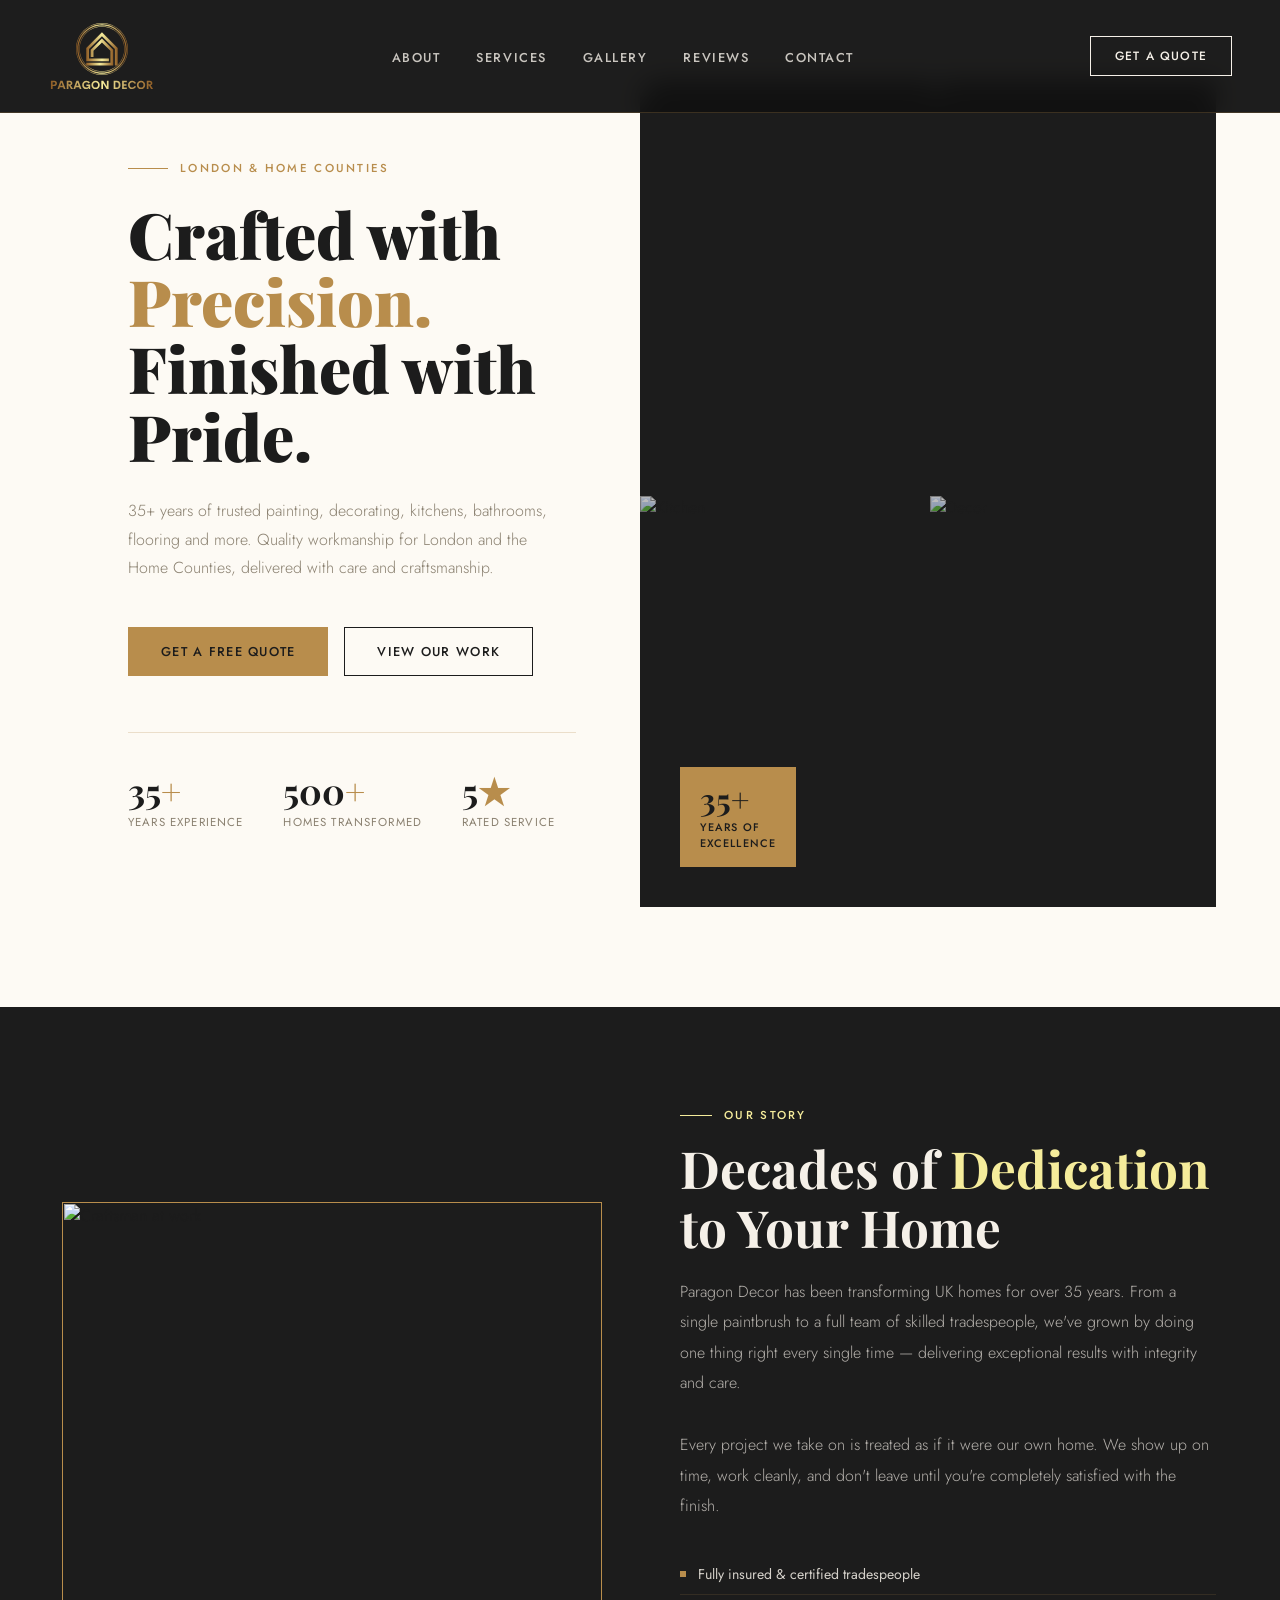
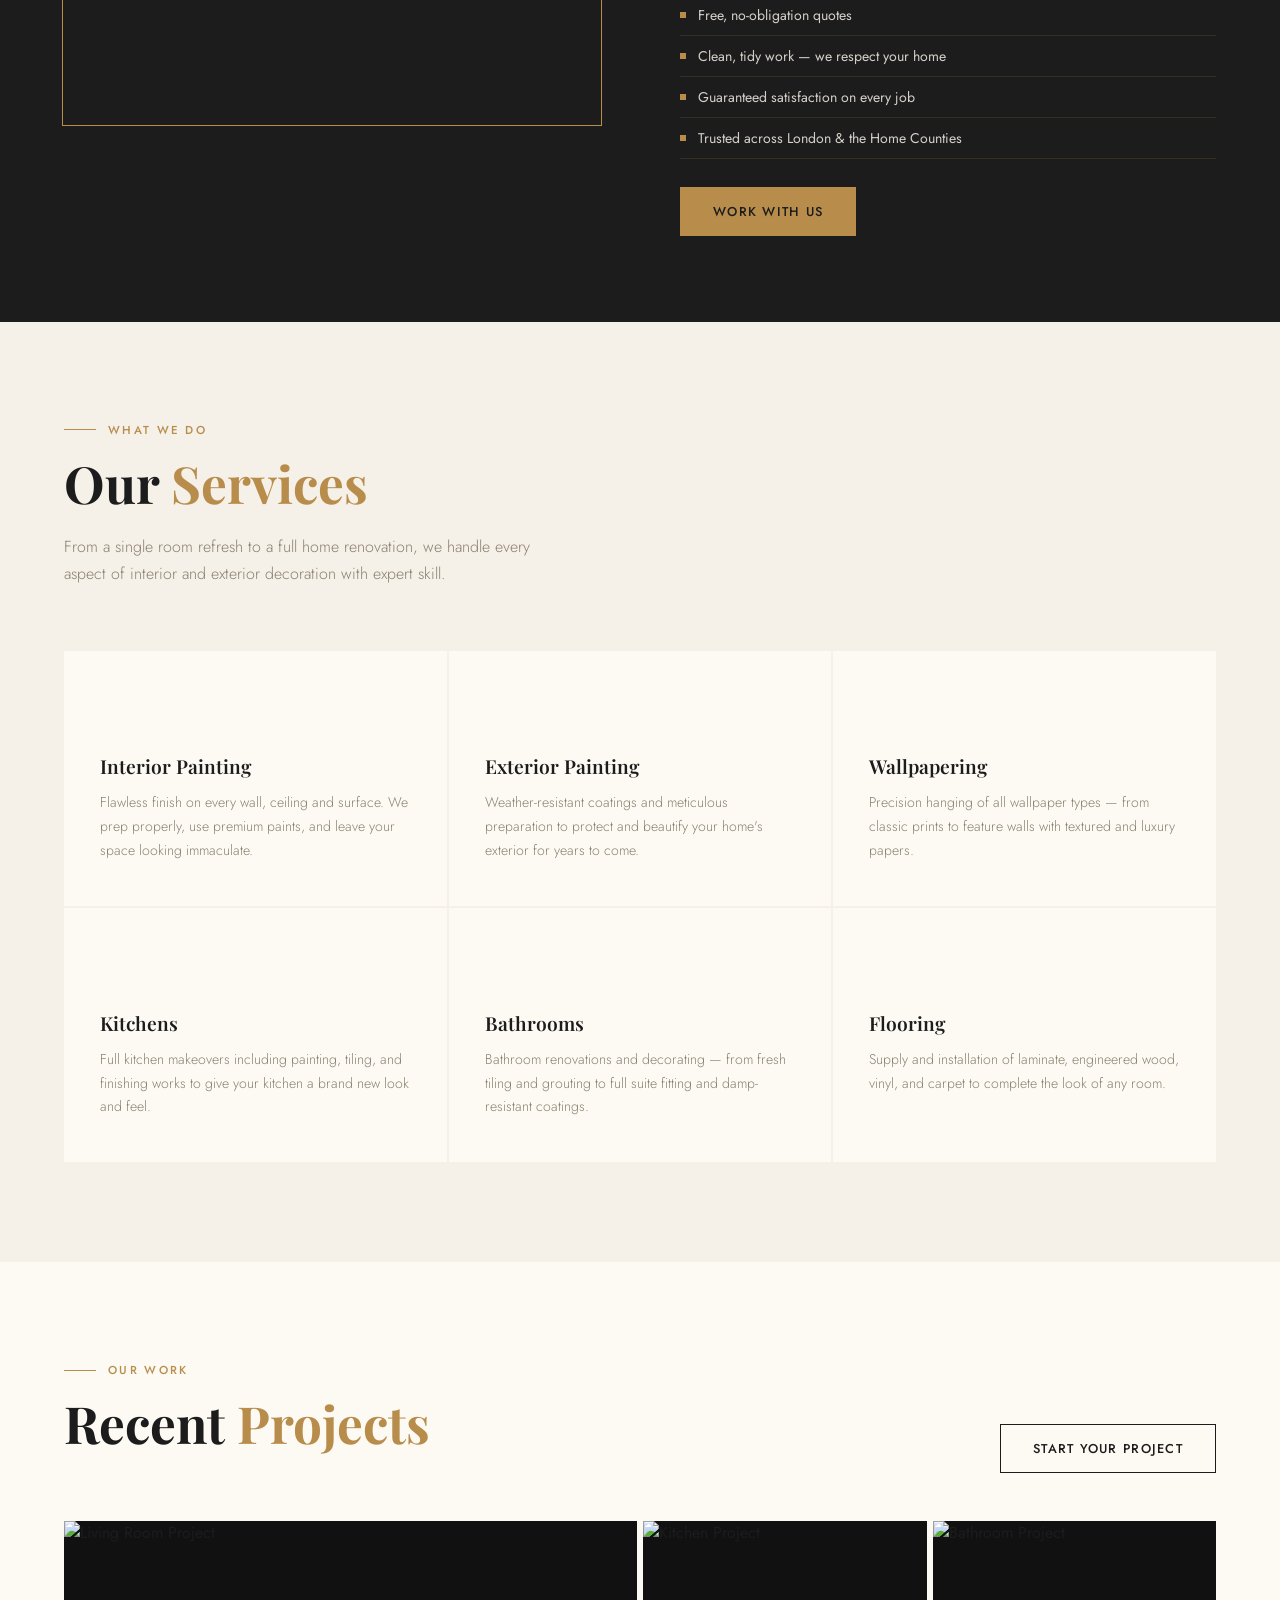
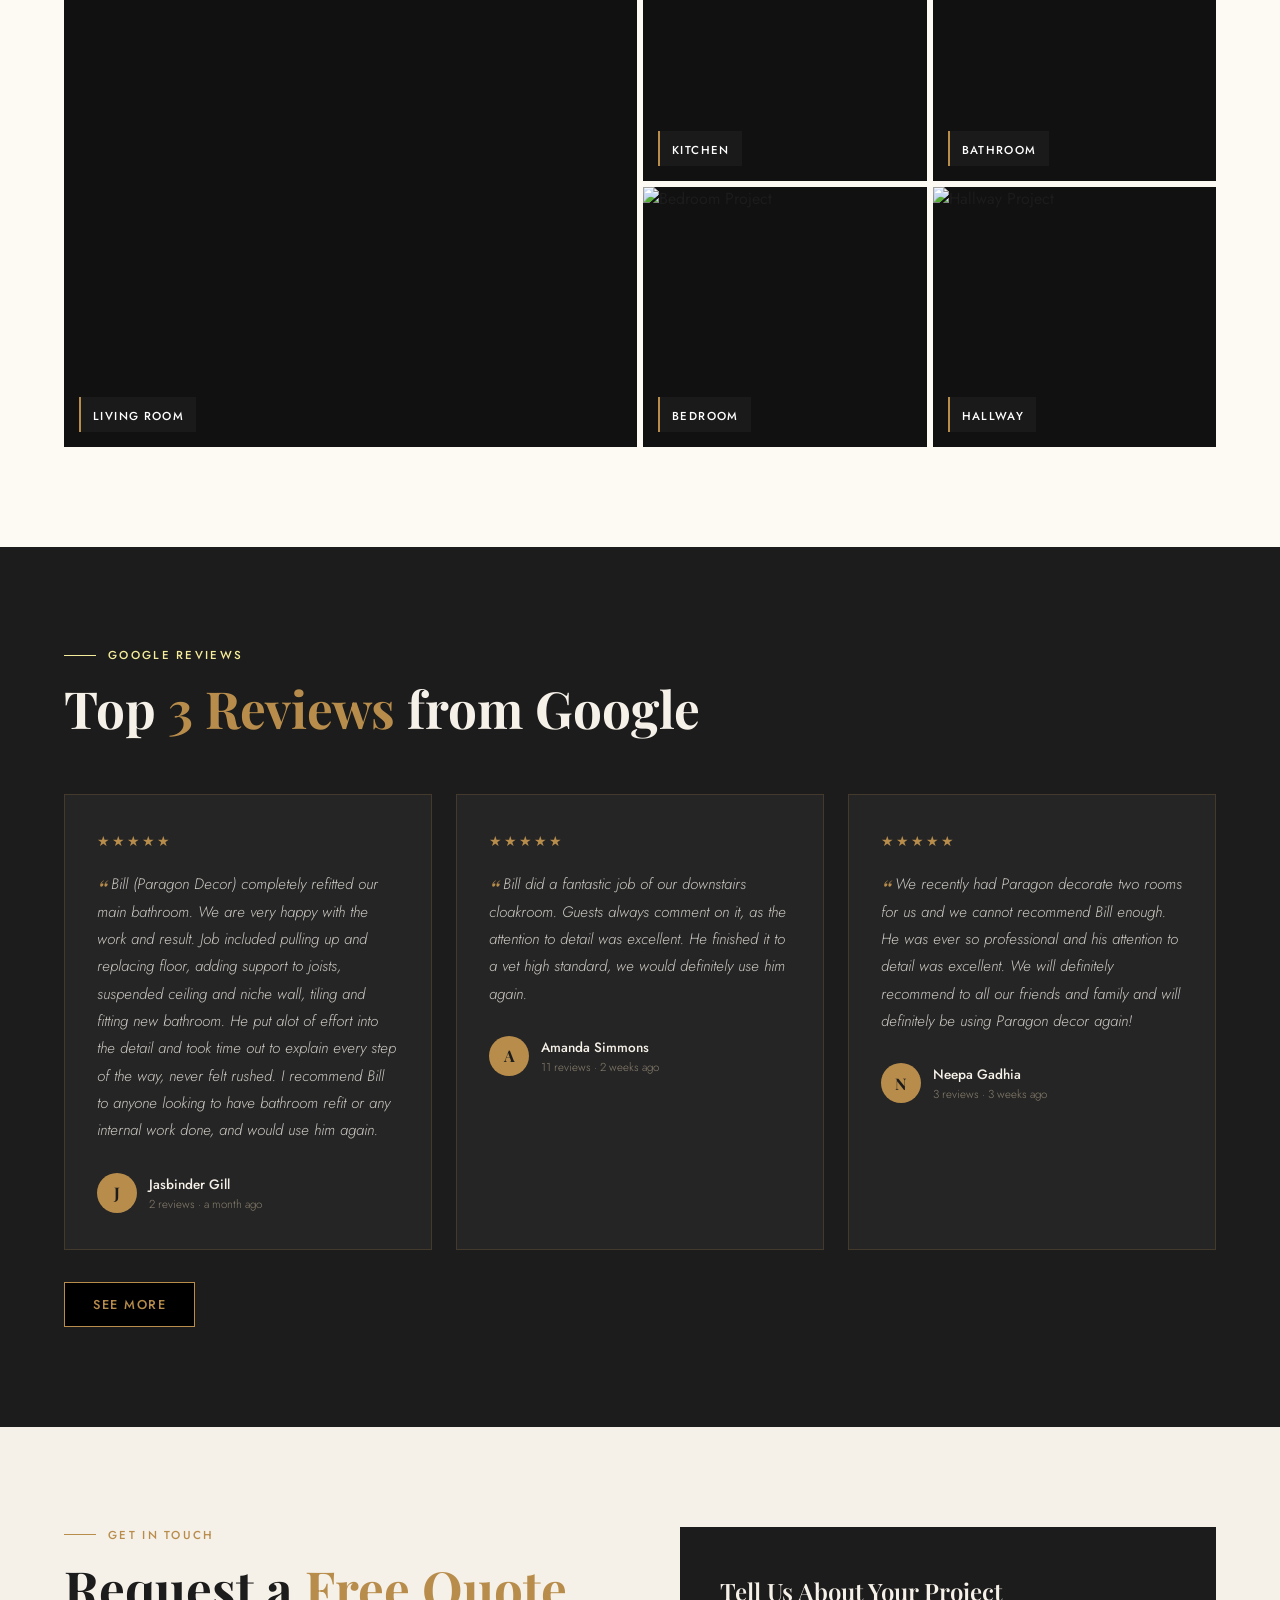
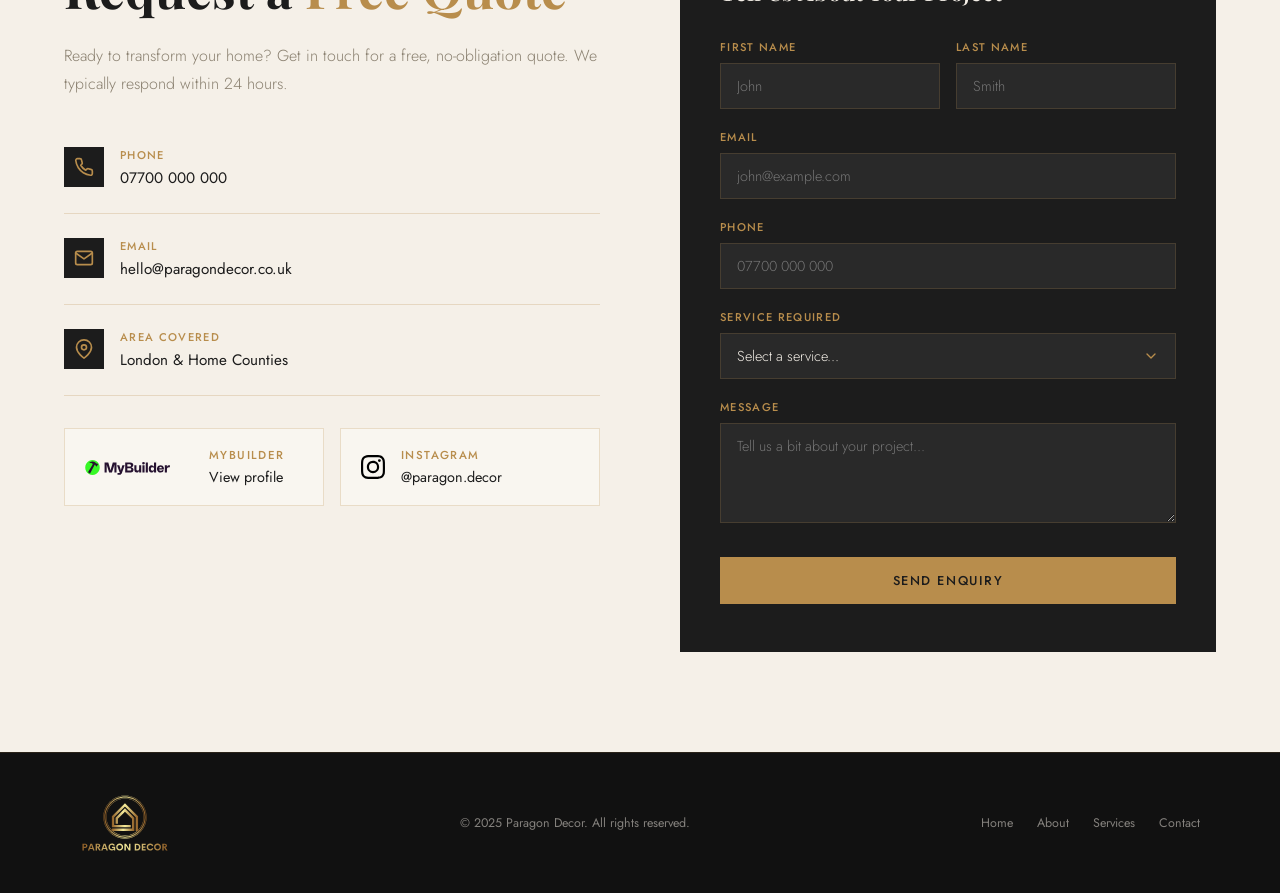
==== paragon-decor.html @ 38f2e036 "image gallery" ====
<!DOCTYPE html>
<html lang="en">

<head>
  <meta charset="UTF-8">
  <meta name="viewport" content="width=device-width, initial-scale=1.0">
  <title>Paragon Decor</title>
  <link
    href="https://fonts.googleapis.com/css2?family=Playfair+Display:wght@400;600;700;900&family=Jost:wght@300;400;500&display=swap"
    rel="stylesheet">
  <link rel="stylesheet" href="styles.css">
  <script src="https://unpkg.com/lucide@latest"></script>
</head>

<body>

  <!-- NAV -->
  <nav>
    <a href="#hero" class="nav-logo">
      <img src="noBgColor.svg" alt="Paragon Decor Logo">
    </a>
    <ul class="nav-links">
      <li><a href="#about">About</a></li>
      <li><a href="#services">Services</a></li>
      <li><a href="#gallery">Gallery</a></li>
      <li><a href="#testimonials">Reviews</a></li>
      <li><a href="#contact">Contact</a></li>
    </ul>
    <a href="#contact" class="nav-cta">Get a Quote</a>
  </nav>

  <!-- HERO -->
  <section id="hero">
    <div class="hero-left">
      <div class="hero-eyebrow fade-up">London & Home Counties</div>
      <h1 class="fade-up delay-1">
        Crafted with<br><em>Precision.</em><br>Finished with<br>Pride.
      </h1>
      <p class="hero-desc fade-up delay-2">
        35+ years of trusted painting, decorating, kitchens, bathrooms, flooring and more. Quality workmanship for
        London and the Home Counties, delivered with care and craftsmanship.
      </p>
      <div class="hero-btns fade-up delay-3">
        <a href="#contact" class="btn-primary">Get a Free Quote</a>
        <a href="#gallery" class="btn-secondary">View Our Work</a>
      </div>
      <div class="hero-stats fade-up delay-4">
        <div>
          <div class="stat-num">35<span>+</span></div>
          <div class="stat-label">Years Experience</div>
        </div>
        <div>
          <div class="stat-num">500<span>+</span></div>
          <div class="stat-label">Homes Transformed</div>
        </div>
        <div>
          <div class="stat-num">5<span>★</span></div>
          <div class="stat-label">Rated Service</div>
        </div>
      </div>
    </div>
    <div class="hero-right">
      <div class="hero-img-grid">
        <div class="hero-img-cell">
          <img src="https://images.unsplash.com/photo-1562259949-e8e7689d7828?w=600&q=80" alt="Painting">
          <div class="hero-overlay"></div>
        </div>
        <div class="hero-img-cell">
          <img src="https://images.unsplash.com/photo-1586023492125-27b2c045efd7?w=600&q=80" alt="Interior">
          <div class="hero-overlay"></div>
        </div>
        <div class="hero-img-cell">
          <img src="https://images.unsplash.com/photo-1616486338812-3dadae4b4ace?w=600&q=80" alt="Kitchen">
          <div class="hero-overlay"></div>
        </div>
        <div class="hero-img-cell">
          <img src="https://images.unsplash.com/photo-1600585154340-be6161a56a0c?w=600&q=80" alt="Decor">
          <div class="hero-overlay"></div>
        </div>
      </div>
      <div class="hero-badge">
        <div class="hero-badge-num">35+</div>
        <div class="hero-badge-text">Years of<br>Excellence</div>
      </div>
    </div>
  </section>

  <!-- ABOUT -->
  <section id="about">
    <div class="about-img-wrap">
      <img src="https://images.unsplash.com/photo-1581578731548-c64695cc6952?w=800&q=80" alt="Craftsman at work">
      <div class="about-img-accent"></div>
    </div>
    <div class="about-content">
      <div class="section-eyebrow">Our Story</div>
      <h2>Decades of <em>Dedication</em> to Your Home</h2>
      <p class="about-text">
        Paragon Decor has been transforming UK homes for over 35 years. From a single paintbrush to a full team of
        skilled tradespeople, we've grown by doing one thing right every single time — delivering exceptional results
        with integrity and care.
      </p>
      <p class="about-text">
        Every project we take on is treated as if it were our own home. We show up on time, work cleanly, and don't
        leave until you're completely satisfied with the finish.
      </p>
      <ul class="about-list">
        <li>Fully insured & certified tradespeople</li>
        <li>Free, no-obligation quotes</li>
        <li>Clean, tidy work — we respect your home</li>
        <li>Guaranteed satisfaction on every job</li>
        <li>Trusted across London & the Home Counties</li>
      </ul>
      <a href="#contact" class="btn-primary">Work With Us</a>
    </div>
  </section>

  <!-- SERVICES -->
  <section id="services">
    <div class="services-header">
      <div class="section-eyebrow">What We Do</div>
      <h2>Our <em>Services</em></h2>
      <p style="color:var(--muted);font-weight:300;line-height:1.7;max-width:480px;">From a single room refresh to a
        full home renovation, we handle every aspect of interior and exterior decoration with expert skill.</p>
    </div>
    <div class="services-grid">
      <div class="service-card">
        <div class="service-icon"><i data-lucide="paintbrush"></i></div>
        <h3>Interior Painting</h3>
        <p>Flawless finish on every wall, ceiling and surface. We prep properly, use premium paints, and leave your
          space looking immaculate.</p>
      </div>
      <div class="service-card">
        <div class="service-icon"><i data-lucide="house"></i></div>
        <h3>Exterior Painting</h3>
        <p>Weather-resistant coatings and meticulous preparation to protect and beautify your home's exterior for years
          to come.</p>
      </div>
      <div class="service-card">
        <div class="service-icon"><i data-lucide="paint-roller"></i></div>
        <h3>Wallpapering</h3>
        <p>Precision hanging of all wallpaper types — from classic prints to feature walls with textured and luxury
          papers.</p>
      </div>
      <div class="service-card">
        <div class="service-icon"><i data-lucide="cooking-pot"></i></div>
        <h3>Kitchens</h3>
        <p>Full kitchen makeovers including painting, tiling, and finishing works to give your kitchen a brand new look
          and feel.</p>
      </div>
      <div class="service-card">
        <div class="service-icon"><i data-lucide="bath"></i></div>
        <h3>Bathrooms</h3>
        <p>Bathroom renovations and decorating — from fresh tiling and grouting to full suite fitting and damp-resistant
          coatings.</p>
      </div>
      <div class="service-card">
        <div class="service-icon"><i data-lucide="layers"></i></div>
        <h3>Flooring</h3>
        <p>Supply and installation of laminate, engineered wood, vinyl, and carpet to complete the look of any room.</p>
      </div>
    </div>
  </section>

  <!-- GALLERY -->
  <section id="gallery">
    <div class="gallery-header">
      <div>
        <div class="section-eyebrow">Our Work</div>
        <h2>Recent <em>Projects</em></h2>
      </div>
      <a href="#contact" class="btn-secondary">Start Your Project</a>
    </div>
    <div class="gallery-grid">
      <div class="gallery-item project-card" data-project="living-room">
        <img class="gallery-cover" src="https://images.unsplash.com/photo-1618221195710-dd6b41faaea6?w=900&q=80" alt="Living Room Project">
        <div class="gallery-item-overlay">
          <span class="gallery-label">Living Room</span>
        </div>
      </div>

      <div class="gallery-item project-card" data-project="kitchen">
        <img class="gallery-cover" src="https://images.unsplash.com/photo-1556909114-f6e7ad7d3136?w=900&q=80" alt="Kitchen Project">
        <div class="gallery-item-overlay">
          <span class="gallery-label">Kitchen</span>
        </div>
      </div>

      <div class="gallery-item project-card" data-project="bathroom">
        <img class="gallery-cover" src="https://images.unsplash.com/photo-1552321554-5fefe8c9ef14?w=900&q=80" alt="Bathroom Project">
        <div class="gallery-item-overlay">
          <span class="gallery-label">Bathroom</span>
        </div>
      </div>

      <div class="gallery-item project-card" data-project="bedroom">
        <img class="gallery-cover" src="https://images.unsplash.com/photo-1595526114035-0d45ed16cfbf?w=900&q=80" alt="Bedroom Project">
        <div class="gallery-item-overlay">
          <span class="gallery-label">Bedroom</span>
        </div>
      </div>

      <div class="gallery-item project-card" data-project="hallway">
        <img class="gallery-cover" src="https://images.unsplash.com/photo-1600607687939-ce8a6c25118c?w=900&q=80" alt="Hallway Project">
        <div class="gallery-item-overlay">
          <span class="gallery-label">Hallway</span>
        </div>
      </div>
    </div>
  </section>

  <!-- TESTIMONIALS -->
  <section id="testimonials">
    <div class="section-eyebrow">Google Reviews</div>
    <h2>Top <em>3 Reviews</em> from Google</h2>
    <div class="testimonials-grid">
      <div class="testimonial-card">
        <div class="testimonial-stars">★★★★★</div>
        <p class="testimonial-text">Bill (Paragon Decor) completely refitted our main bathroom. We are very happy with the work and result. Job included pulling up and replacing floor, adding support to joists, suspended ceiling and niche wall, tiling and fitting new bathroom. He put alot of effort into the detail and took time out to explain every step of the way, never felt rushed. I recommend Bill to anyone looking to have bathroom refit or any internal work done, and would use him again.</p>
        <div class="testimonial-author">
          <div class="author-avatar">J</div>
          <div>
            <div class="author-name">Jasbinder Gill</div>
            <div class="author-location">2 reviews · a month ago</div>
          </div>
        </div>
      </div>
      <div class="testimonial-card">
        <div class="testimonial-stars">★★★★★</div>
        <p class="testimonial-text">Bill did a fantastic job of our downstairs cloakroom. Guests always comment on it, as the attention to detail was excellent. He finished it to a vet high standard, we would definitely use him again.</p>
        <div class="testimonial-author">
          <div class="author-avatar">A</div>
          <div>
            <div class="author-name">Amanda Simmons</div>
            <div class="author-location">11 reviews · 2 weeks ago</div>
          </div>
        </div>
      </div>
      <div class="testimonial-card">
        <div class="testimonial-stars">★★★★★</div>
        <p class="testimonial-text">We recently had Paragon decorate two rooms for us and we cannot recommend Bill enough. He was ever so professional and his attention to detail was excellent. We will definitely recommend to all our friends and family and will definitely be using Paragon decor again!</p>
        <div class="testimonial-author">
          <div class="author-avatar">N</div>
          <div>
            <div class="author-name">Neepa Gadhia</div>
            <div class="author-location">3 reviews · 3 weeks ago</div>
          </div>
        </div>
      </div>
    </div>
    <a href="https://share.google/3IFYHVE02vtBpTu1t" class="google-reviews-link" target="_blank" rel="noopener noreferrer">
      See More
    </a>
  </section>

  <!-- CONTACT -->
  <section id="contact">
    <div class="contact-info">
      <div class="section-eyebrow">Get In Touch</div>
      <h2>Request a <em>Free Quote</em></h2>
      <p class="contact-desc">Ready to transform your home? Get in touch for a free, no-obligation quote. We typically
        respond within 24 hours.</p>
      <div class="contact-details">
        <a href="tel:07700000000" class="contact-item">
          <div class="contact-item-icon">
            <svg class="icon-svg" xmlns="http://www.w3.org/2000/svg" viewBox="0 0 24 24" fill="none" stroke="currentColor" stroke-width="2" stroke-linecap="round" stroke-linejoin="round">
              <path d="M22 16.92v3a2 2 0 0 1-2.18 2 19.79 19.79 0 0 1-8.63-3.07 19.5 19.5 0 0 1-6-6 19.79 19.79 0 0 1-3.07-8.67A2 2 0 0 1 4.11 2h3a2 2 0 0 1 2 1.72 12.84 12.84 0 0 0 .7 2.81 2 2 0 0 1-.45 2.11L8.09 9.91a16 16 0 0 0 6 6l1.27-1.27a2 2 0 0 1 2.11-.45 12.84 12.84 0 0 0 2.81.7A2 2 0 0 1 22 16.92z" />
            </svg>
          </div>
          <div>
            <div class="contact-item-label">Phone</div>
            <div class="contact-item-value">07700 000 000</div>
          </div>
        </a>
        <a href="mailto:hello@paragondecor.co.uk?subject=Website%20Enquiry" class="contact-item">
          <div class="contact-item-icon">
            <svg class="icon-svg" xmlns="http://www.w3.org/2000/svg" viewBox="0 0 24 24" fill="none" stroke="currentColor" stroke-width="2" stroke-linecap="round" stroke-linejoin="round">
              <path d="M4 4h16c1.1 0 2 .9 2 2v12c0 1.1-.9 2-2 2H4c-1.1 0-2-.9-2-2V6c0-1.1.9-2 2-2z" />
              <polyline points="22,6 12,13 2,6" />
            </svg>
          </div>
          <div>
            <div class="contact-item-label">Email</div>
            <div class="contact-item-value">hello@paragondecor.co.uk</div>
          </div>
        </a>
        <div class="contact-item">
          <div class="contact-item-icon">
            <svg class="icon-svg" xmlns="http://www.w3.org/2000/svg" viewBox="0 0 24 24" fill="none" stroke="currentColor" stroke-width="2" stroke-linecap="round" stroke-linejoin="round">
              <path d="M21 10c0 7-9 13-9 13s-9-6-9-13a9 9 0 0 1 18 0z" />
              <circle cx="12" cy="10" r="3" />
            </svg>
          </div>
          <div>
            <div class="contact-item-label">Area Covered</div>
            <div class="contact-item-value">London & Home Counties</div>
          </div>
        </div>
      </div>
      <div class="contact-social-links">
        <a href="https://www.mybuilder.com/profile/paragon-decor" class="social-link" target="_blank" rel="noopener noreferrer">
          <img src="assets/social/mybuilder.svg" alt="MyBuilder logo" class="social-link-logo social-link-logo-mybuilder">
          <div class="social-link-copy">
            <div class="social-link-label">MyBuilder</div>
            <div class="social-link-value">View profile</div>
          </div>
        </a>
        <a href="https://www.instagram.com/paragon.decor?igsh=MjJnbmU3eXNxdzlu" class="social-link" target="_blank" rel="noopener noreferrer">
          <img src="assets/social/instagram.svg" alt="Instagram logo" class="social-link-logo social-link-logo-instagram">
          <div class="social-link-copy">
            <div class="social-link-label">Instagram</div>
            <div class="social-link-value">@paragon.decor</div>
          </div>
        </a>
      </div>
    </div>
    <form id="contactForm" class="contact-form">
      <!-- Web3Forms Access Key and Config -->
      <input type="hidden" name="access_key" value="f72dacf3-c5b8-46cc-9391-cefcc0b60312">
      <input type="hidden" name="subject" value="New Project Inquiry from Paragon Decor">
      <input type="hidden" name="from_name" value="Paragon Decor Website">
      
      <h3>Tell Us About Your Project</h3>
      <div class="form-row">
        <div class="form-group">
          <label>First Name</label>
          <input type="text" name="first_name" placeholder="John" required>
        </div>
        <div class="form-group">
          <label>Last Name</label>
          <input type="text" name="last_name" placeholder="Smith" required>
        </div>
      </div>
      <div class="form-group">
        <label>Email</label>
        <input type="email" name="email" placeholder="john@example.com" required>
      </div>
      <div class="form-group">
        <label>Phone</label>
        <input type="tel" name="phone" placeholder="07700 000 000">
      </div>
      <div class="form-group">
        <label>Service Required</label>
        <select name="service" required>
          <option value="">Select a service...</option>
          <option>Interior Painting</option>
          <option>Exterior Painting</option>
          <option>Wallpapering</option>
          <option>Kitchen</option>
          <option>Bathroom</option>
          <option>Flooring</option>
          <option>Multiple / Full Home</option>
        </select>
      </div>
      <div class="form-group">
        <label>Message</label>
        <textarea name="message" placeholder="Tell us a bit about your project..." required></textarea>
      </div>
      <button type="submit" class="submit-btn">Send Enquiry</button>
      <div id="form-result" style="margin-top: 15px; font-size: 0.9rem; text-align: center; display: none; font-weight: 500;"></div>
    </form>
  </section>

  <!-- FOOTER -->
  <footer>
    <a href="#hero" class="footer-logo">
      <img src="noBgColor.svg" alt="Paragon Decor Logo">
    </a>
    <div class="footer-copy">© 2025 Paragon Decor. All rights reserved.</div>
    <div class="footer-links">
      <a href="#hero">Home</a>
      <a href="#about">About</a>
      <a href="#services">Services</a>
      <a href="#contact">Contact</a>
    </div>
  </footer>

  <!-- GALLERY LIGHTBOX MODAL -->
  <div id="galleryModal" class="gallery-modal">
    <button class="modal-close" aria-label="Close Gallery">&times;</button>
    <div class="modal-content">
      <div class="project-gallery-shell">
        <div class="project-gallery-header">
          <div>
            <div class="project-gallery-eyebrow">Project Gallery</div>
            <h3 id="modalProjectLabel">Project Title</h3>
          </div>
          <div class="project-gallery-count" id="modalProjectCount">1 / 1</div>
        </div>
        <div class="project-gallery-stage">
          <button class="project-gallery-nav prev" id="galleryPrevBtn" aria-label="Previous image">&#8249;</button>
          <img id="modalGalleryImg" src="" alt="Project gallery image">
          <button class="project-gallery-nav next" id="galleryNextBtn" aria-label="Next image">&#8250;</button>
        </div>
        <div class="project-gallery-thumbs" id="modalThumbStrip"></div>
      </div>
    </div>
  </div>

  <script>
    lucide.createIcons();

    const projectGalleryData = {
      'living-room': {
        title: 'Living Room',
        images: [
          'https://images.unsplash.com/photo-1618221195710-dd6b41faaea6?w=1600&q=80',
          'https://images.unsplash.com/photo-1513694203232-719a280e022f?w=1600&q=80',
          'https://images.unsplash.com/photo-1505693416388-ac5ce068fe85?w=1600&q=80',
          'https://images.unsplash.com/photo-1524758631624-e2822e304c36?w=1600&q=80'
        ]
      },
      kitchen: {
        title: 'Kitchen',
        images: [
          'https://images.unsplash.com/photo-1556909114-f6e7ad7d3136?w=1600&q=80',
          'https://images.unsplash.com/photo-1505797149-43b0069ec26b?w=1600&q=80',
          'https://images.unsplash.com/photo-1556911220-bff31c812dba?w=1600&q=80',
          'https://images.unsplash.com/photo-1484154218962-a197022b5858?w=1600&q=80'
        ]
      },
      bathroom: {
        title: 'Bathroom',
        images: [
          'https://images.unsplash.com/photo-1552321554-5fefe8c9ef14?w=1600&q=80',
          'https://images.unsplash.com/photo-1584622781564-1d987f7333c1?w=1600&q=80',
          'https://images.unsplash.com/photo-1505693416388-ac5ce068fe85?w=1600&q=80',
          'https://images.unsplash.com/photo-1524758631624-e2822e304c36?w=1600&q=80'
        ]
      },
      bedroom: {
        title: 'Bedroom',
        images: [
          'https://images.unsplash.com/photo-1595526114035-0d45ed16cfbf?w=1600&q=80',
          'https://images.unsplash.com/photo-1560185007-c5ca9d2c014d?w=1600&q=80',
          'https://images.unsplash.com/photo-1505693416388-ac5ce068fe85?w=1600&q=80',
          'https://images.unsplash.com/photo-1513694203232-719a280e022f?w=1600&q=80'
        ]
      },
      hallway: {
        title: 'Hallway',
        images: [
          'https://images.unsplash.com/photo-1600607687939-ce8a6c25118c?w=1600&q=80',
          'https://images.unsplash.com/photo-1583847268964-b28dc8f51f92?w=1600&q=80',
          'https://images.unsplash.com/photo-1600585154340-be6161a56a0c?w=1600&q=80',
          'https://images.unsplash.com/photo-1513694203232-719a280e022f?w=1600&q=80'
        ]
      }
    };

    const modal = document.getElementById('galleryModal');
    const modalClose = modal.querySelector('.modal-close');
    const modalProjectLabel = document.getElementById('modalProjectLabel');
    const modalProjectCount = document.getElementById('modalProjectCount');
    const modalGalleryImg = document.getElementById('modalGalleryImg');
    const modalThumbStrip = document.getElementById('modalThumbStrip');
    const galleryPrevBtn = document.getElementById('galleryPrevBtn');
    const galleryNextBtn = document.getElementById('galleryNextBtn');
    let activeProjectKey = null;
    let activeProjectIndex = 0;
    let touchStartX = 0;
    let touchEndX = 0;

    const renderProjectImage = () => {
      const project = projectGalleryData[activeProjectKey];
      if (!project) return;

      const imageUrl = project.images[activeProjectIndex];
      modalGalleryImg.src = imageUrl;
      modalGalleryImg.alt = `${project.title} image ${activeProjectIndex + 1}`;
      modalProjectLabel.textContent = project.title;
      modalProjectCount.textContent = `${activeProjectIndex + 1} / ${project.images.length}`;

      modalThumbStrip.querySelectorAll('button').forEach((button, index) => {
        button.classList.toggle('active', index === activeProjectIndex);
      });
    };

    const buildThumbnails = () => {
      const project = projectGalleryData[activeProjectKey];
      modalThumbStrip.innerHTML = '';
      if (!project) return;

      project.images.forEach((imageUrl, index) => {
        const button = document.createElement('button');
        button.type = 'button';
        button.className = 'project-thumb';
        button.innerHTML = `<img src="${imageUrl}" alt="${project.title} thumbnail ${index + 1}">`;
        button.addEventListener('click', () => {
          activeProjectIndex = index;
          renderProjectImage();
        });
        modalThumbStrip.appendChild(button);
      });
    };

    const openLightbox = (projectKey) => {
      if (!projectGalleryData[projectKey]) return;
      activeProjectKey = projectKey;
      activeProjectIndex = 0;
      buildThumbnails();
      renderProjectImage();
      modal.classList.add('active');
      document.body.style.overflow = 'hidden';
    };

    const closeLightbox = () => {
      modal.classList.remove('active');
      document.body.style.overflow = '';
      activeProjectKey = null;
      activeProjectIndex = 0;
    };

    const moveImage = (direction) => {
      const project = projectGalleryData[activeProjectKey];
      if (!project) return;
      activeProjectIndex = (activeProjectIndex + direction + project.images.length) % project.images.length;
      renderProjectImage();
    };

    document.querySelectorAll('.gallery-grid .gallery-item[data-project]').forEach((item) => {
      item.addEventListener('click', () => openLightbox(item.dataset.project));
    });

    galleryPrevBtn.addEventListener('click', (e) => {
      e.stopPropagation();
      moveImage(-1);
    });

    galleryNextBtn.addEventListener('click', (e) => {
      e.stopPropagation();
      moveImage(1);
    });

    modalClose.addEventListener('click', closeLightbox);
    modal.addEventListener('click', (e) => {
      if (e.target === modal) closeLightbox();
    });

    modalGalleryImg.addEventListener('touchstart', (e) => {
      touchStartX = e.touches[0].clientX;
    }, { passive: true });

    modalGalleryImg.addEventListener('touchend', (e) => {
      touchEndX = e.changedTouches[0].clientX;
      const delta = touchEndX - touchStartX;
      if (Math.abs(delta) > 40) {
        moveImage(delta < 0 ? 1 : -1);
      }
    });

    window.addEventListener('keydown', (e) => {
      if (!modal.classList.contains('active')) return;
      if (e.key === 'Escape') closeLightbox();
      if (e.key === 'ArrowLeft') moveImage(-1);
      if (e.key === 'ArrowRight') moveImage(1);
    });

    // Form Submission Logic using Web3Forms AJAX
    const contactForm = document.getElementById('contactForm');
    const formResult = document.getElementById('form-result');

    contactForm.addEventListener('submit', function(e) {
      e.preventDefault();
      
      const formData = new FormData(contactForm);
      const object = Object.fromEntries(formData);
      const json = JSON.stringify(object);

      formResult.style.display = "block";
      formResult.style.color = "var(--gold)";
      formResult.textContent = "Sending your message...";

      const submitBtn = contactForm.querySelector('.submit-btn');
      submitBtn.disabled = true;

      fetch('https://api.web3forms.com/submit', {
        method: 'POST',
        headers: {
          'Content-Type': 'application/json',
          'Accept': 'application/json'
        },
        body: json
      })
      .then(async (response) => {
        let resJson = await response.json();
        if (response.status === 200) {
          formResult.style.color = "var(--gold-light)";
          formResult.textContent = "Thank you! Your message has been sent successfully.";
          contactForm.reset();
          setTimeout(() => {
            formResult.style.display = "none";
          }, 6000);
        } else {
          formResult.style.color = "#ff6b6b";
          formResult.textContent = resJson.message || "Something went wrong. Please try again.";
        }
      })
      .catch(error => {
        console.error(error);
        formResult.style.color = "#ff6b6b";
        formResult.textContent = "Something went wrong. Please try again.";
      })
      .then(() => {
        submitBtn.disabled = false;
      });
    });

  </script>
</body>

</html>
---- styles.css ----
*,
  *::before,
  *::after {
    box-sizing: border-box;
    margin: 0;
    padding: 0;
  }

  :root {
    --cream: #F5F0E8;
    --warm-white: #FDFAF4;
    --charcoal: #1C1C1C;
    --deep: #111111;
    --gold: #b88d4c;
    --gold-light: #f5ec9b;
    --sage: #7A8C6E;
    --muted: #8A8070;
    --border: rgba(184, 141, 76, 0.25);
  }

  html {
    scroll-behavior: smooth;
  }

  body {
    font-family: 'Jost', sans-serif;
    background: var(--warm-white);
    color: var(--charcoal);
    overflow-x: hidden;
  }

  /* NAV */
  nav {
    position: fixed;
    top: 0;
    left: 0;
    right: 0;
    z-index: 100;
    display: flex;
    align-items: center;
    justify-content: space-between;
    padding: clamp(14px, 2vw, 20px) clamp(20px, 4vw, 48px);
    background: rgba(17, 17, 17, 0.95);
    backdrop-filter: blur(12px);
    border-bottom: 1px solid var(--border);
  }

  .nav-logo {
    display: inline-flex;
    align-items: center;
    text-decoration: none;
  }

  .nav-logo img {
    height: 72px;
    width: auto;
    display: block;
  }

  .nav-links {
    display: flex;
    gap: 36px;
    list-style: none;
  }

  .nav-links a {
    font-size: 0.8rem;
    font-weight: 500;
    letter-spacing: 0.12em;
    text-transform: uppercase;
    text-decoration: none;
    color: rgba(245, 240, 232, 0.8);
    transition: color 0.3s;
  }

  .nav-links a:hover {
    color: var(--gold);
  }

  .nav-cta {
    background: transparent;
    color: var(--cream);
    padding: 10px 24px;
    font-size: 0.75rem;
    font-weight: 500;
    letter-spacing: 0.1em;
    text-transform: uppercase;
    text-decoration: none;
    transition: background 0.3s, color 0.3s, border-color 0.3s;
    border: 1px solid var(--cream);
  }

  .nav-cta:hover {
    background: var(--gold);
    border-color: var(--gold);
    color: var(--charcoal);
  }

  /* HERO */
  #hero {
    min-height: 100vh;
    display: grid;
    grid-template-columns: 1fr 1fr;
    padding-top: 80px;
    overflow: hidden;
  }

  .hero-left {
    display: flex;
    flex-direction: column;
    justify-content: center;
    padding: clamp(56px, 7vw, 80px) clamp(24px, 5vw, 64px) clamp(48px, 6vw, 80px);
    position: relative;
  }

  .hero-eyebrow {
    font-size: 0.72rem;
    font-weight: 500;
    letter-spacing: 0.2em;
    text-transform: uppercase;
    color: var(--gold);
    margin-bottom: 24px;
    display: flex;
    align-items: center;
    gap: 12px;
  }

  .hero-eyebrow::before {
    content: '';
    width: 40px;
    height: 1px;
    background: var(--gold);
  }

  h1 {
    font-family: 'Playfair Display', serif;
    font-size: clamp(3rem, 5vw, 5.2rem);
    font-weight: 900;
    line-height: 1.05;
    color: var(--charcoal);
    margin-bottom: 28px;
  }

  h1 em {
    color: var(--gold);
    font-style: normal;
  }

  .hero-desc {
    font-size: 1rem;
    font-weight: 300;
    line-height: 1.8;
    color: var(--muted);
    max-width: 420px;
    margin-bottom: 44px;
  }

  .hero-btns {
    display: flex;
    gap: 16px;
    flex-wrap: wrap;
  }

  .btn-primary {
    background: var(--gold);
    color: var(--charcoal);
    padding: 14px 32px;
    font-size: 0.8rem;
    font-weight: 500;
    letter-spacing: 0.1em;
    text-transform: uppercase;
    text-decoration: none;
    transition: all 0.3s;
    border: 1px solid var(--gold);
  }

  .btn-primary:hover {
    background: var(--charcoal);
    color: var(--gold);
    border-color: var(--charcoal);
  }

  .btn-secondary {
    background: transparent;
    color: var(--charcoal);
    padding: 14px 32px;
    font-size: 0.8rem;
    font-weight: 500;
    letter-spacing: 0.1em;
    text-transform: uppercase;
    text-decoration: none;
    border: 1px solid var(--charcoal);
    transition: all 0.3s;
  }

  .btn-secondary:hover {
    background: var(--charcoal);
    color: var(--cream);
  }

  .hero-stats {
    display: flex;
    gap: 40px;
    margin-top: 56px;
    padding-top: 40px;
    border-top: 1px solid var(--border);
  }

  .stat-num {
    font-family: 'Playfair Display', serif;
    font-size: 2.2rem;
    font-weight: 700;
    color: var(--charcoal);
    line-height: 1;
  }

  .stat-num span {
    color: var(--gold);
  }

  .stat-label {
    font-size: 0.72rem;
    font-weight: 400;
    letter-spacing: 0.1em;
    text-transform: uppercase;
    color: var(--muted);
    margin-top: 6px;
  }

  .hero-right {
    position: relative;
    overflow: hidden;
    background: var(--charcoal);
  }

  .hero-img-grid {
    position: absolute;
    inset: 0;
    display: grid;
    grid-template-columns: 1fr 1fr;
    grid-template-rows: 1fr 1fr;
    gap: 4px;
  }

  .hero-img-cell {
    overflow: hidden;
    position: relative;
  }

  .hero-img-cell img {
    width: 100%;
    height: 100%;
    object-fit: cover;
    transition: transform 6s ease;
  }

  .hero-img-cell:hover img {
    transform: scale(1.05);
  }

  .hero-overlay {
    position: absolute;
    inset: 0;
    background: linear-gradient(135deg, rgba(28, 28, 28, 0.3) 0%, transparent 60%);
    pointer-events: none;
  }

  .hero-badge {
    position: absolute;
    bottom: 40px;
    left: 40px;
    background: var(--gold);
    color: var(--charcoal);
    padding: 16px 20px;
    z-index: 2;
  }

  .hero-badge-num {
    font-family: 'Playfair Display', serif;
    font-size: 2rem;
    font-weight: 700;
    line-height: 1;
  }

  .hero-badge-text {
    font-size: 0.68rem;
    font-weight: 500;
    letter-spacing: 0.1em;
    text-transform: uppercase;
    margin-top: 4px;
  }

  /* SECTION SHARED */
  section {
    padding: clamp(64px, 8vw, 100px) clamp(24px, 5vw, 80px);
  }

  .section-eyebrow {
    font-size: 0.72rem;
    font-weight: 500;
    letter-spacing: 0.2em;
    text-transform: uppercase;
    color: var(--gold);
    margin-bottom: 16px;
    display: flex;
    align-items: center;
    gap: 12px;
  }

  .section-eyebrow::before {
    content: '';
    width: 32px;
    height: 1px;
    background: var(--gold);
  }

  h2 {
    font-family: 'Playfair Display', serif;
    font-size: clamp(2rem, 4vw, 3.4rem);
    font-weight: 700;
    line-height: 1.15;
    color: var(--charcoal);
    margin-bottom: 20px;
  }

  h2 em {
    color: var(--gold);
    font-style: normal;
  }

  /* ABOUT */
  #about {
    background: var(--charcoal);
    display: grid;
    grid-template-columns: 1fr 1fr;
    gap: 80px;
    align-items: center;
  }

  .about-img-wrap {
    position: relative;
  }

  .about-img-wrap img {
    width: 100%;
    height: 520px;
    object-fit: cover;
    display: block;
    position: relative;
    z-index: 2;
  }

  .about-img-accent {
    position: absolute;
    top: -2px;
    left: -2px;
    right: -2px;
    bottom: -2px;
    border: 1px solid var(--gold);
    pointer-events: none;
    z-index: 1;
  }

  .about-content .section-eyebrow {
    color: var(--gold-light);
  }

  .about-content .section-eyebrow::before {
    background: var(--gold-light);
  }

  .about-content h2 {
    color: var(--cream);
  }

  .about-content h2 em {
    color: var(--gold-light);
  }

  .about-text {
    font-size: 1rem;
    font-weight: 300;
    line-height: 1.9;
    color: rgba(245, 240, 232, 0.7);
    margin-bottom: 32px;
  }

  .about-list {
    list-style: none;
    margin-bottom: 40px;
  }

  .about-list li {
    font-size: 0.88rem;
    font-weight: 400;
    color: rgba(245, 240, 232, 0.85);
    padding: 10px 0;
    border-bottom: 1px solid rgba(184, 141, 76, 0.15);
    display: flex;
    align-items: center;
    gap: 12px;
  }

  .about-list li::before {
    content: '';
    width: 6px;
    height: 6px;
    background: var(--gold);
    flex-shrink: 0;
  }

  /* SERVICES */
  #services {
    background: var(--cream);
  }

  .services-header {
    max-width: 600px;
    margin-bottom: 64px;
  }

  .services-grid {
    display: grid;
    grid-template-columns: repeat(3, 1fr);
    gap: 2px;
  }

  .service-card {
    background: var(--warm-white);
    padding: 40px 36px;
    border-bottom: 3px solid transparent;
    transition: all 0.3s;
    cursor: default;
  }

  .service-card:hover {
    border-bottom-color: var(--gold);
    transform: translateY(-4px);
    box-shadow: 0 20px 40px rgba(0, 0, 0, 0.08);
  }

  .service-icon {
    width: 42px;
    height: 42px;
    margin-bottom: 20px;
    color: var(--gold);
    display: flex;
    align-items: center;
    justify-content: center;
  }

  .service-icon svg {
    width: 100%;
    height: 100%;
    display: block;
    transition: color 0.3s ease, transform 0.3s ease;
  }

  .service-card:hover .service-icon svg {
    color: #000000;
    transform: translateY(-2px) scale(1.05);
  }

  .service-card h3 {
    font-family: 'Playfair Display', serif;
    font-size: 1.2rem;
    font-weight: 600;
    color: var(--charcoal);
    margin-bottom: 12px;
  }

  .service-card p {
    font-size: 0.88rem;
    font-weight: 300;
    line-height: 1.7;
    color: var(--muted);
  }

  /* GALLERY */
  #gallery {
    background: var(--warm-white);
  }

  .gallery-header {
    display: flex;
    justify-content: space-between;
    align-items: flex-end;
    margin-bottom: 48px;
  }

  .gallery-grid {
    display: grid;
    grid-template-columns: repeat(4, 1fr);
    grid-template-rows: 260px 260px;
    gap: 6px;
  }

  .gallery-item {
    overflow: hidden;
    position: relative;
    cursor: pointer;
    --position: 50%;
  }

  .gallery-item:first-child {
    grid-column: span 2;
    grid-row: span 2;
  }

  .gallery-item {
    overflow: hidden;
    position: relative;
    cursor: pointer;
    --position: 50%;
    background: #111;
  }

  .gallery-item.project-card {
    isolation: isolate;
  }

  .gallery-cover {
    width: 100%;
    height: 100%;
    object-fit: cover;
    display: block;
    transition: transform 0.5s ease;
  }

  .gallery-item:hover .gallery-cover {
    transform: scale(1.04);
  }

  .gallery-item-overlay {
    position: absolute;
    bottom: 15px;
    left: 15px;
    background: rgba(28, 28, 28, 0.85);
    padding: 6px 12px;
    border-left: 2px solid var(--gold);
    z-index: 2;
    pointer-events: none;
    transition: opacity 0.3s ease;
  }

  .gallery-label {
    font-size: 0.72rem;
    font-weight: 500;
    letter-spacing: 0.12em;
    text-transform: uppercase;
    color: white;
  }

  .gallery-modal {
    position: fixed;
    inset: 0;
    z-index: 1000;
    background: rgba(8, 8, 8, 0.96);
    backdrop-filter: blur(14px);
    display: none;
    align-items: center;
    justify-content: center;
    padding: clamp(16px, 3vw, 40px);
    opacity: 0;
    transition: opacity 0.25s ease;
  }

  .gallery-modal.active {
    display: flex;
    opacity: 1;
  }

  .modal-close {
    position: absolute;
    top: 18px;
    right: 22px;
    background: transparent;
    border: none;
    color: var(--cream);
    font-size: 2.5rem;
    cursor: pointer;
    z-index: 1010;
    transition: color 0.3s, transform 0.3s;
    line-height: 1;
  }

  .modal-close:hover {
    color: var(--gold);
    transform: scale(1.08);
  }

  .modal-content {
    width: min(1200px, 100%);
    height: 100%;
    max-height: calc(100vh - 32px);
    display: flex;
    align-items: center;
    justify-content: center;
  }

  .project-gallery-shell {
    width: 100%;
    height: 100%;
    display: grid;
    grid-template-rows: auto minmax(0, 1fr) auto;
    gap: 18px;
  }

  .project-gallery-header {
    display: flex;
    align-items: end;
    justify-content: space-between;
    gap: 16px;
    color: var(--cream);
  }

  .project-gallery-eyebrow {
    font-size: 0.72rem;
    font-weight: 500;
    letter-spacing: 0.2em;
    text-transform: uppercase;
    color: var(--gold-light);
    margin-bottom: 8px;
  }

  .project-gallery-header h3 {
    font-family: 'Playfair Display', serif;
    font-size: clamp(1.6rem, 3vw, 2.6rem);
    font-weight: 700;
    margin: 0;
    color: var(--cream);
  }

  .project-gallery-count {
    font-size: 0.8rem;
    letter-spacing: 0.14em;
    text-transform: uppercase;
    color: rgba(245, 240, 232, 0.7);
    white-space: nowrap;
  }

  .project-gallery-stage {
    position: relative;
    min-height: 0;
    width: 100%;
    display: flex;
    align-items: center;
    justify-content: center;
    overflow: hidden;
    border: 1px solid var(--border);
    background: rgba(255, 255, 255, 0.02);
    box-shadow: 0 25px 50px rgba(0, 0, 0, 0.45);
  }

  .project-gallery-stage img {
    width: 100%;
    height: 100%;
    max-height: calc(100vh - 220px);
    object-fit: contain;
    display: block;
    background: rgba(0, 0, 0, 0.35);
  }

  .project-gallery-nav {
    position: absolute;
    top: 50%;
    transform: translateY(-50%);
    width: 48px;
    height: 48px;
    border-radius: 50%;
    border: 1px solid rgba(255, 255, 255, 0.18);
    background: rgba(0, 0, 0, 0.5);
    color: var(--cream);
    font-size: 2rem;
    line-height: 1;
    cursor: pointer;
    z-index: 2;
  }

  .project-gallery-nav:hover {
    background: rgba(184, 141, 76, 0.9);
    color: #000;
  }

  .project-gallery-nav.prev {
    left: 16px;
  }

  .project-gallery-nav.next {
    right: 16px;
  }

  .project-gallery-thumbs {
    display: grid;
    grid-template-columns: repeat(4, minmax(0, 1fr));
    gap: 10px;
  }

  .project-thumb {
    padding: 0;
    border: 1px solid rgba(255, 255, 255, 0.1);
    background: transparent;
    cursor: pointer;
    overflow: hidden;
    height: 78px;
  }

  .project-thumb img {
    width: 100%;
    height: 100%;
    object-fit: cover;
    display: block;
    opacity: 0.72;
    transition: opacity 0.25s ease, transform 0.25s ease, border-color 0.25s ease;
  }

  .project-thumb:hover img,
  .project-thumb.active img {
    opacity: 1;
    transform: scale(1.04);
  }

  .project-thumb.active {
    border-color: var(--gold);
  }

  /* TESTIMONIALS */
  #testimonials {
    background: var(--charcoal);
  }

  #testimonials .section-eyebrow {
    color: var(--gold-light);
  }

  #testimonials .section-eyebrow::before {
    background: var(--gold-light);
  }

  #testimonials h2 {
    color: var(--cream);
  }

  .testimonials-grid {
    display: grid;
    grid-template-columns: repeat(3, 1fr);
    gap: 24px;
    margin-top: 56px;
  }

  .testimonial-card {
    background: rgba(255, 255, 255, 0.04);
    border: 1px solid rgba(184, 141, 76, 0.2);
    padding: 36px 32px;
    transition: border-color 0.3s;
  }

  .testimonial-card:hover {
    border-color: var(--gold);
  }

  .testimonial-stars {
    color: var(--gold);
    font-size: 0.9rem;
    letter-spacing: 2px;
    margin-bottom: 20px;
  }

  .testimonial-text {
    font-size: 0.95rem;
    font-weight: 300;
    line-height: 1.8;
    color: rgba(245, 240, 232, 0.8);
    margin-bottom: 28px;
    font-style: italic;
  }

  .testimonial-text::before {
    content: '\201C';
    color: var(--gold);
    font-size: 1.6rem;
    font-family: 'Playfair Display', serif;
    line-height: 0;
    vertical-align: -0.4em;
    margin-right: 4px;
  }

  .testimonial-author {
    display: flex;
    align-items: center;
    gap: 12px;
  }

  .author-avatar {
    width: 40px;
    height: 40px;
    border-radius: 50%;
    background: var(--gold);
    display: flex;
    align-items: center;
    justify-content: center;
    font-family: 'Playfair Display', serif;
    font-size: 1rem;
    font-weight: 700;
    color: var(--charcoal);
    flex-shrink: 0;
  }

  .author-name {
    font-size: 0.85rem;
    font-weight: 500;
    color: var(--cream);
  }

  .author-location {
    font-size: 0.72rem;
    font-weight: 300;
    color: var(--muted);
    margin-top: 2px;
  }

  .google-reviews-link {
    display: inline-flex;
    align-items: center;
    justify-content: center;
    margin-top: 32px;
    padding: 12px 28px;
    border: 1px solid var(--gold);
    background: #000;
    color: var(--gold);
    text-decoration: none;
    font-size: 0.8rem;
    font-weight: 500;
    letter-spacing: 0.12em;
    text-transform: uppercase;
    transition: background 0.3s, color 0.3s, border-color 0.3s;
  }

  .google-reviews-link:hover {
    background: var(--gold);
    color: #000;
    border-color: var(--gold);
  }

  /* CONTACT */
  #contact {
    background: var(--cream);
    display: grid;
    grid-template-columns: 1fr 1fr;
    gap: 80px;
    align-items: start;
  }

  .contact-info .section-eyebrow {
    margin-bottom: 16px;
  }

  .contact-info h2 {
    margin-bottom: 24px;
  }

  .contact-desc {
    font-size: 1rem;
    font-weight: 300;
    line-height: 1.8;
    color: var(--muted);
    margin-bottom: 48px;
  }

  .contact-details {
    display: flex;
    flex-direction: column;
    gap: 24px;
  }

  .contact-social-links {
    display: grid;
    grid-template-columns: repeat(2, minmax(0, 1fr));
    gap: 16px;
    margin-top: 32px;
  }

  .social-link {
    display: flex;
    align-items: center;
    gap: 16px;
    padding: 18px 20px;
    border: 1px solid var(--border);
    background: rgba(255, 255, 255, 0.35);
    text-decoration: none;
    color: inherit;
    transition: transform 0.3s ease, border-color 0.3s ease, background 0.3s ease;
  }

  .social-link:hover {
    transform: translateY(-2px);
    border-color: var(--gold);
    background: var(--warm-white);
  }

  .social-link-logo {
    display: block;
    flex-shrink: 0;
    object-fit: contain;
  }

  .social-link-logo-mybuilder {
    width: 108px;
    height: auto;
  }

  .social-link-logo-instagram {
    width: 24px;
    height: 24px;
  }

  .social-link-copy {
    display: flex;
    flex-direction: column;
    gap: 4px;
    min-width: 0;
  }

  .social-link-label {
    font-size: 0.72rem;
    font-weight: 500;
    letter-spacing: 0.12em;
    text-transform: uppercase;
    color: var(--gold);
  }

  .social-link-value {
    font-size: 0.9rem;
    font-weight: 400;
    color: var(--charcoal);
  }

  .contact-item {
    display: flex;
    align-items: flex-start;
    gap: 16px;
    padding-bottom: 24px;
    border-bottom: 1px solid var(--border);
    cursor: pointer;
    text-decoration: none;
    color: inherit;
  }

  .contact-item-icon {
    width: 40px;
    height: 40px;
    background: var(--charcoal);
    color: var(--gold);
    display: flex;
    align-items: center;
    justify-content: center;
    flex-shrink: 0;
    transition: background 0.3s ease, color 0.3s ease;
  }

  .contact-item-icon svg {
    width: 20px;
    height: 20px;
    display: block;
    transition: transform 0.3s ease;
  }

  .contact-item:hover .contact-item-icon {
    background: var(--gold);
    color: #000000;
  }

  .contact-item:hover .contact-item-icon svg {
    transform: scale(1.1);
  }

  .contact-item-label {
    font-size: 0.7rem;
    font-weight: 500;
    letter-spacing: 0.12em;
    text-transform: uppercase;
    color: var(--gold);
    margin-bottom: 4px;
  }

  .contact-item-value {
    font-size: 0.95rem;
    font-weight: 400;
    color: var(--charcoal);
  }

  .contact-form {
    background: var(--charcoal);
    padding: 48px 40px;
  }

  .contact-form h3 {
    font-family: 'Playfair Display', serif;
    font-size: 1.5rem;
    font-weight: 600;
    color: var(--cream);
    margin-bottom: 32px;
  }

  .form-group {
    margin-bottom: 20px;
  }

  .form-group label {
    display: block;
    font-size: 0.7rem;
    font-weight: 500;
    letter-spacing: 0.12em;
    text-transform: uppercase;
    color: var(--gold);
    margin-bottom: 8px;
  }

  .form-group input,
  .form-group select,
  .form-group textarea {
    width: 100%;
    padding: 12px 16px;
    background: rgba(255, 255, 255, 0.06);
    border: 1px solid rgba(184, 141, 76, 0.2);
    color: var(--cream);
    font-family: 'Jost', sans-serif;
    font-size: 0.9rem;
    font-weight: 300;
    outline: none;
    transition: border-color 0.3s;
    appearance: none;
    -webkit-appearance: none;
  }

  .form-group select {
    background-image: url("data:image/svg+xml;charset=UTF-8,%3csvg xmlns='http://www.w3.org/2000/svg' viewBox='0 0 24 24' fill='none' stroke='%23b88d4c' stroke-width='2' stroke-linecap='round' stroke-linejoin='round'%3e%3cpolyline points='6 9 12 15 18 9'%3e%3c/polyline%3e%3c/svg%3e");
    background-repeat: no-repeat;
    background-position: right 16px center;
    background-size: 16px;
    padding-right: 40px;
  }

  .form-group input:focus,
  .form-group select:focus,
  .form-group textarea:focus {
    border-color: var(--gold);
  }

  .form-group textarea {
    height: 100px;
    resize: vertical;
  }

  .form-group select option {
    background: var(--charcoal);
  }

  .form-row {
    display: grid;
    grid-template-columns: 1fr 1fr;
    gap: 16px;
  }

  .submit-btn {
    width: 100%;
    background: var(--gold);
    color: var(--charcoal);
    padding: 14px;
    font-family: 'Jost', sans-serif;
    font-size: 0.8rem;
    font-weight: 500;
    letter-spacing: 0.12em;
    text-transform: uppercase;
    border: none;
    cursor: pointer;
    transition: background 0.3s;
    margin-top: 8px;
  }

  .submit-btn:hover {
    background: var(--gold-light);
  }

  /* FOOTER */
  footer {
    background: var(--deep);
    color: rgba(245, 240, 232, 0.5);
    padding: 40px 80px;
    display: flex;
    align-items: center;
    justify-content: space-between;
    border-top: 1px solid rgba(184, 141, 76, 0.15);
  }

  .footer-logo {
    display: inline-flex;
    align-items: center;
    text-decoration: none;
  }

  .footer-logo img {
    height: 60px;
    width: auto;
    display: block;
  }

  .footer-copy {
    font-size: 0.78rem;
  }

  .footer-links {
    display: flex;
    gap: 24px;
  }

  .footer-links a {
    font-size: 0.78rem;
    color: rgba(245, 240, 232, 0.5);
    text-decoration: none;
    transition: color 0.3s;
  }

  .footer-links a:hover {
    color: var(--gold);
  }

  /* ANIMATIONS */
  @keyframes fadeUp {
    from {
      opacity: 0;
      transform: translateY(30px);
    }

    to {
      opacity: 1;
      transform: translateY(0);
    }
  }

  .fade-up {
    animation: fadeUp 0.8s ease forwards;
  }

  .delay-1 {
    animation-delay: 0.1s;
    opacity: 0;
  }

  .delay-2 {
    animation-delay: 0.25s;
    opacity: 0;
  }

  .delay-3 {
    animation-delay: 0.4s;
    opacity: 0;
  }

  .delay-4 {
    animation-delay: 0.55s;
    opacity: 0;
  }

  /* RESPONSIVE */
  @media (max-width: 1200px) {
    #hero {
      grid-template-columns: 1fr;
      min-height: auto;
    }

    .hero-left {
      padding: clamp(72px, 10vw, 96px) clamp(24px, 5vw, 48px) 48px;
    }

    .hero-right {
      min-height: 420px;
    }

    #about {
      grid-template-columns: 1fr;
      gap: 48px;
    }

    .about-img-wrap img {
      height: 420px;
    }

    .services-grid {
      grid-template-columns: repeat(2, minmax(0, 1fr));
    }

    .gallery-grid {
      grid-template-columns: 1fr;
      grid-template-rows: auto;
    }

    .gallery-item:first-child {
      grid-column: span 1;
      grid-row: span 1;
      height: 280px;
    }

    .gallery-item {
      height: 280px;
    }

    #contact {
      gap: 48px;
    }
  }

  @media (max-width: 900px) {
    nav {
      padding: 16px 24px;
    }

    .nav-links {
      display: none;
    }

    #hero {
      padding-top: 72px;
    }

    .hero-right {
      height: 360px;
      min-height: 360px;
    }

    #services {
      padding: 60px 24px;
    }

    #gallery {
      padding: 60px 24px;
    }

    .gallery-grid {
      grid-template-columns: 1fr;
      grid-template-rows: auto;
    }

    .gallery-item:first-child {
      grid-column: span 1;
      grid-row: span 1;
      height: 280px;
    }

    #testimonials {
      padding: 60px 24px;
    }

    .testimonials-grid {
      grid-template-columns: 1fr;
    }

    #contact {
      grid-template-columns: 1fr;
      padding: 60px 24px;
    }

    .contact-social-links {
      grid-template-columns: 1fr;
    }

    footer {
      flex-direction: column;
      gap: 16px;
      padding: 32px 24px;
      text-align: center;
    }

    .gallery-header {
      flex-direction: column;
      align-items: flex-start;
      gap: 16px;
    }
  }

  @media (max-width: 640px) {
    .services-grid,
    .gallery-grid,
    .testimonials-grid {
      grid-template-columns: 1fr;
    }

    .gallery-item:first-child {
      grid-column: span 1;
      grid-row: span 1;
      height: 240px;
    }

    .gallery-item {
      height: 240px;
    }

    .testimonial-card {
      padding: 28px 22px;
    }

    .project-gallery-shell {
      gap: 14px;
    }

    .project-gallery-header {
      flex-direction: column;
      align-items: flex-start;
    }

    .project-gallery-stage img {
      max-height: calc(100vh - 190px);
    }

    .project-gallery-nav {
      width: 40px;
      height: 40px;
      font-size: 1.6rem;
    }

    .project-gallery-thumbs {
      grid-template-columns: repeat(2, minmax(0, 1fr));
    }

    .project-thumb {
      height: 66px;
    }
  }

  @media (max-width: 480px) {
    nav {
      padding: 12px 16px;
    }

    .nav-logo img {
      height: 54px;
    }

    #hero {
      grid-template-columns: 1fr;
      padding-top: 64px;
    }

    .hero-left {
      padding: 72px 16px 28px;
    }

    .hero-eyebrow {
      margin-bottom: 18px;
      font-size: 0.66rem;
      letter-spacing: 0.16em;
    }

    .hero-eyebrow::before {
      width: 28px;
    }

    h1 {
      font-size: clamp(2.4rem, 12vw, 3.4rem);
      margin-bottom: 20px;
    }

    .hero-desc {
      max-width: 100%;
      font-size: 0.94rem;
      line-height: 1.65;
      margin-bottom: 28px;
    }

    .hero-btns {
      flex-direction: column;
      gap: 12px;
    }

    .hero-btns .btn-primary,
    .hero-btns .btn-secondary {
      width: 100%;
      text-align: center;
      padding: 13px 18px;
    }

    .hero-stats {
      gap: 18px;
      margin-top: 28px;
      padding-top: 24px;
      flex-wrap: wrap;
    }

    .hero-stats > div {
      min-width: calc(50% - 10px);
      flex: 1 1 calc(50% - 10px);
    }

    .hero-right {
      height: 300px;
    }

    .hero-img-grid {
      grid-template-columns: 1fr 1fr;
      grid-template-rows: 1fr 1fr;
      gap: 3px;
    }

    .hero-img-cell img {
      object-position: center;
    }

    .hero-badge {
      bottom: 16px;
      left: 16px;
      padding: 12px 14px;
    }

    .hero-badge-num {
      font-size: 1.6rem;
    }

    .hero-badge-text {
      font-size: 0.6rem;
    }

    section {
      padding: 64px 16px;
    }

    h2 {
      font-size: clamp(1.8rem, 8vw, 2.4rem);
    }

    .services-grid,
    .gallery-grid,
    .testimonials-grid {
      grid-template-columns: 1fr;
    }

    .service-card {
      padding: 28px 22px;
    }

    .gallery-grid {
      grid-template-rows: auto;
    }

    .gallery-item:first-child {
      grid-column: span 1;
      grid-row: span 1;
      height: 230px;
    }

    .gallery-item {
      height: 230px;
    }

    .gallery-header {
      margin-bottom: 32px;
    }

    .gallery-header .btn-secondary {
      width: 100%;
      text-align: center;
    }

    .testimonials-grid {
      margin-top: 32px;
    }

    .testimonial-card {
      padding: 28px 22px;
    }

    .google-reviews-link {
      width: 100%;
    }

    #contact {
      gap: 40px;
      padding: 64px 16px;
    }

    .contact-desc {
      margin-bottom: 32px;
    }

    .contact-social-links {
      grid-template-columns: 1fr;
      margin-top: 24px;
    }

    .social-link {
      padding: 16px;
    }

    .social-link-logo-mybuilder {
      width: 92px;
    }

    .social-link-logo-instagram {
      width: 22px;
      height: 22px;
    }

    .contact-form {
      padding: 28px 20px;
    }

    .form-row {
      grid-template-columns: 1fr;
    }

    footer {
      padding: 28px 16px;
    }

    .project-gallery-stage img {
      max-height: calc(100vh - 170px);
    }

    .project-gallery-thumbs {
      grid-template-columns: repeat(2, minmax(0, 1fr));
      gap: 8px;
    }

    .project-thumb {
      height: 58px;
    }

    .project-gallery-nav.prev {
      left: 10px;
    }

    .project-gallery-nav.next {
      right: 10px;
    }
  }
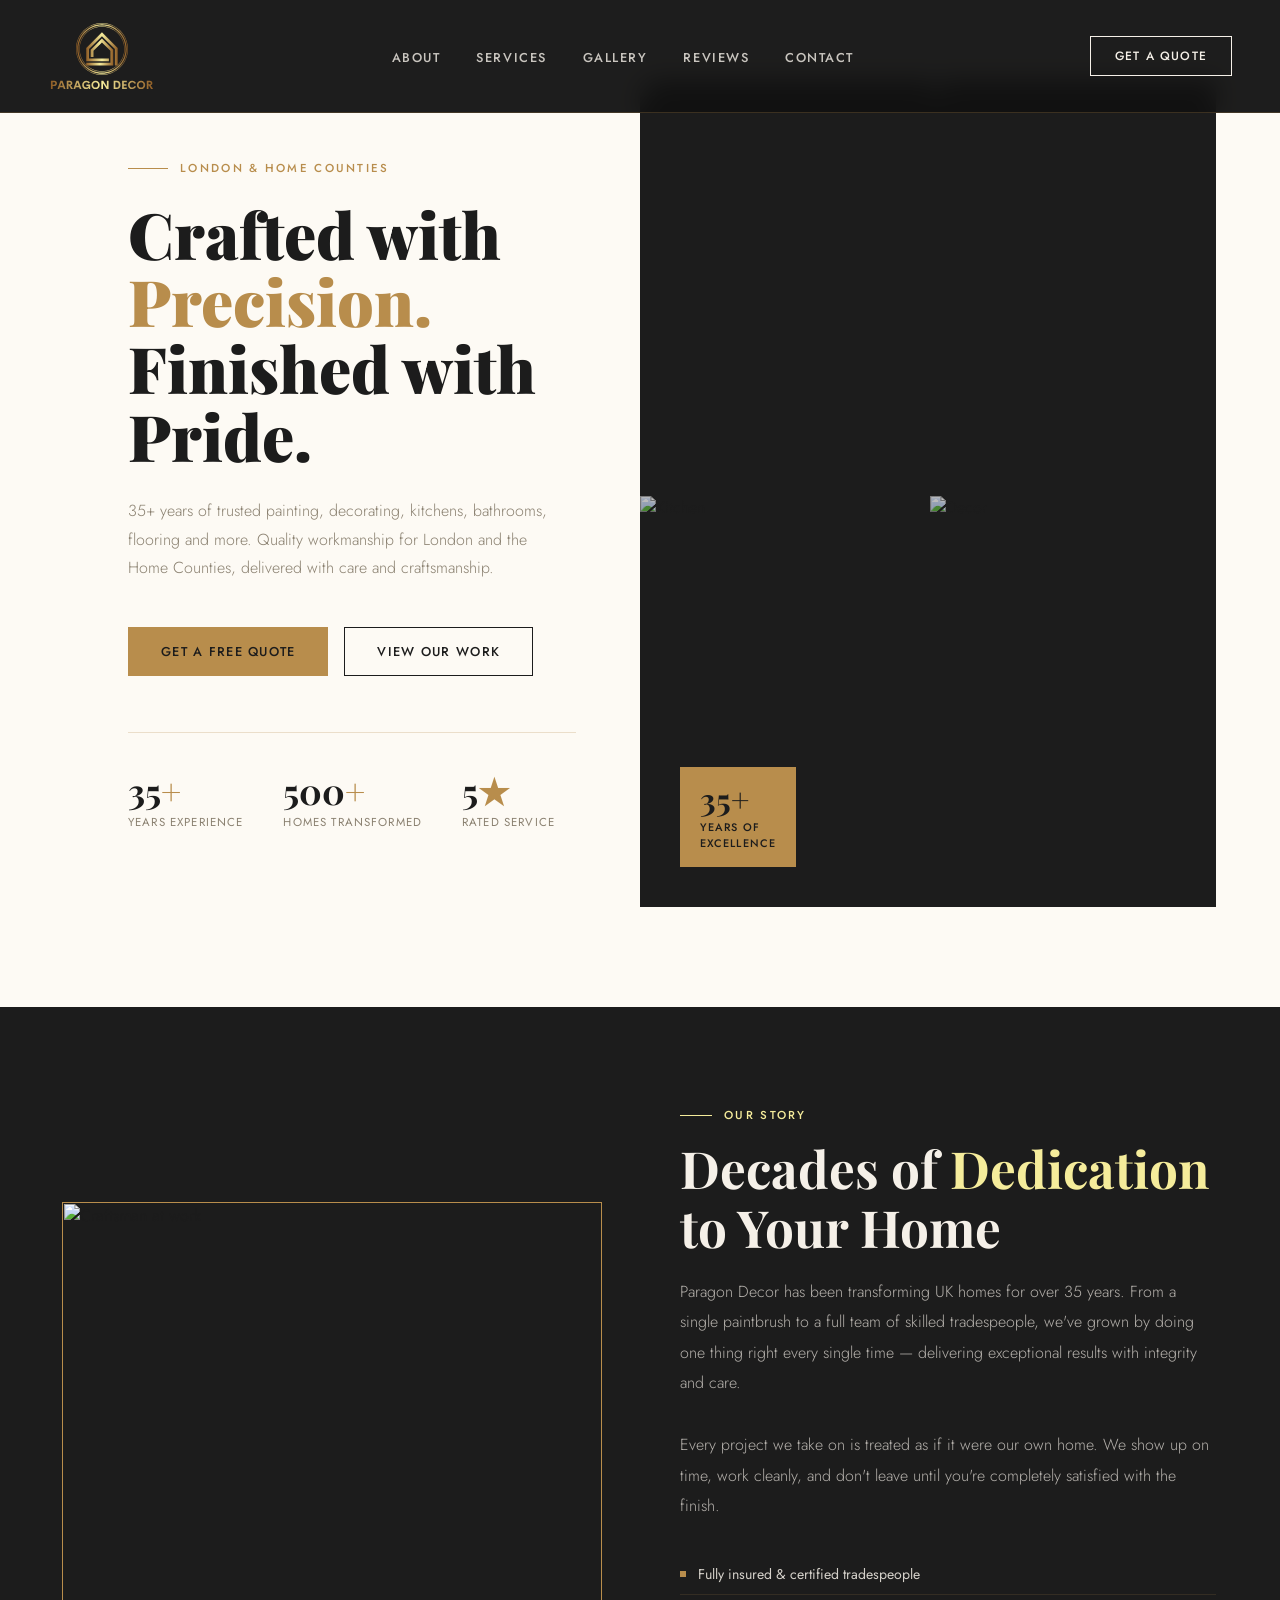
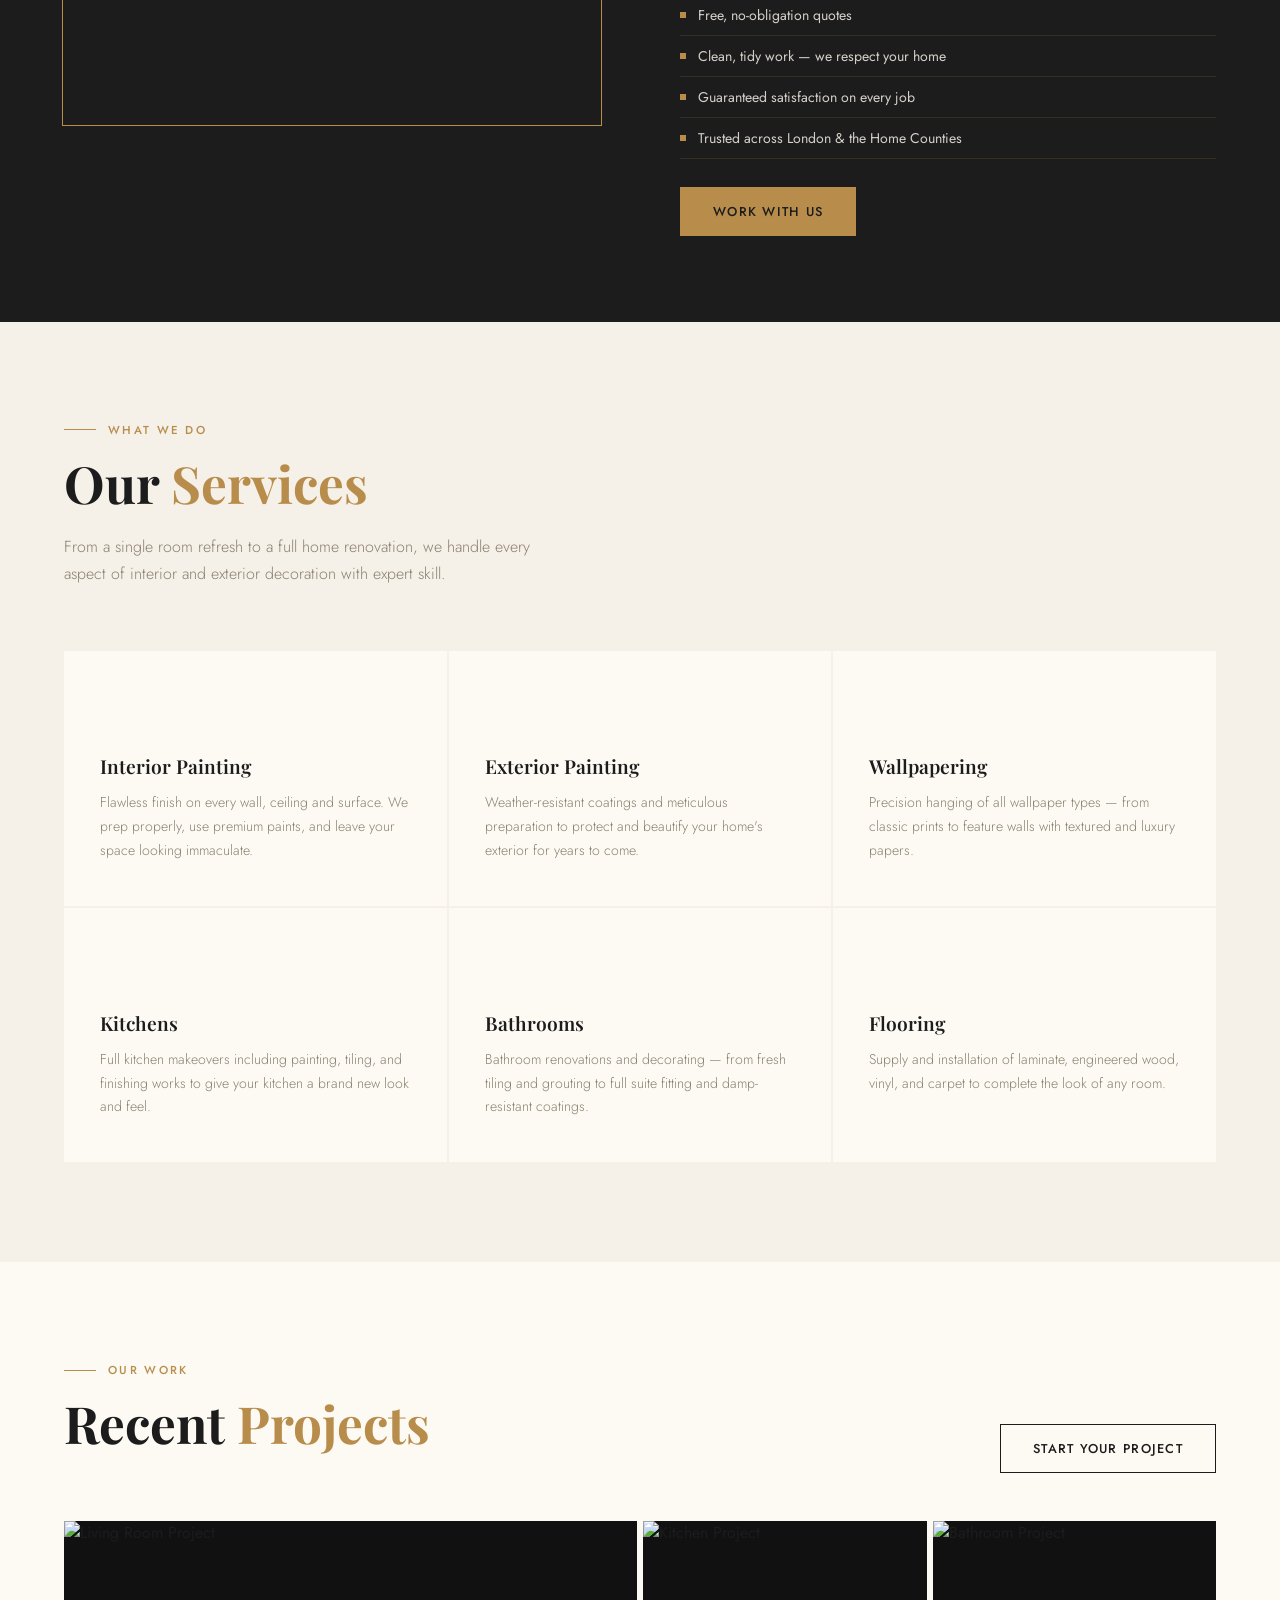
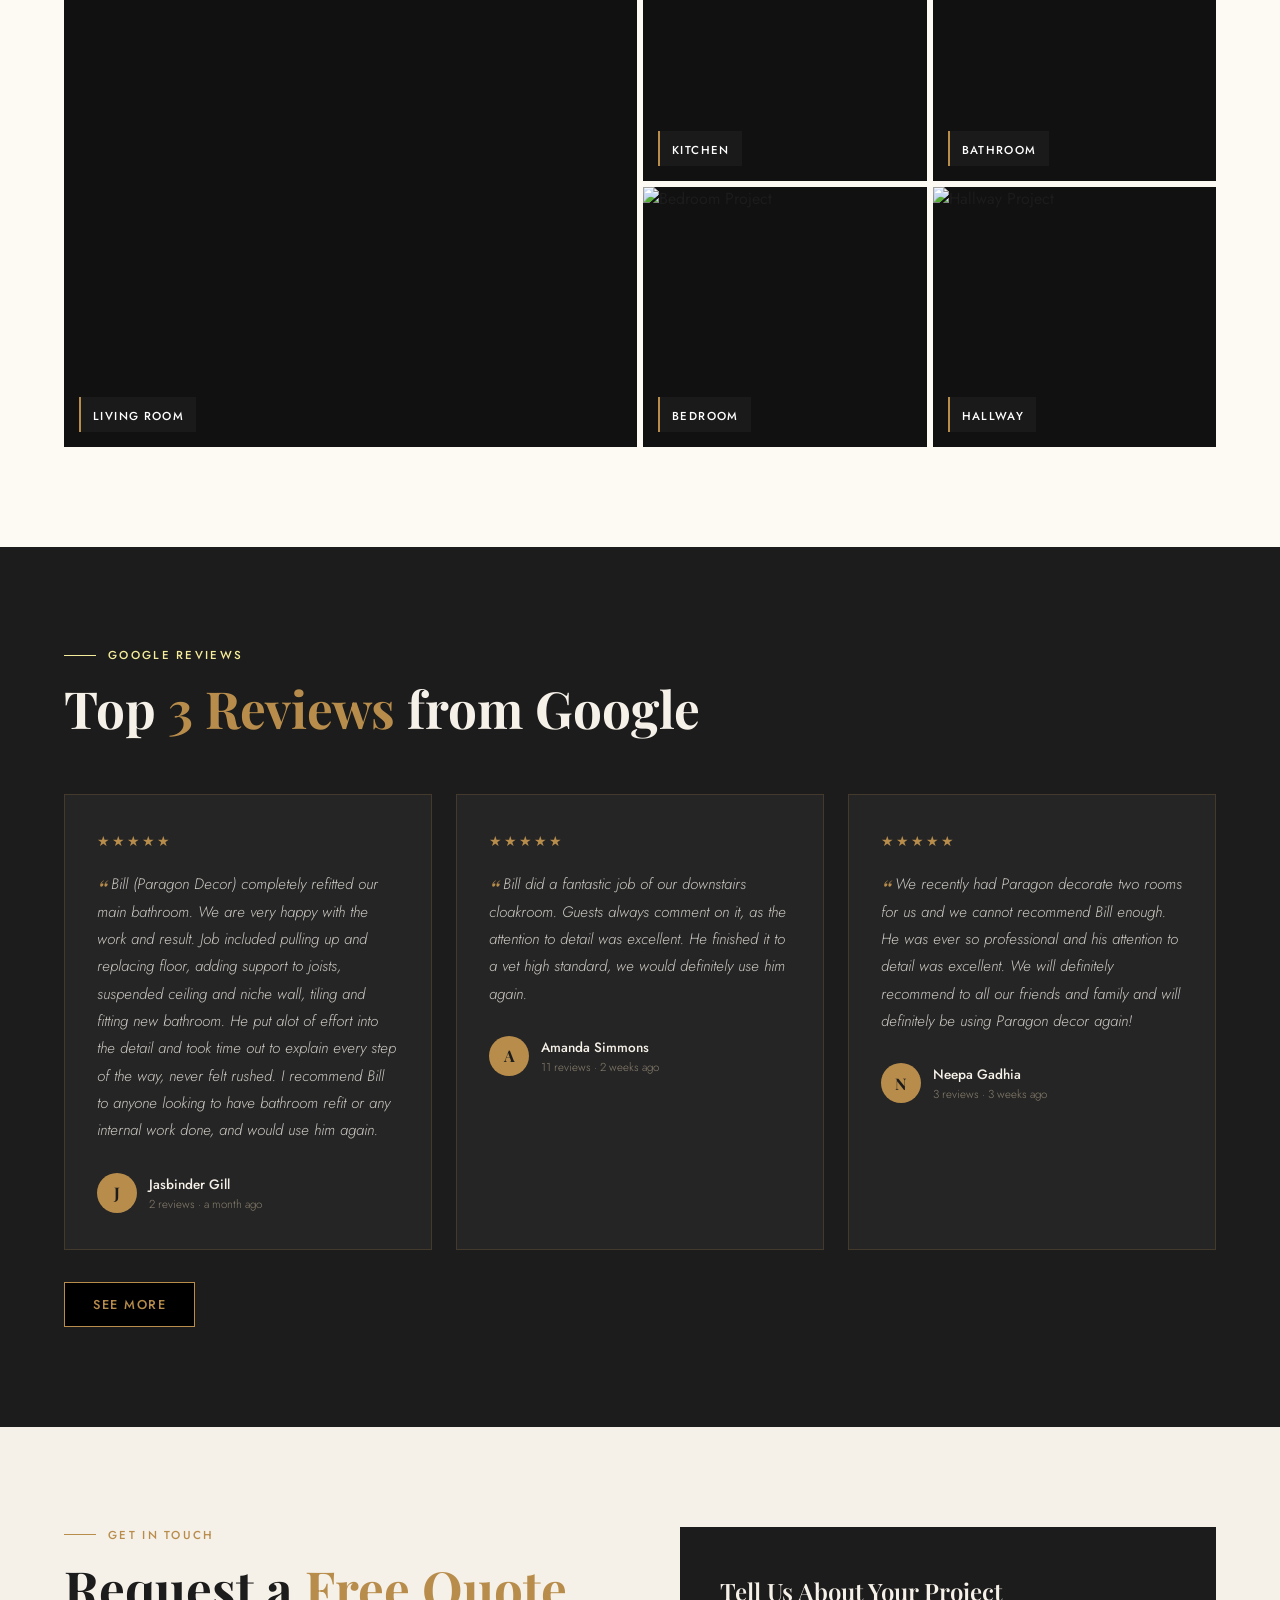
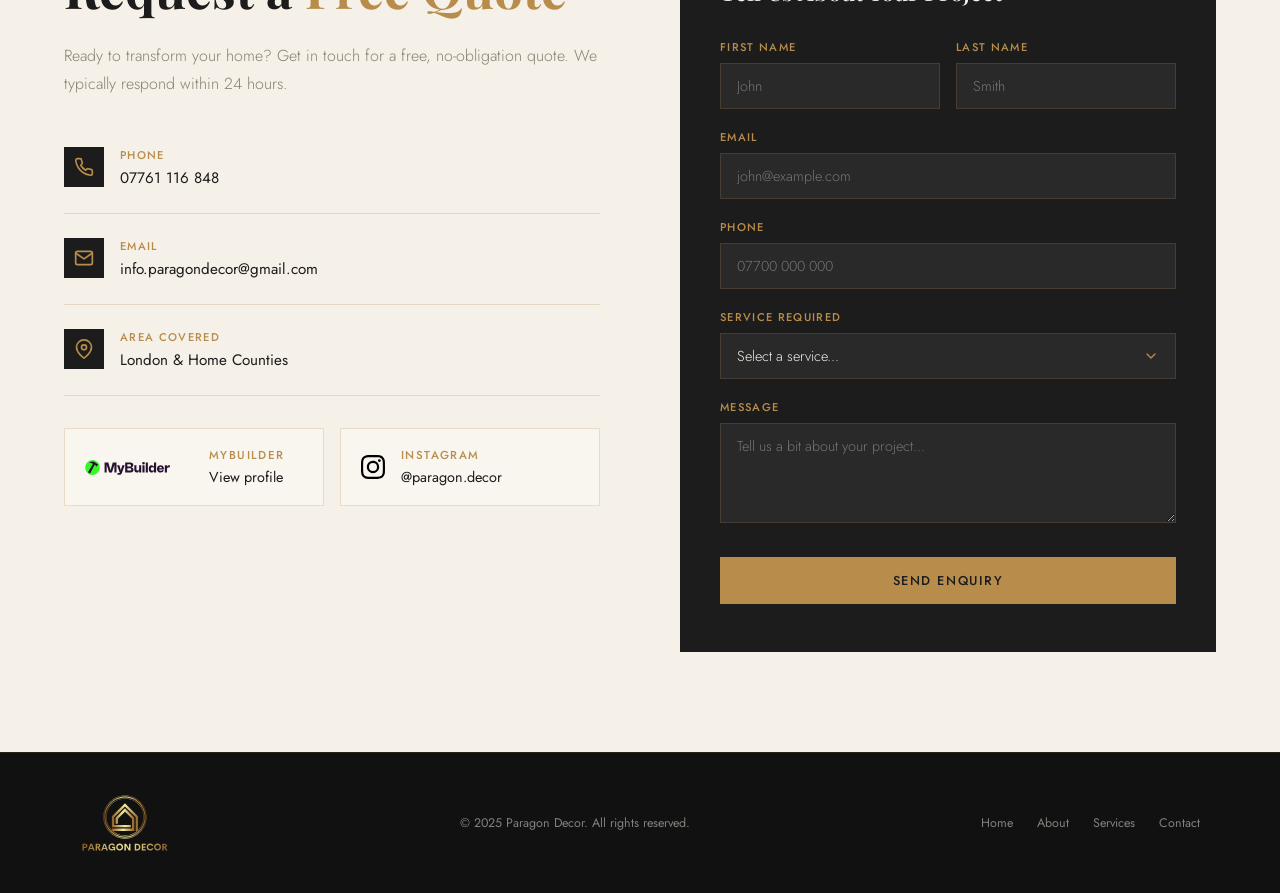
==== commit 5799d0e8: "update phone email" ====
--- a/paragon-decor.html
+++ b/paragon-decor.html
@@ -268,10 +268,10 @@
           </div>
           <div>
             <div class="contact-item-label">Phone</div>
-            <div class="contact-item-value">07700 000 000</div>
+            <div class="contact-item-value">07761 116 848</div>
           </div>
         </a>
-        <a href="mailto:hello@paragondecor.co.uk?subject=Website%20Enquiry" class="contact-item">
+        <a href="mailto:info.paragondecor@gmail.com?subject=Website%20Enquiry" class="contact-item">
           <div class="contact-item-icon">
             <svg class="icon-svg" xmlns="http://www.w3.org/2000/svg" viewBox="0 0 24 24" fill="none" stroke="currentColor" stroke-width="2" stroke-linecap="round" stroke-linejoin="round">
               <path d="M4 4h16c1.1 0 2 .9 2 2v12c0 1.1-.9 2-2 2H4c-1.1 0-2-.9-2-2V6c0-1.1.9-2 2-2z" />
@@ -280,7 +280,7 @@
           </div>
           <div>
             <div class="contact-item-label">Email</div>
-            <div class="contact-item-value">hello@paragondecor.co.uk</div>
+            <div class="contact-item-value">info.paragondecor@gmail.com</div>
           </div>
         </a>
         <div class="contact-item">
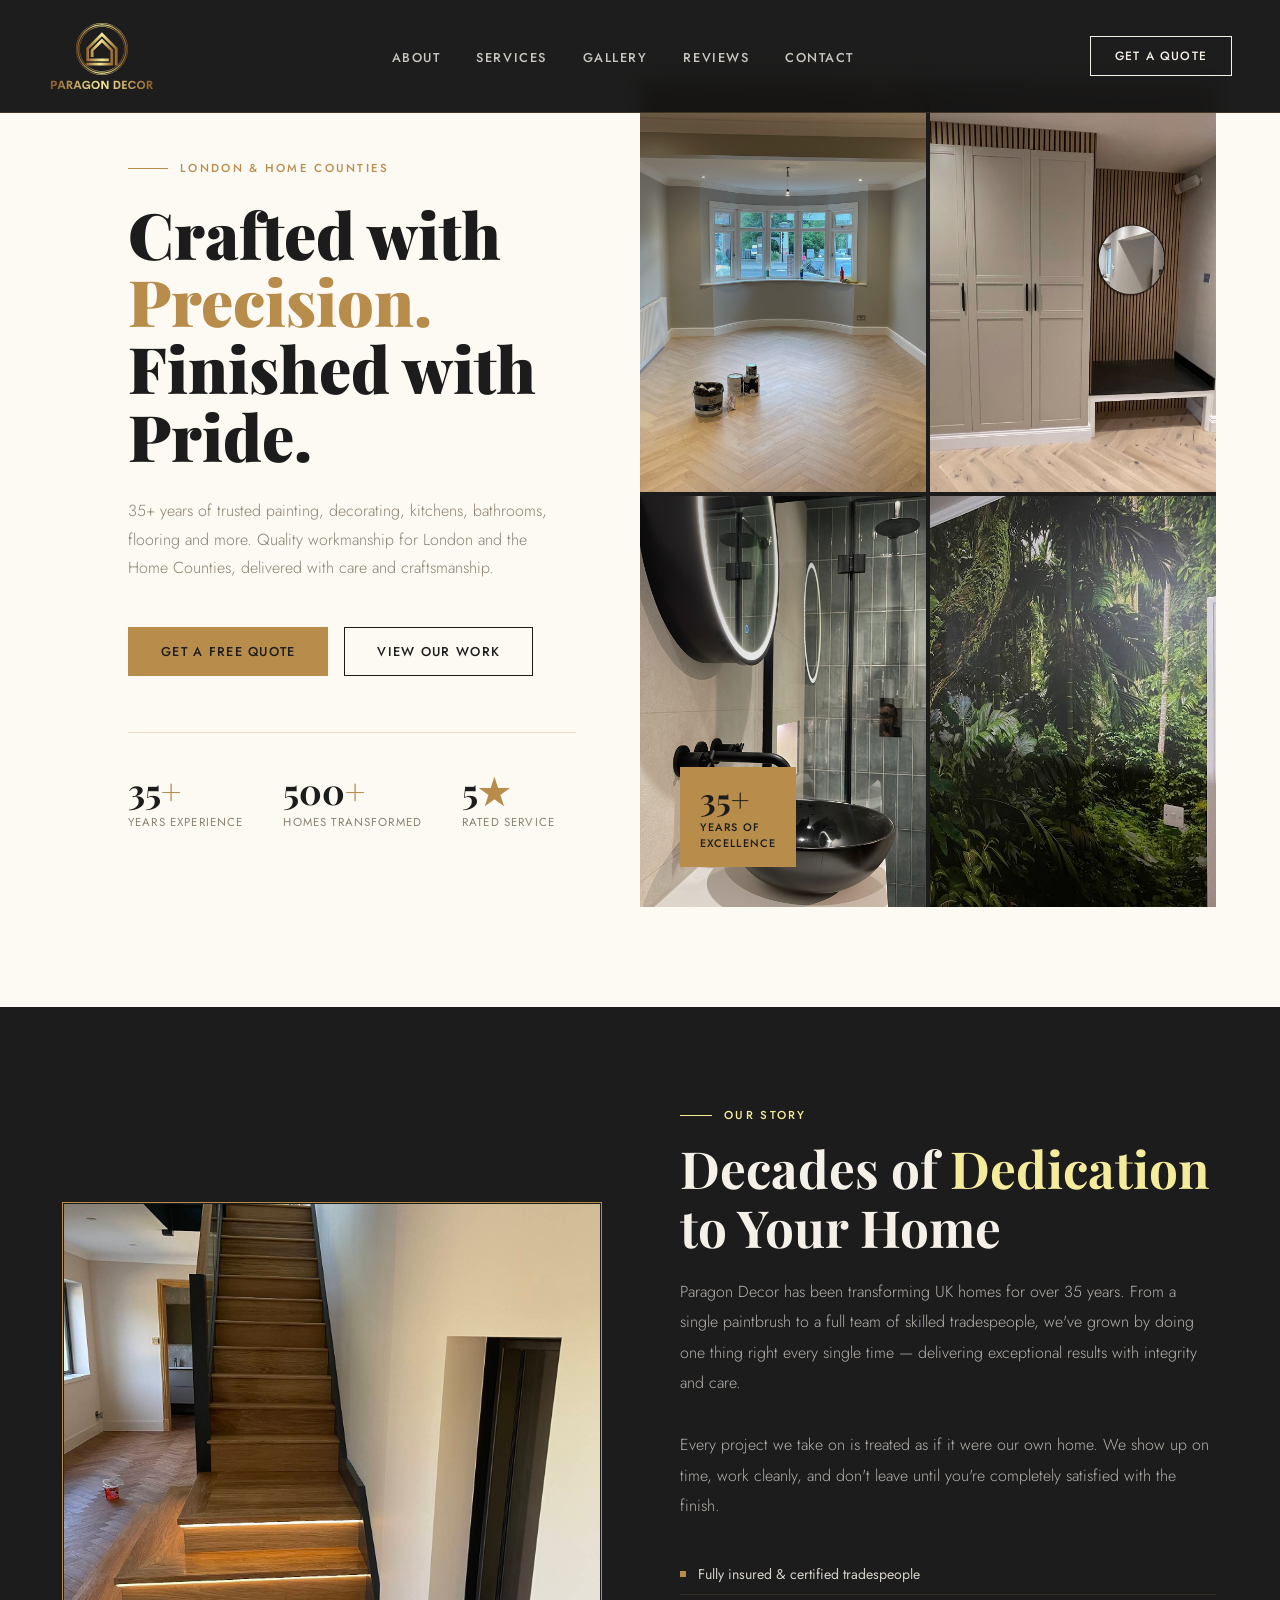
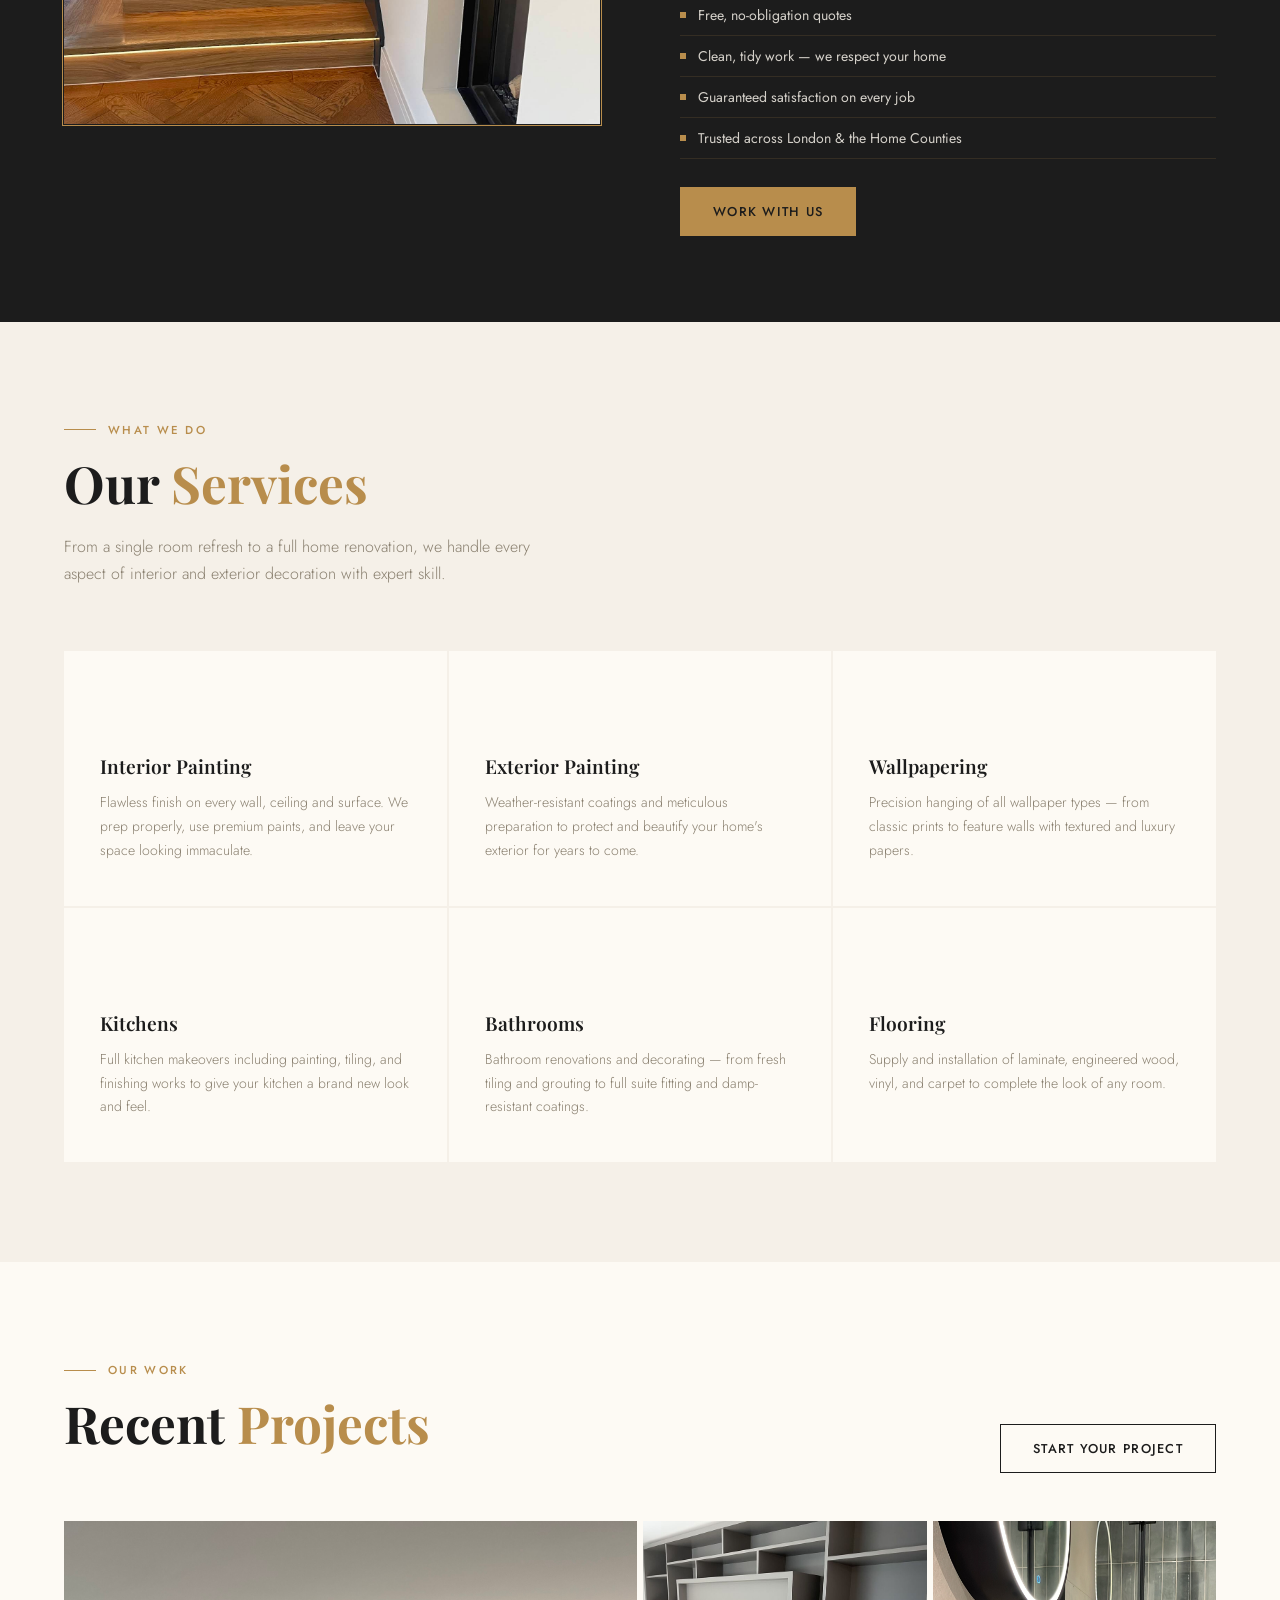
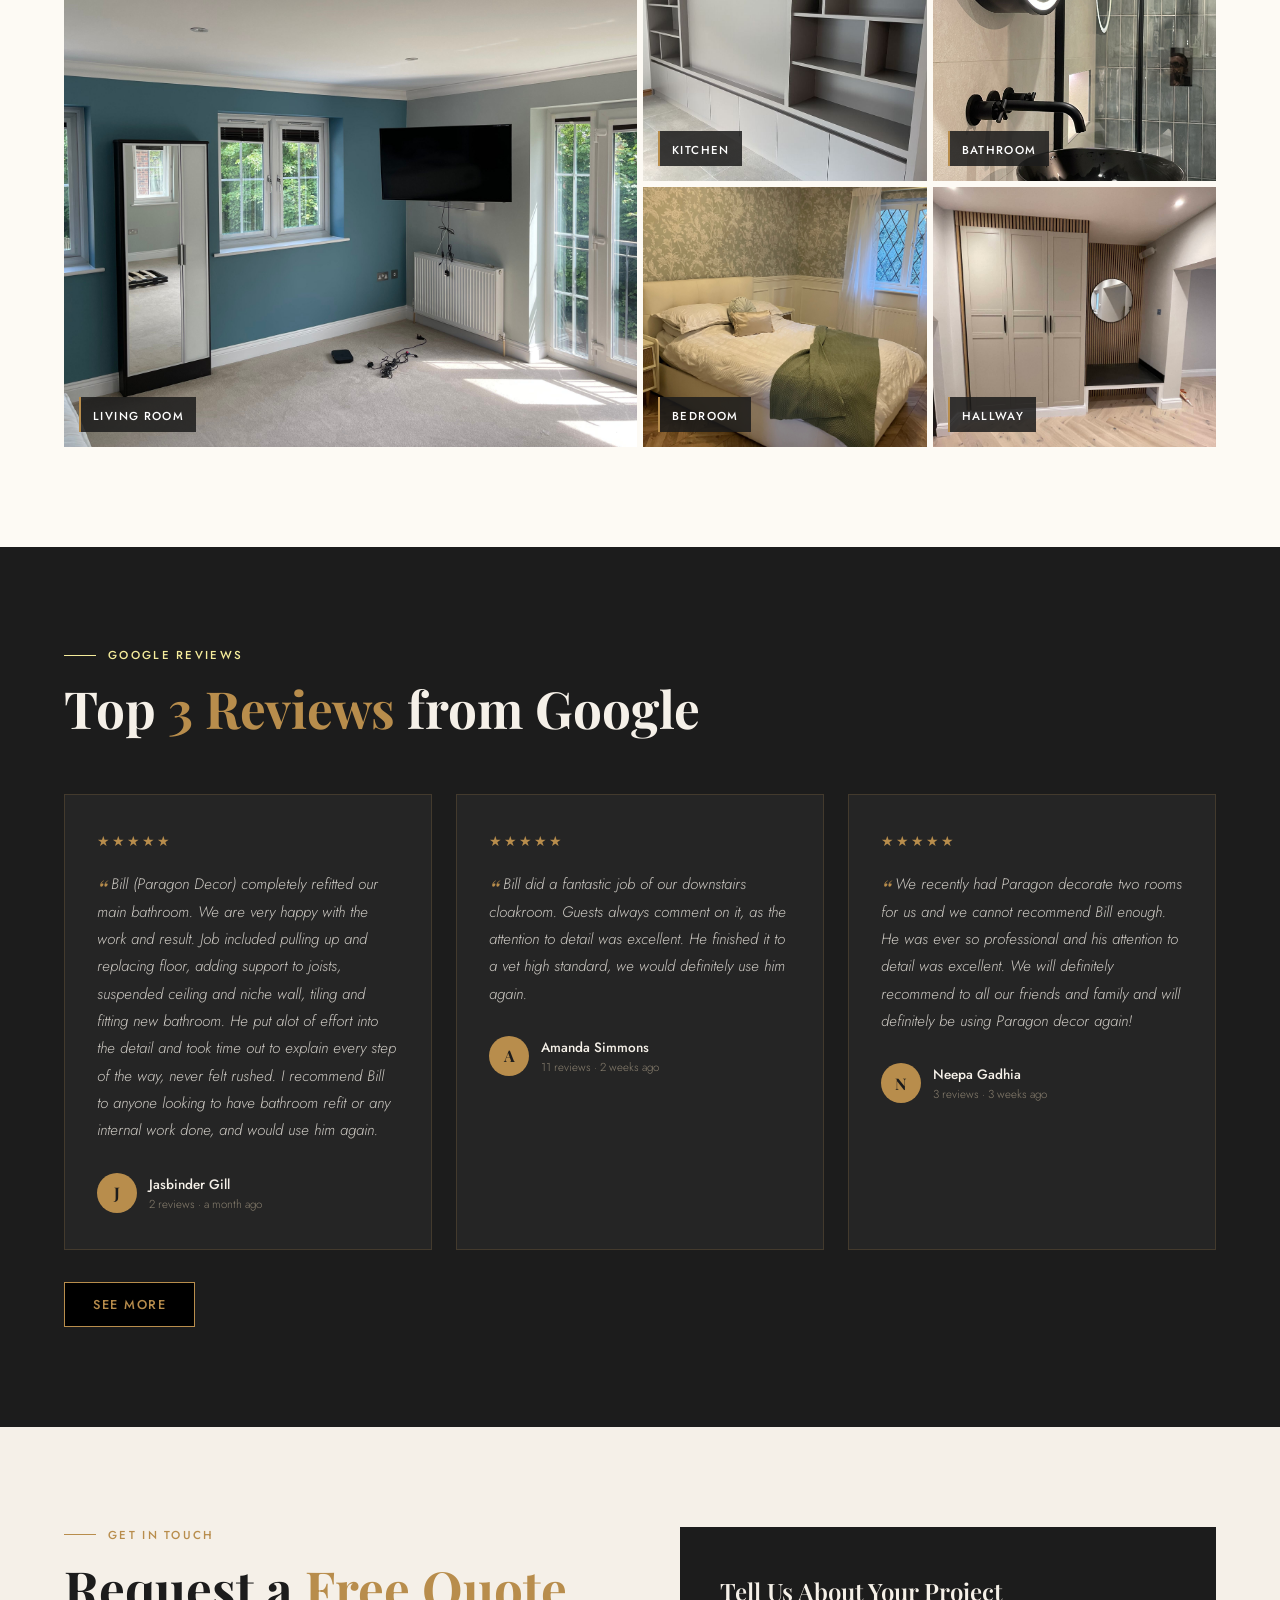
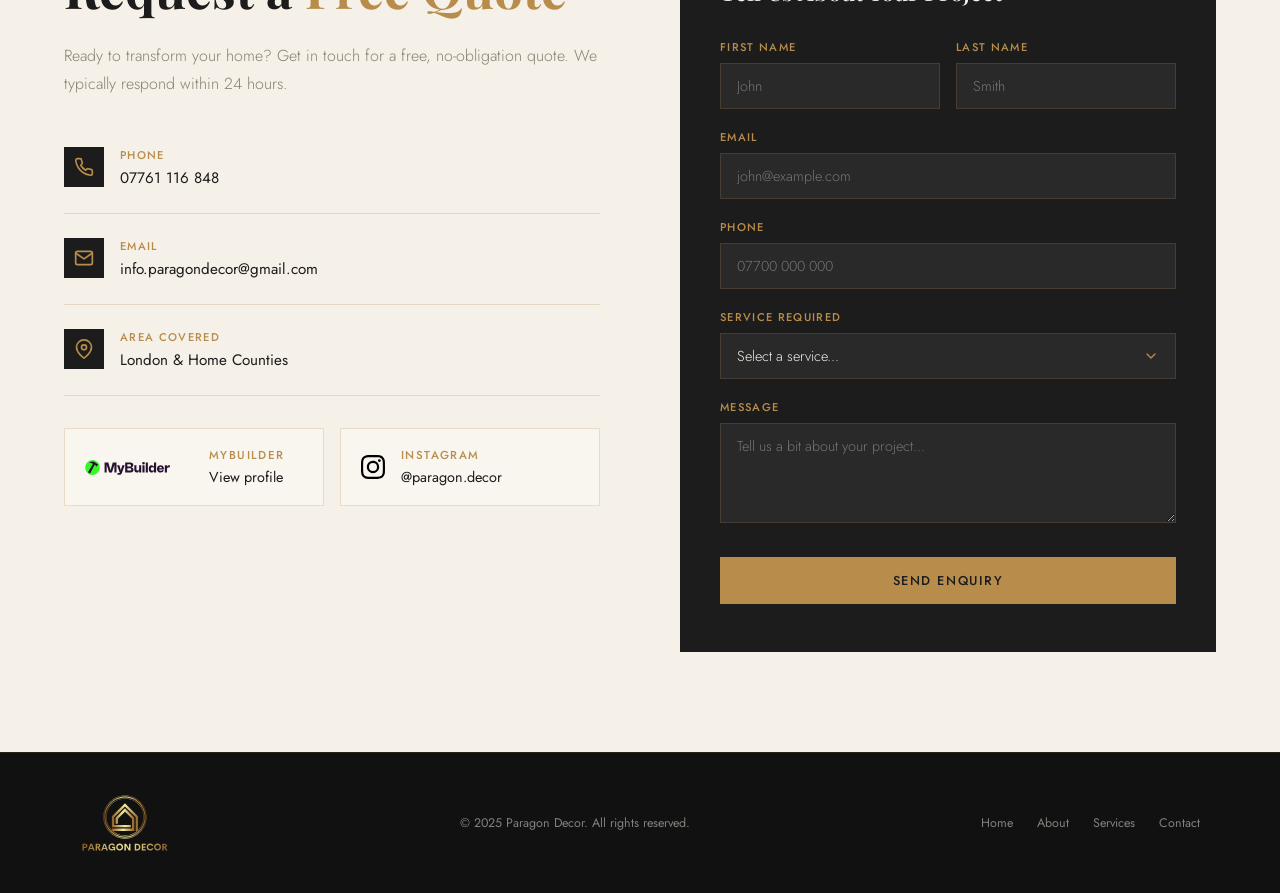
==== commit 90381ce6: "Replaced stock images with asset images from mybuilder" ====
--- a/paragon-decor.html
+++ b/paragon-decor.html
@@ -62,19 +62,19 @@
     <div class="hero-right">
       <div class="hero-img-grid">
         <div class="hero-img-cell">
-          <img src="https://images.unsplash.com/photo-1562259949-e8e7689d7828?w=600&q=80" alt="Painting">
+          <img src="assets/06d3c291-01cf-45cc-b5fa-052e4ab26745.jpg" alt="Freshly decorated living room">
           <div class="hero-overlay"></div>
         </div>
         <div class="hero-img-cell">
-          <img src="https://images.unsplash.com/photo-1586023492125-27b2c045efd7?w=600&q=80" alt="Interior">
+          <img src="assets/hallwaybenchcloset.jpg" alt="Bespoke hallway storage and panelling">
           <div class="hero-overlay"></div>
         </div>
         <div class="hero-img-cell">
-          <img src="https://images.unsplash.com/photo-1616486338812-3dadae4b4ace?w=600&q=80" alt="Kitchen">
+          <img src="assets/42519085-94c4-4061-9ef3-78011a3c3c32.jpg" alt="Contemporary bathroom renovation">
           <div class="hero-overlay"></div>
         </div>
         <div class="hero-img-cell">
-          <img src="https://images.unsplash.com/photo-1600585154340-be6161a56a0c?w=600&q=80" alt="Decor">
+          <img src="assets/greenleafwallpaper.jpg" alt="Feature-wall wallpaper installation">
           <div class="hero-overlay"></div>
         </div>
       </div>
@@ -88,7 +88,7 @@
   <!-- ABOUT -->
   <section id="about">
     <div class="about-img-wrap">
-      <img src="https://images.unsplash.com/photo-1581578731548-c64695cc6952?w=800&q=80" alt="Craftsman at work">
+      <img src="assets/stairs.jpg" alt="Completed staircase and flooring project">
       <div class="about-img-accent"></div>
     </div>
     <div class="about-content">
@@ -172,35 +172,40 @@
     </div>
     <div class="gallery-grid">
       <div class="gallery-item project-card" data-project="living-room">
-        <img class="gallery-cover" src="https://images.unsplash.com/photo-1618221195710-dd6b41faaea6?w=900&q=80" alt="Living Room Project">
+        <img class="gallery-cover" src="assets/f2f3e2e9-d8a9-4873-8e67-49bf5dce4603.jpg"
+          alt="Living Room Project">
         <div class="gallery-item-overlay">
           <span class="gallery-label">Living Room</span>
         </div>
       </div>
 
       <div class="gallery-item project-card" data-project="kitchen">
-        <img class="gallery-cover" src="https://images.unsplash.com/photo-1556909114-f6e7ad7d3136?w=900&q=80" alt="Kitchen Project">
+        <img class="gallery-cover" src="assets/36587372_c5825c60e7.jpg"
+          alt="Kitchen Project">
         <div class="gallery-item-overlay">
           <span class="gallery-label">Kitchen</span>
         </div>
       </div>
 
       <div class="gallery-item project-card" data-project="bathroom">
-        <img class="gallery-cover" src="https://images.unsplash.com/photo-1552321554-5fefe8c9ef14?w=900&q=80" alt="Bathroom Project">
+        <img class="gallery-cover" src="assets/42519085-94c4-4061-9ef3-78011a3c3c32.jpg"
+          alt="Bathroom Project">
         <div class="gallery-item-overlay">
           <span class="gallery-label">Bathroom</span>
         </div>
       </div>
 
       <div class="gallery-item project-card" data-project="bedroom">
-        <img class="gallery-cover" src="https://images.unsplash.com/photo-1595526114035-0d45ed16cfbf?w=900&q=80" alt="Bedroom Project">
+        <img class="gallery-cover" src="assets/ebb86c85-2916-4d1e-bb19-bdbc4cb91ecf.jpg"
+          alt="Bedroom Project">
         <div class="gallery-item-overlay">
           <span class="gallery-label">Bedroom</span>
         </div>
       </div>
 
       <div class="gallery-item project-card" data-project="hallway">
-        <img class="gallery-cover" src="https://images.unsplash.com/photo-1600607687939-ce8a6c25118c?w=900&q=80" alt="Hallway Project">
+        <img class="gallery-cover" src="assets/hallwaybenchcloset.jpg"
+          alt="Hallway Project">
         <div class="gallery-item-overlay">
           <span class="gallery-label">Hallway</span>
         </div>
@@ -215,7 +220,11 @@
     <div class="testimonials-grid">
       <div class="testimonial-card">
         <div class="testimonial-stars">★★★★★</div>
-        <p class="testimonial-text">Bill (Paragon Decor) completely refitted our main bathroom. We are very happy with the work and result. Job included pulling up and replacing floor, adding support to joists, suspended ceiling and niche wall, tiling and fitting new bathroom. He put alot of effort into the detail and took time out to explain every step of the way, never felt rushed. I recommend Bill to anyone looking to have bathroom refit or any internal work done, and would use him again.</p>
+        <p class="testimonial-text">Bill (Paragon Decor) completely refitted our main bathroom. We are very happy with
+          the work and result. Job included pulling up and replacing floor, adding support to joists, suspended ceiling
+          and niche wall, tiling and fitting new bathroom. He put alot of effort into the detail and took time out to
+          explain every step of the way, never felt rushed. I recommend Bill to anyone looking to have bathroom refit or
+          any internal work done, and would use him again.</p>
         <div class="testimonial-author">
           <div class="author-avatar">J</div>
           <div>
@@ -226,7 +235,9 @@
       </div>
       <div class="testimonial-card">
         <div class="testimonial-stars">★★★★★</div>
-        <p class="testimonial-text">Bill did a fantastic job of our downstairs cloakroom. Guests always comment on it, as the attention to detail was excellent. He finished it to a vet high standard, we would definitely use him again.</p>
+        <p class="testimonial-text">Bill did a fantastic job of our downstairs cloakroom. Guests always comment on it,
+          as the attention to detail was excellent. He finished it to a vet high standard, we would definitely use him
+          again.</p>
         <div class="testimonial-author">
           <div class="author-avatar">A</div>
           <div>
@@ -237,7 +248,9 @@
       </div>
       <div class="testimonial-card">
         <div class="testimonial-stars">★★★★★</div>
-        <p class="testimonial-text">We recently had Paragon decorate two rooms for us and we cannot recommend Bill enough. He was ever so professional and his attention to detail was excellent. We will definitely recommend to all our friends and family and will definitely be using Paragon decor again!</p>
+        <p class="testimonial-text">We recently had Paragon decorate two rooms for us and we cannot recommend Bill
+          enough. He was ever so professional and his attention to detail was excellent. We will definitely recommend to
+          all our friends and family and will definitely be using Paragon decor again!</p>
         <div class="testimonial-author">
           <div class="author-avatar">N</div>
           <div>
@@ -247,7 +260,8 @@
         </div>
       </div>
     </div>
-    <a href="https://share.google/3IFYHVE02vtBpTu1t" class="google-reviews-link" target="_blank" rel="noopener noreferrer">
+    <a href="https://share.google/3IFYHVE02vtBpTu1t" class="google-reviews-link" target="_blank"
+      rel="noopener noreferrer">
       See More
     </a>
   </section>
@@ -262,8 +276,10 @@
       <div class="contact-details">
         <a href="tel:07700000000" class="contact-item">
           <div class="contact-item-icon">
-            <svg class="icon-svg" xmlns="http://www.w3.org/2000/svg" viewBox="0 0 24 24" fill="none" stroke="currentColor" stroke-width="2" stroke-linecap="round" stroke-linejoin="round">
-              <path d="M22 16.92v3a2 2 0 0 1-2.18 2 19.79 19.79 0 0 1-8.63-3.07 19.5 19.5 0 0 1-6-6 19.79 19.79 0 0 1-3.07-8.67A2 2 0 0 1 4.11 2h3a2 2 0 0 1 2 1.72 12.84 12.84 0 0 0 .7 2.81 2 2 0 0 1-.45 2.11L8.09 9.91a16 16 0 0 0 6 6l1.27-1.27a2 2 0 0 1 2.11-.45 12.84 12.84 0 0 0 2.81.7A2 2 0 0 1 22 16.92z" />
+            <svg class="icon-svg" xmlns="http://www.w3.org/2000/svg" viewBox="0 0 24 24" fill="none"
+              stroke="currentColor" stroke-width="2" stroke-linecap="round" stroke-linejoin="round">
+              <path
+                d="M22 16.92v3a2 2 0 0 1-2.18 2 19.79 19.79 0 0 1-8.63-3.07 19.5 19.5 0 0 1-6-6 19.79 19.79 0 0 1-3.07-8.67A2 2 0 0 1 4.11 2h3a2 2 0 0 1 2 1.72 12.84 12.84 0 0 0 .7 2.81 2 2 0 0 1-.45 2.11L8.09 9.91a16 16 0 0 0 6 6l1.27-1.27a2 2 0 0 1 2.11-.45 12.84 12.84 0 0 0 2.81.7A2 2 0 0 1 22 16.92z" />
             </svg>
           </div>
           <div>
@@ -273,7 +289,8 @@
         </a>
         <a href="mailto:info.paragondecor@gmail.com?subject=Website%20Enquiry" class="contact-item">
           <div class="contact-item-icon">
-            <svg class="icon-svg" xmlns="http://www.w3.org/2000/svg" viewBox="0 0 24 24" fill="none" stroke="currentColor" stroke-width="2" stroke-linecap="round" stroke-linejoin="round">
+            <svg class="icon-svg" xmlns="http://www.w3.org/2000/svg" viewBox="0 0 24 24" fill="none"
+              stroke="currentColor" stroke-width="2" stroke-linecap="round" stroke-linejoin="round">
               <path d="M4 4h16c1.1 0 2 .9 2 2v12c0 1.1-.9 2-2 2H4c-1.1 0-2-.9-2-2V6c0-1.1.9-2 2-2z" />
               <polyline points="22,6 12,13 2,6" />
             </svg>
@@ -285,7 +302,8 @@
         </a>
         <div class="contact-item">
           <div class="contact-item-icon">
-            <svg class="icon-svg" xmlns="http://www.w3.org/2000/svg" viewBox="0 0 24 24" fill="none" stroke="currentColor" stroke-width="2" stroke-linecap="round" stroke-linejoin="round">
+            <svg class="icon-svg" xmlns="http://www.w3.org/2000/svg" viewBox="0 0 24 24" fill="none"
+              stroke="currentColor" stroke-width="2" stroke-linecap="round" stroke-linejoin="round">
               <path d="M21 10c0 7-9 13-9 13s-9-6-9-13a9 9 0 0 1 18 0z" />
               <circle cx="12" cy="10" r="3" />
             </svg>
@@ -297,15 +315,19 @@
         </div>
       </div>
       <div class="contact-social-links">
-        <a href="https://www.mybuilder.com/profile/paragon-decor" class="social-link" target="_blank" rel="noopener noreferrer">
-          <img src="assets/social/mybuilder.svg" alt="MyBuilder logo" class="social-link-logo social-link-logo-mybuilder">
+        <a href="https://www.mybuilder.com/profile/paragon-decor" class="social-link" target="_blank"
+          rel="noopener noreferrer">
+          <img src="assets/social/mybuilder.svg" alt="MyBuilder logo"
+            class="social-link-logo social-link-logo-mybuilder">
           <div class="social-link-copy">
             <div class="social-link-label">MyBuilder</div>
             <div class="social-link-value">View profile</div>
           </div>
         </a>
-        <a href="https://www.instagram.com/paragon.decor?igsh=MjJnbmU3eXNxdzlu" class="social-link" target="_blank" rel="noopener noreferrer">
-          <img src="assets/social/instagram.svg" alt="Instagram logo" class="social-link-logo social-link-logo-instagram">
+        <a href="https://www.instagram.com/paragon.decor?igsh=MjJnbmU3eXNxdzlu" class="social-link" target="_blank"
+          rel="noopener noreferrer">
+          <img src="assets/social/instagram.svg" alt="Instagram logo"
+            class="social-link-logo social-link-logo-instagram">
           <div class="social-link-copy">
             <div class="social-link-label">Instagram</div>
             <div class="social-link-value">@paragon.decor</div>
@@ -318,7 +340,7 @@
       <input type="hidden" name="access_key" value="f72dacf3-c5b8-46cc-9391-cefcc0b60312">
       <input type="hidden" name="subject" value="New Project Inquiry from Paragon Decor">
       <input type="hidden" name="from_name" value="Paragon Decor Website">
-      
+
       <h3>Tell Us About Your Project</h3>
       <div class="form-row">
         <div class="form-group">
@@ -356,7 +378,8 @@
         <textarea name="message" placeholder="Tell us a bit about your project..." required></textarea>
       </div>
       <button type="submit" class="submit-btn">Send Enquiry</button>
-      <div id="form-result" style="margin-top: 15px; font-size: 0.9rem; text-align: center; display: none; font-weight: 500;"></div>
+      <div id="form-result"
+        style="margin-top: 15px; font-size: 0.9rem; text-align: center; display: none; font-weight: 500;"></div>
     </form>
   </section>
 
@@ -391,7 +414,13 @@
           <img id="modalGalleryImg" src="" alt="Project gallery image">
           <button class="project-gallery-nav next" id="galleryNextBtn" aria-label="Next image">&#8250;</button>
         </div>
-        <div class="project-gallery-thumbs" id="modalThumbStrip"></div>
+        <div class="project-gallery-thumbs-wrap">
+          <button class="project-gallery-thumbs-nav prev" id="thumbPrevBtn" type="button"
+            aria-label="Previous thumbnails">&#8249;</button>
+          <div class="project-gallery-thumbs" id="modalThumbStrip"></div>
+          <button class="project-gallery-thumbs-nav next" id="thumbNextBtn" type="button"
+            aria-label="Next thumbnails">&#8250;</button>
+        </div>
       </div>
     </div>
   </div>
@@ -403,49 +432,59 @@
       'living-room': {
         title: 'Living Room',
         images: [
-          'https://images.unsplash.com/photo-1618221195710-dd6b41faaea6?w=1600&q=80',
-          'https://images.unsplash.com/photo-1513694203232-719a280e022f?w=1600&q=80',
-          'https://images.unsplash.com/photo-1505693416388-ac5ce068fe85?w=1600&q=80',
-          'https://images.unsplash.com/photo-1524758631624-e2822e304c36?w=1600&q=80'
+          'assets/f2f3e2e9-d8a9-4873-8e67-49bf5dce4603.jpg',
+          'assets/06d3c291-01cf-45cc-b5fa-052e4ab26745.jpg',
+          'assets/091b4867-fe75-4f07-9059-05628bb581ea.jpg',
+          'assets/36587372_c5825c60e7.jpg'
         ]
       },
       kitchen: {
         title: 'Kitchen',
         images: [
-          'https://images.unsplash.com/photo-1556909114-f6e7ad7d3136?w=1600&q=80',
-          'https://images.unsplash.com/photo-1505797149-43b0069ec26b?w=1600&q=80',
-          'https://images.unsplash.com/photo-1556911220-bff31c812dba?w=1600&q=80',
-          'https://images.unsplash.com/photo-1484154218962-a197022b5858?w=1600&q=80'
+          'assets/36587372_c5825c60e7.jpg',
+          'assets/36587382_92894e6635.jpg',
+          'assets/36611310_780269ed26.jpg',
+          'assets/91312ef4-ebfa-464a-8145-178db813e049.jpg'
         ]
       },
       bathroom: {
         title: 'Bathroom',
         images: [
-          'https://images.unsplash.com/photo-1552321554-5fefe8c9ef14?w=1600&q=80',
-          'https://images.unsplash.com/photo-1584622781564-1d987f7333c1?w=1600&q=80',
-          'https://images.unsplash.com/photo-1505693416388-ac5ce068fe85?w=1600&q=80',
-          'https://images.unsplash.com/photo-1524758631624-e2822e304c36?w=1600&q=80'
+          'assets/42519085-94c4-4061-9ef3-78011a3c3c32.jpg',
+          'assets/04423a76-8193-4732-ae3d-fdc591ccd650.jpg',
+          'assets/2280223a-29af-4b03-9b60-11415f6f7f00.jpg',
+          'assets/913c2bd5-b2e9-4d55-89a3-070af1824a3e.jpg'
         ]
       },
       bedroom: {
         title: 'Bedroom',
         images: [
-          'https://images.unsplash.com/photo-1595526114035-0d45ed16cfbf?w=1600&q=80',
-          'https://images.unsplash.com/photo-1560185007-c5ca9d2c014d?w=1600&q=80',
-          'https://images.unsplash.com/photo-1505693416388-ac5ce068fe85?w=1600&q=80',
-          'https://images.unsplash.com/photo-1513694203232-719a280e022f?w=1600&q=80'
+          'assets/ebb86c85-2916-4d1e-bb19-bdbc4cb91ecf.jpg',
+          'assets/unnamed.webp',
+          'assets/91312ef4-ebfa-464a-8145-178db813e049.jpg',
+          'assets/091b4867-fe75-4f07-9059-05628bb581ea.jpg'
         ]
       },
       hallway: {
         title: 'Hallway',
         images: [
-          'https://images.unsplash.com/photo-1600607687939-ce8a6c25118c?w=1600&q=80',
-          'https://images.unsplash.com/photo-1583847268964-b28dc8f51f92?w=1600&q=80',
-          'https://images.unsplash.com/photo-1600585154340-be6161a56a0c?w=1600&q=80',
-          'https://images.unsplash.com/photo-1513694203232-719a280e022f?w=1600&q=80'
+          'assets/hallwaybenchcloset.jpg',
+          'assets/hallwaybench.jpg',
+          'assets/stairs.jpg',
+          'assets/c02e769c-6287-442c-bef7-e35958fca4c8.jpg'
         ]
       }
     };
+
+    const gallerySequence = Object.entries(projectGalleryData).flatMap(([projectKey, project]) =>
+      project.images.map((imageUrl, imageIndex) => ({
+        projectKey,
+        projectTitle: project.title,
+        imageUrl,
+        imageIndex,
+        imageCount: project.images.length
+      }))
+    );
 
     const modal = document.getElementById('galleryModal');
     const modalClose = modal.querySelector('.modal-close');
@@ -455,38 +494,41 @@
     const modalThumbStrip = document.getElementById('modalThumbStrip');
     const galleryPrevBtn = document.getElementById('galleryPrevBtn');
     const galleryNextBtn = document.getElementById('galleryNextBtn');
-    let activeProjectKey = null;
-    let activeProjectIndex = 0;
+    const thumbPrevBtn = document.getElementById('thumbPrevBtn');
+    const thumbNextBtn = document.getElementById('thumbNextBtn');
+    let activeGalleryIndex = 0;
     let touchStartX = 0;
     let touchEndX = 0;
 
     const renderProjectImage = () => {
-      const project = projectGalleryData[activeProjectKey];
-      if (!project) return;
-
-      const imageUrl = project.images[activeProjectIndex];
-      modalGalleryImg.src = imageUrl;
-      modalGalleryImg.alt = `${project.title} image ${activeProjectIndex + 1}`;
-      modalProjectLabel.textContent = project.title;
-      modalProjectCount.textContent = `${activeProjectIndex + 1} / ${project.images.length}`;
+      const activeItem = gallerySequence[activeGalleryIndex];
+      if (!activeItem) return;
+
+      modalGalleryImg.src = activeItem.imageUrl;
+      modalGalleryImg.alt = `${activeItem.projectTitle} image ${activeItem.imageIndex + 1}`;
+      modalProjectLabel.textContent = activeItem.projectTitle;
+      modalProjectCount.textContent = `${activeGalleryIndex + 1} / ${gallerySequence.length}`;
 
       modalThumbStrip.querySelectorAll('button').forEach((button, index) => {
-        button.classList.toggle('active', index === activeProjectIndex);
+        button.classList.toggle('active', index === activeGalleryIndex);
       });
+
+      const activeThumb = modalThumbStrip.querySelector('.project-thumb.active');
+      if (activeThumb) {
+        activeThumb.scrollIntoView({ behavior: 'smooth', block: 'nearest', inline: 'center' });
+      }
     };
 
     const buildThumbnails = () => {
-      const project = projectGalleryData[activeProjectKey];
       modalThumbStrip.innerHTML = '';
-      if (!project) return;
-
-      project.images.forEach((imageUrl, index) => {
+
+      gallerySequence.forEach((item, index) => {
         const button = document.createElement('button');
         button.type = 'button';
         button.className = 'project-thumb';
-        button.innerHTML = `<img src="${imageUrl}" alt="${project.title} thumbnail ${index + 1}">`;
+        button.innerHTML = `<img src="${item.imageUrl}" alt="${item.projectTitle} thumbnail ${index + 1}">`;
         button.addEventListener('click', () => {
-          activeProjectIndex = index;
+          activeGalleryIndex = index;
           renderProjectImage();
         });
         modalThumbStrip.appendChild(button);
@@ -495,8 +537,8 @@
 
     const openLightbox = (projectKey) => {
       if (!projectGalleryData[projectKey]) return;
-      activeProjectKey = projectKey;
-      activeProjectIndex = 0;
+      activeGalleryIndex = gallerySequence.findIndex((item) => item.projectKey === projectKey);
+      if (activeGalleryIndex < 0) activeGalleryIndex = 0;
       buildThumbnails();
       renderProjectImage();
       modal.classList.add('active');
@@ -506,14 +548,12 @@
     const closeLightbox = () => {
       modal.classList.remove('active');
       document.body.style.overflow = '';
-      activeProjectKey = null;
-      activeProjectIndex = 0;
+      activeGalleryIndex = 0;
     };
 
     const moveImage = (direction) => {
-      const project = projectGalleryData[activeProjectKey];
-      if (!project) return;
-      activeProjectIndex = (activeProjectIndex + direction + project.images.length) % project.images.length;
+      if (!gallerySequence.length) return;
+      activeGalleryIndex = (activeGalleryIndex + direction + gallerySequence.length) % gallerySequence.length;
       renderProjectImage();
     };
 
@@ -529,6 +569,23 @@
     galleryNextBtn.addEventListener('click', (e) => {
       e.stopPropagation();
       moveImage(1);
+    });
+
+    const scrollThumbnails = (direction) => {
+      modalThumbStrip.scrollBy({
+        left: direction * Math.max(modalThumbStrip.clientWidth * 0.75, 220),
+        behavior: 'smooth'
+      });
+    };
+
+    thumbPrevBtn.addEventListener('click', (e) => {
+      e.stopPropagation();
+      scrollThumbnails(-1);
+    });
+
+    thumbNextBtn.addEventListener('click', (e) => {
+      e.stopPropagation();
+      scrollThumbnails(1);
     });
 
     modalClose.addEventListener('click', closeLightbox);
@@ -559,9 +616,9 @@
     const contactForm = document.getElementById('contactForm');
     const formResult = document.getElementById('form-result');
 
-    contactForm.addEventListener('submit', function(e) {
+    contactForm.addEventListener('submit', function (e) {
       e.preventDefault();
-      
+
       const formData = new FormData(contactForm);
       const object = Object.fromEntries(formData);
       const json = JSON.stringify(object);
@@ -581,31 +638,31 @@
         },
         body: json
       })
-      .then(async (response) => {
-        let resJson = await response.json();
-        if (response.status === 200) {
-          formResult.style.color = "var(--gold-light)";
-          formResult.textContent = "Thank you! Your message has been sent successfully.";
-          contactForm.reset();
-          setTimeout(() => {
-            formResult.style.display = "none";
-          }, 6000);
-        } else {
+        .then(async (response) => {
+          let resJson = await response.json();
+          if (response.status === 200) {
+            formResult.style.color = "var(--gold-light)";
+            formResult.textContent = "Thank you! Your message has been sent successfully.";
+            contactForm.reset();
+            setTimeout(() => {
+              formResult.style.display = "none";
+            }, 6000);
+          } else {
+            formResult.style.color = "#ff6b6b";
+            formResult.textContent = resJson.message || "Something went wrong. Please try again.";
+          }
+        })
+        .catch(error => {
+          console.error(error);
           formResult.style.color = "#ff6b6b";
-          formResult.textContent = resJson.message || "Something went wrong. Please try again.";
-        }
-      })
-      .catch(error => {
-        console.error(error);
-        formResult.style.color = "#ff6b6b";
-        formResult.textContent = "Something went wrong. Please try again.";
-      })
-      .then(() => {
-        submitBtn.disabled = false;
-      });
+          formResult.textContent = "Something went wrong. Please try again.";
+        })
+        .then(() => {
+          submitBtn.disabled = false;
+        });
     });
 
   </script>
 </body>
 
-</html>+</html>
--- a/styles.css
+++ b/styles.css
@@ -691,12 +691,17 @@
   }
 
   .project-gallery-thumbs {
-    display: grid;
-    grid-template-columns: repeat(4, minmax(0, 1fr));
+    display: flex;
+    flex-wrap: nowrap;
     gap: 10px;
+    overflow-x: auto;
+    overflow-y: hidden;
+    padding-bottom: 4px;
+    scrollbar-width: thin;
   }
 
   .project-thumb {
+    flex: 0 0 96px;
     padding: 0;
     border: 1px solid rgba(255, 255, 255, 0.1);
     background: transparent;
@@ -1279,6 +1284,7 @@
   }
 
   @media (max-width: 640px) {
+
     .services-grid,
     .gallery-grid,
     .testimonials-grid {
@@ -1319,10 +1325,13 @@
     }
 
     .project-gallery-thumbs {
-      grid-template-columns: repeat(2, minmax(0, 1fr));
+      flex-wrap: nowrap;
+      overflow-x: auto;
+      gap: 8px;
     }
 
     .project-thumb {
+      flex-basis: 84px;
       height: 66px;
     }
   }
@@ -1386,7 +1395,7 @@
       flex-wrap: wrap;
     }
 
-    .hero-stats > div {
+    .hero-stats>div {
       min-width: calc(50% - 10px);
       flex: 1 1 calc(50% - 10px);
     }
@@ -1516,11 +1525,13 @@
     }
 
     .project-gallery-thumbs {
-      grid-template-columns: repeat(2, minmax(0, 1fr));
+      flex-wrap: nowrap;
+      overflow-x: auto;
       gap: 8px;
     }
 
     .project-thumb {
+      flex-basis: 76px;
       height: 58px;
     }
 
@@ -1531,4 +1542,76 @@
     .project-gallery-nav.next {
       right: 10px;
     }
+  }
+
+  /* Gallery thumbnail selector: use navigation buttons instead of a visible scrollbar */
+  .project-gallery-thumbs-wrap {
+    display: grid;
+    grid-template-columns: 40px minmax(0, 1fr) 40px;
+    align-items: center;
+    gap: 10px;
+    min-width: 0;
+  }
+
+  .project-gallery-thumbs {
+    min-width: 0;
+    display: flex;
+    flex-wrap: nowrap;
+    gap: 10px;
+    overflow-x: auto;
+    overflow-y: hidden;
+    padding: 4px 2px;
+    scrollbar-width: none;
+    -ms-overflow-style: none;
+    scroll-behavior: smooth;
+  }
+
+  .project-gallery-thumbs::-webkit-scrollbar {
+    display: none;
+  }
+
+  .project-gallery-thumbs-nav {
+    width: 40px;
+    height: 40px;
+    flex: 0 0 40px;
+    border-radius: 50%;
+    border: 1px solid rgba(255, 255, 255, 0.18);
+    background: rgba(0, 0, 0, 0.5);
+    color: var(--cream);
+    font-size: 1.7rem;
+    line-height: 1;
+    cursor: pointer;
+    display: flex;
+    align-items: center;
+    justify-content: center;
+    transition: background 0.2s ease, color 0.2s ease, border-color 0.2s ease;
+  }
+
+  .project-gallery-thumbs-nav:hover {
+    background: rgba(184, 141, 76, 0.9);
+    border-color: var(--gold);
+    color: #000;
+  }
+
+  .project-gallery-thumbs-nav:focus-visible {
+    outline: 2px solid var(--gold-light);
+    outline-offset: 2px;
+  }
+
+  @media (max-width: 768px) {
+    .project-gallery-thumbs-wrap {
+      grid-template-columns: 36px minmax(0, 1fr) 36px;
+      gap: 8px;
+    }
+
+    .project-gallery-thumbs-nav {
+      width: 36px;
+      height: 36px;
+      flex-basis: 36px;
+      font-size: 1.5rem;
+    }
+
+    .project-gallery-thumbs {
+      gap: 8px;
+    }
   }
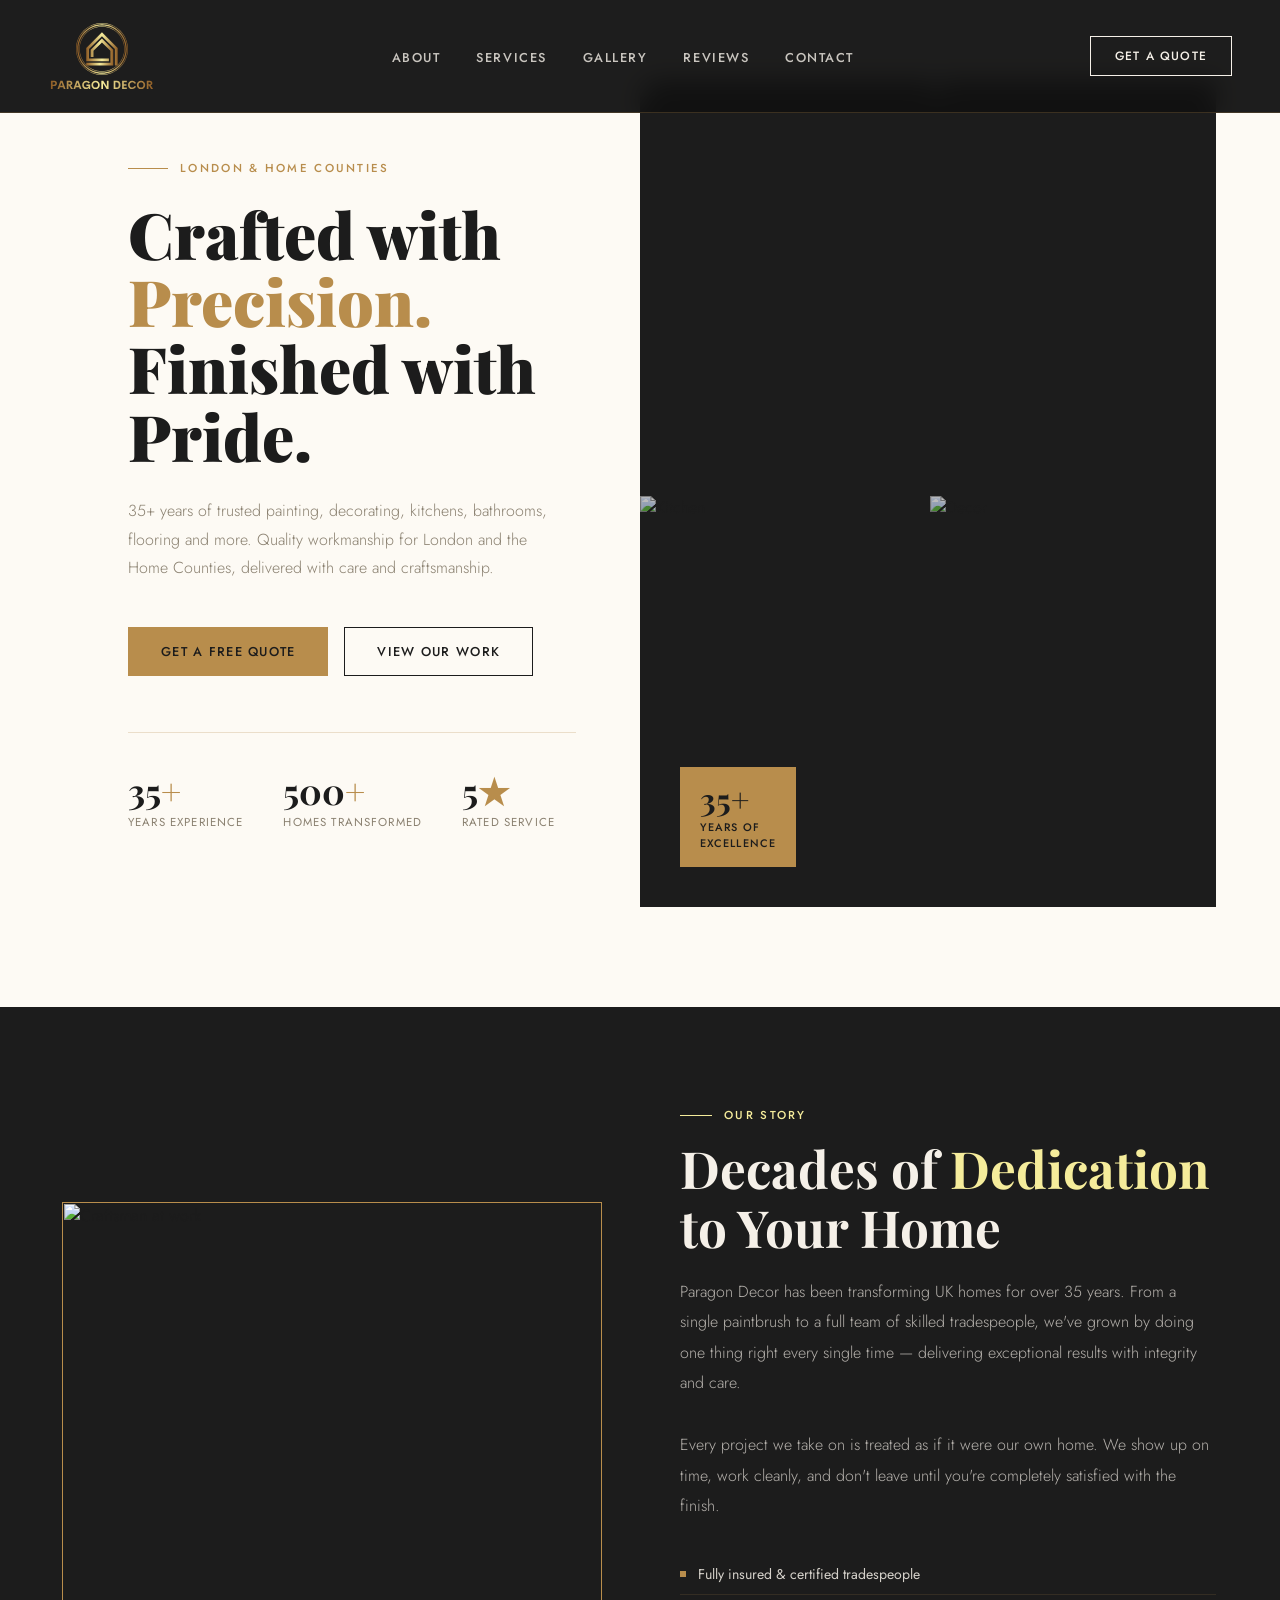
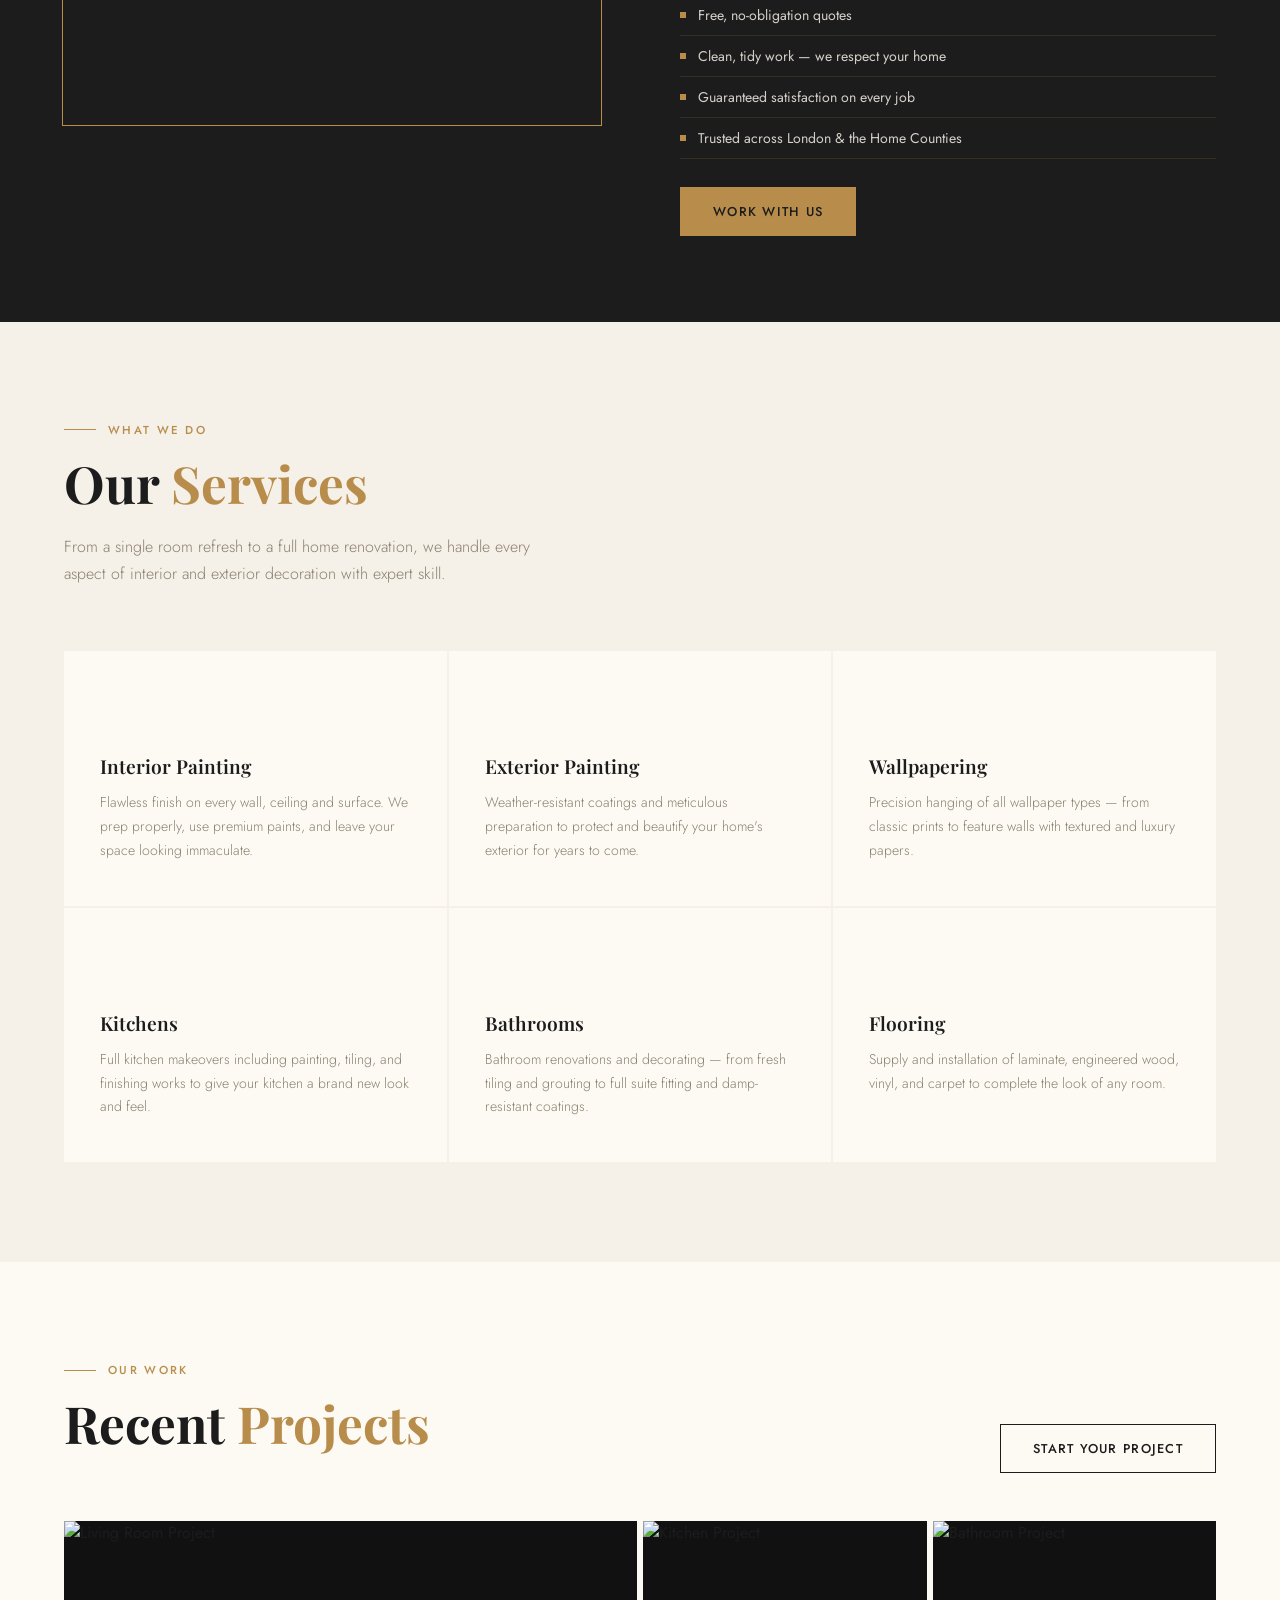
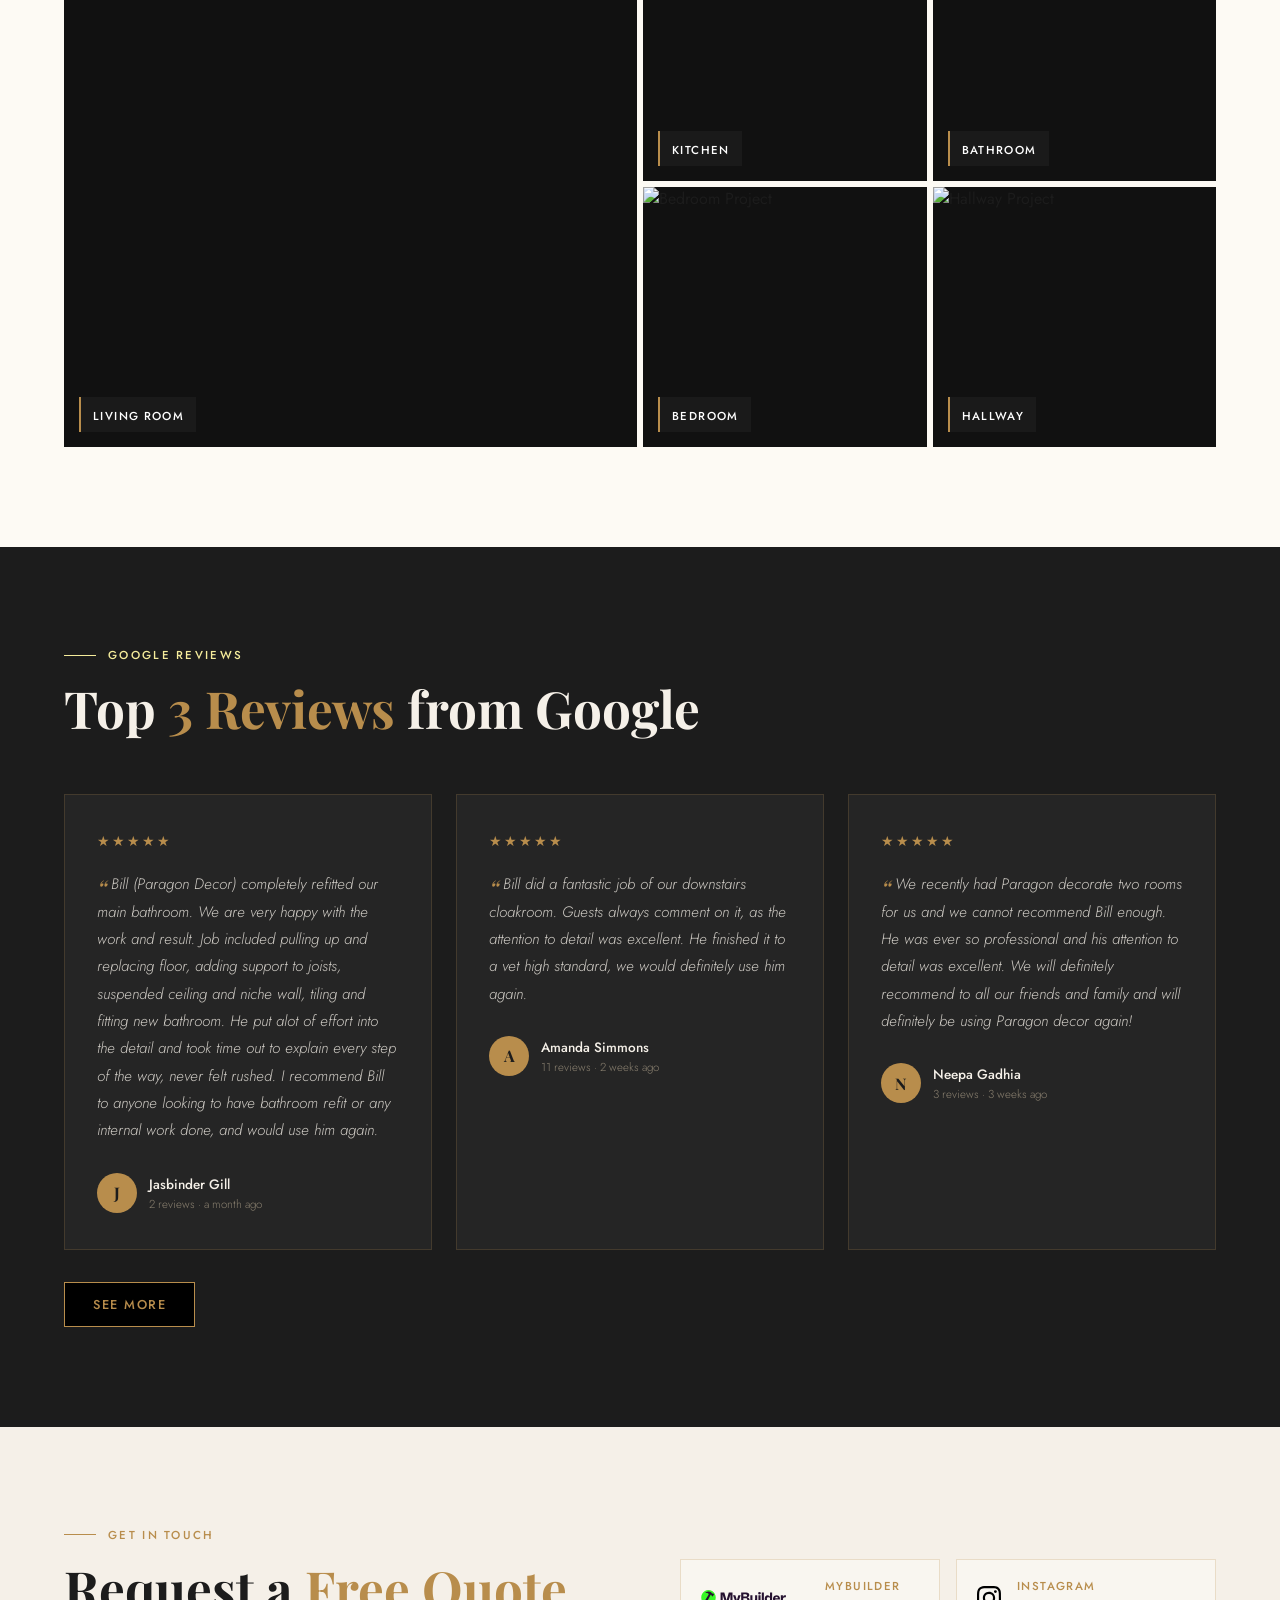
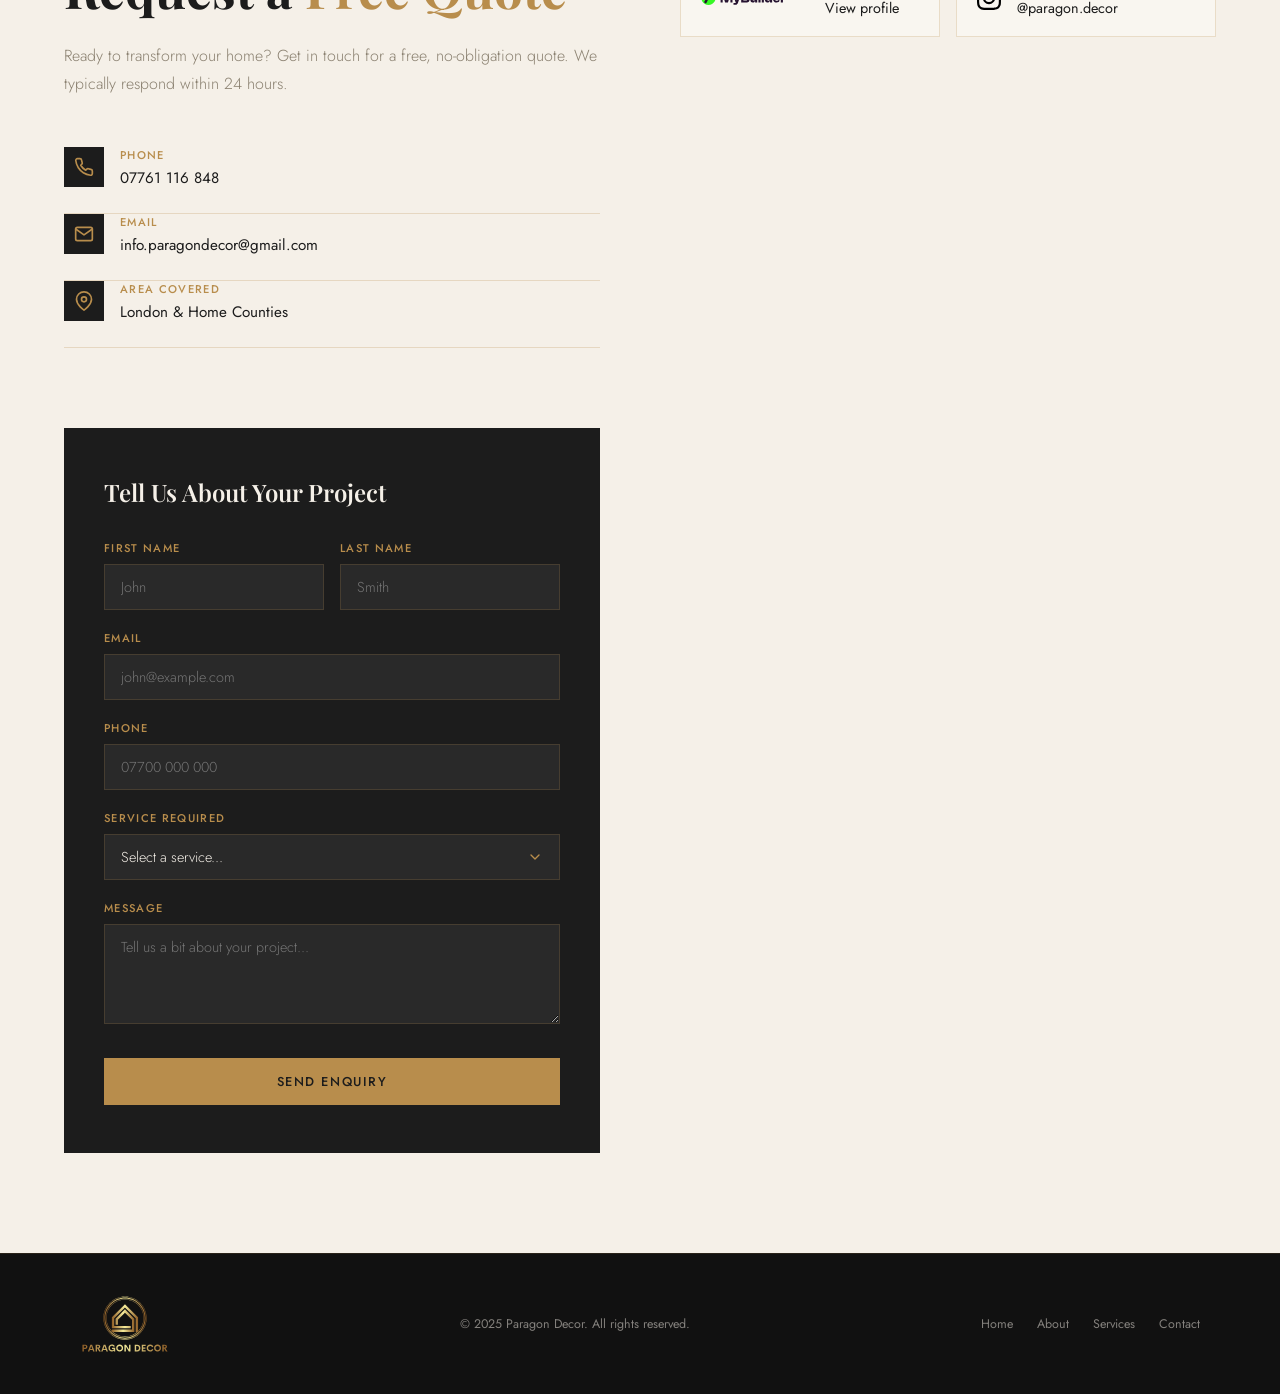
==== commit 7114c318: "Change images" ====
--- a/paragon-decor.html
+++ b/paragon-decor.html
@@ -62,19 +62,19 @@
     <div class="hero-right">
       <div class="hero-img-grid">
         <div class="hero-img-cell">
-          <img src="assets/06d3c291-01cf-45cc-b5fa-052e4ab26745.jpg" alt="Freshly decorated living room">
+          <img src="https://images.unsplash.com/photo-1562259949-e8e7689d7828?w=600&q=80" alt="Painting">
           <div class="hero-overlay"></div>
         </div>
         <div class="hero-img-cell">
-          <img src="assets/hallwaybenchcloset.jpg" alt="Bespoke hallway storage and panelling">
+          <img src="https://images.unsplash.com/photo-1586023492125-27b2c045efd7?w=600&q=80" alt="Interior">
           <div class="hero-overlay"></div>
         </div>
         <div class="hero-img-cell">
-          <img src="assets/42519085-94c4-4061-9ef3-78011a3c3c32.jpg" alt="Contemporary bathroom renovation">
+          <img src="https://images.unsplash.com/photo-1616486338812-3dadae4b4ace?w=600&q=80" alt="Kitchen">
           <div class="hero-overlay"></div>
         </div>
         <div class="hero-img-cell">
-          <img src="assets/greenleafwallpaper.jpg" alt="Feature-wall wallpaper installation">
+          <img src="https://images.unsplash.com/photo-1600585154340-be6161a56a0c?w=600&q=80" alt="Decor">
           <div class="hero-overlay"></div>
         </div>
       </div>
@@ -88,7 +88,7 @@
   <!-- ABOUT -->
   <section id="about">
     <div class="about-img-wrap">
-      <img src="assets/stairs.jpg" alt="Completed staircase and flooring project">
+      <img src="https://images.unsplash.com/photo-1581578731548-c64695cc6952?w=800&q=80" alt="Craftsman at work">
       <div class="about-img-accent"></div>
     </div>
     <div class="about-content">
@@ -172,7 +172,7 @@
     </div>
     <div class="gallery-grid">
       <div class="gallery-item project-card" data-project="living-room">
-        <img class="gallery-cover" src="assets/f2f3e2e9-d8a9-4873-8e67-49bf5dce4603.jpg"
+        <img class="gallery-cover" src="https://images.unsplash.com/photo-1618221195710-dd6b41faaea6?w=900&q=80"
           alt="Living Room Project">
         <div class="gallery-item-overlay">
           <span class="gallery-label">Living Room</span>
@@ -180,7 +180,7 @@
       </div>
 
       <div class="gallery-item project-card" data-project="kitchen">
-        <img class="gallery-cover" src="assets/36587372_c5825c60e7.jpg"
+        <img class="gallery-cover" src="https://images.unsplash.com/photo-1556909114-f6e7ad7d3136?w=900&q=80"
           alt="Kitchen Project">
         <div class="gallery-item-overlay">
           <span class="gallery-label">Kitchen</span>
@@ -188,7 +188,7 @@
       </div>
 
       <div class="gallery-item project-card" data-project="bathroom">
-        <img class="gallery-cover" src="assets/42519085-94c4-4061-9ef3-78011a3c3c32.jpg"
+        <img class="gallery-cover" src="https://images.unsplash.com/photo-1552321554-5fefe8c9ef14?w=900&q=80"
           alt="Bathroom Project">
         <div class="gallery-item-overlay">
           <span class="gallery-label">Bathroom</span>
@@ -196,7 +196,7 @@
       </div>
 
       <div class="gallery-item project-card" data-project="bedroom">
-        <img class="gallery-cover" src="assets/ebb86c85-2916-4d1e-bb19-bdbc4cb91ecf.jpg"
+        <img class="gallery-cover" src="https://images.unsplash.com/photo-1595526114035-0d45ed16cfbf?w=900&q=80"
           alt="Bedroom Project">
         <div class="gallery-item-overlay">
           <span class="gallery-label">Bedroom</span>
@@ -204,7 +204,7 @@
       </div>
 
       <div class="gallery-item project-card" data-project="hallway">
-        <img class="gallery-cover" src="assets/hallwaybenchcloset.jpg"
+        <img class="gallery-cover" src="https://images.unsplash.com/photo-1600607687939-ce8a6c25118c?w=900&q=80"
           alt="Hallway Project">
         <div class="gallery-item-overlay">
           <span class="gallery-label">Hallway</span>
@@ -272,7 +272,7 @@
       <div class="section-eyebrow">Get In Touch</div>
       <h2>Request a <em>Free Quote</em></h2>
       <p class="contact-desc">Ready to transform your home? Get in touch for a free, no-obligation quote. We typically
-        respond within 24 hours.</p>
+        respond within 24 hours.</p
       <div class="contact-details">
         <a href="tel:07700000000" class="contact-item">
           <div class="contact-item-icon">
@@ -432,46 +432,46 @@
       'living-room': {
         title: 'Living Room',
         images: [
-          'assets/f2f3e2e9-d8a9-4873-8e67-49bf5dce4603.jpg',
-          'assets/06d3c291-01cf-45cc-b5fa-052e4ab26745.jpg',
-          'assets/091b4867-fe75-4f07-9059-05628bb581ea.jpg',
-          'assets/36587372_c5825c60e7.jpg'
+          'https://images.unsplash.com/photo-1618221195710-dd6b41faaea6?w=1600&q=80',
+          'https://images.unsplash.com/photo-1513694203232-719a280e022f?w=1600&q=80',
+          'https://images.unsplash.com/photo-1505693416388-ac5ce068fe85?w=1600&q=80',
+          'https://images.unsplash.com/photo-1524758631624-e2822e304c36?w=1600&q=80'
         ]
       },
       kitchen: {
         title: 'Kitchen',
         images: [
-          'assets/36587372_c5825c60e7.jpg',
-          'assets/36587382_92894e6635.jpg',
-          'assets/36611310_780269ed26.jpg',
-          'assets/91312ef4-ebfa-464a-8145-178db813e049.jpg'
+          'https://images.unsplash.com/photo-1556909114-f6e7ad7d3136?w=1600&q=80',
+          'https://images.unsplash.com/photo-1505797149-43b0069ec26b?w=1600&q=80',
+          'https://images.unsplash.com/photo-1556911220-bff31c812dba?w=1600&q=80',
+          'https://images.unsplash.com/photo-1484154218962-a197022b5858?w=1600&q=80'
         ]
       },
       bathroom: {
         title: 'Bathroom',
         images: [
-          'assets/42519085-94c4-4061-9ef3-78011a3c3c32.jpg',
-          'assets/04423a76-8193-4732-ae3d-fdc591ccd650.jpg',
-          'assets/2280223a-29af-4b03-9b60-11415f6f7f00.jpg',
-          'assets/913c2bd5-b2e9-4d55-89a3-070af1824a3e.jpg'
+          'https://images.unsplash.com/photo-1552321554-5fefe8c9ef14?w=1600&q=80',
+          'https://images.unsplash.com/photo-1584622781564-1d987f7333c1?w=1600&q=80',
+          'https://images.unsplash.com/photo-1505693416388-ac5ce068fe85?w=1600&q=80',
+          'https://images.unsplash.com/photo-1524758631624-e2822e304c36?w=1600&q=80'
         ]
       },
       bedroom: {
         title: 'Bedroom',
         images: [
-          'assets/ebb86c85-2916-4d1e-bb19-bdbc4cb91ecf.jpg',
-          'assets/unnamed.webp',
-          'assets/91312ef4-ebfa-464a-8145-178db813e049.jpg',
-          'assets/091b4867-fe75-4f07-9059-05628bb581ea.jpg'
+          'https://images.unsplash.com/photo-1595526114035-0d45ed16cfbf?w=1600&q=80',
+          'https://images.unsplash.com/photo-1560185007-c5ca9d2c014d?w=1600&q=80',
+          'https://images.unsplash.com/photo-1505693416388-ac5ce068fe85?w=1600&q=80',
+          'https://images.unsplash.com/photo-1513694203232-719a280e022f?w=1600&q=80'
         ]
       },
       hallway: {
         title: 'Hallway',
         images: [
-          'assets/hallwaybenchcloset.jpg',
-          'assets/hallwaybench.jpg',
-          'assets/stairs.jpg',
-          'assets/c02e769c-6287-442c-bef7-e35958fca4c8.jpg'
+          'https://images.unsplash.com/photo-1600607687939-ce8a6c25118c?w=1600&q=80',
+          'https://images.unsplash.com/photo-1583847268964-b28dc8f51f92?w=1600&q=80',
+          'https://images.unsplash.com/photo-1600585154340-be6161a56a0c?w=1600&q=80',
+          'https://images.unsplash.com/photo-1513694203232-719a280e022f?w=1600&q=80'
         ]
       }
     };
@@ -665,4 +665,4 @@
   </script>
 </body>
 
-</html>
+</html>
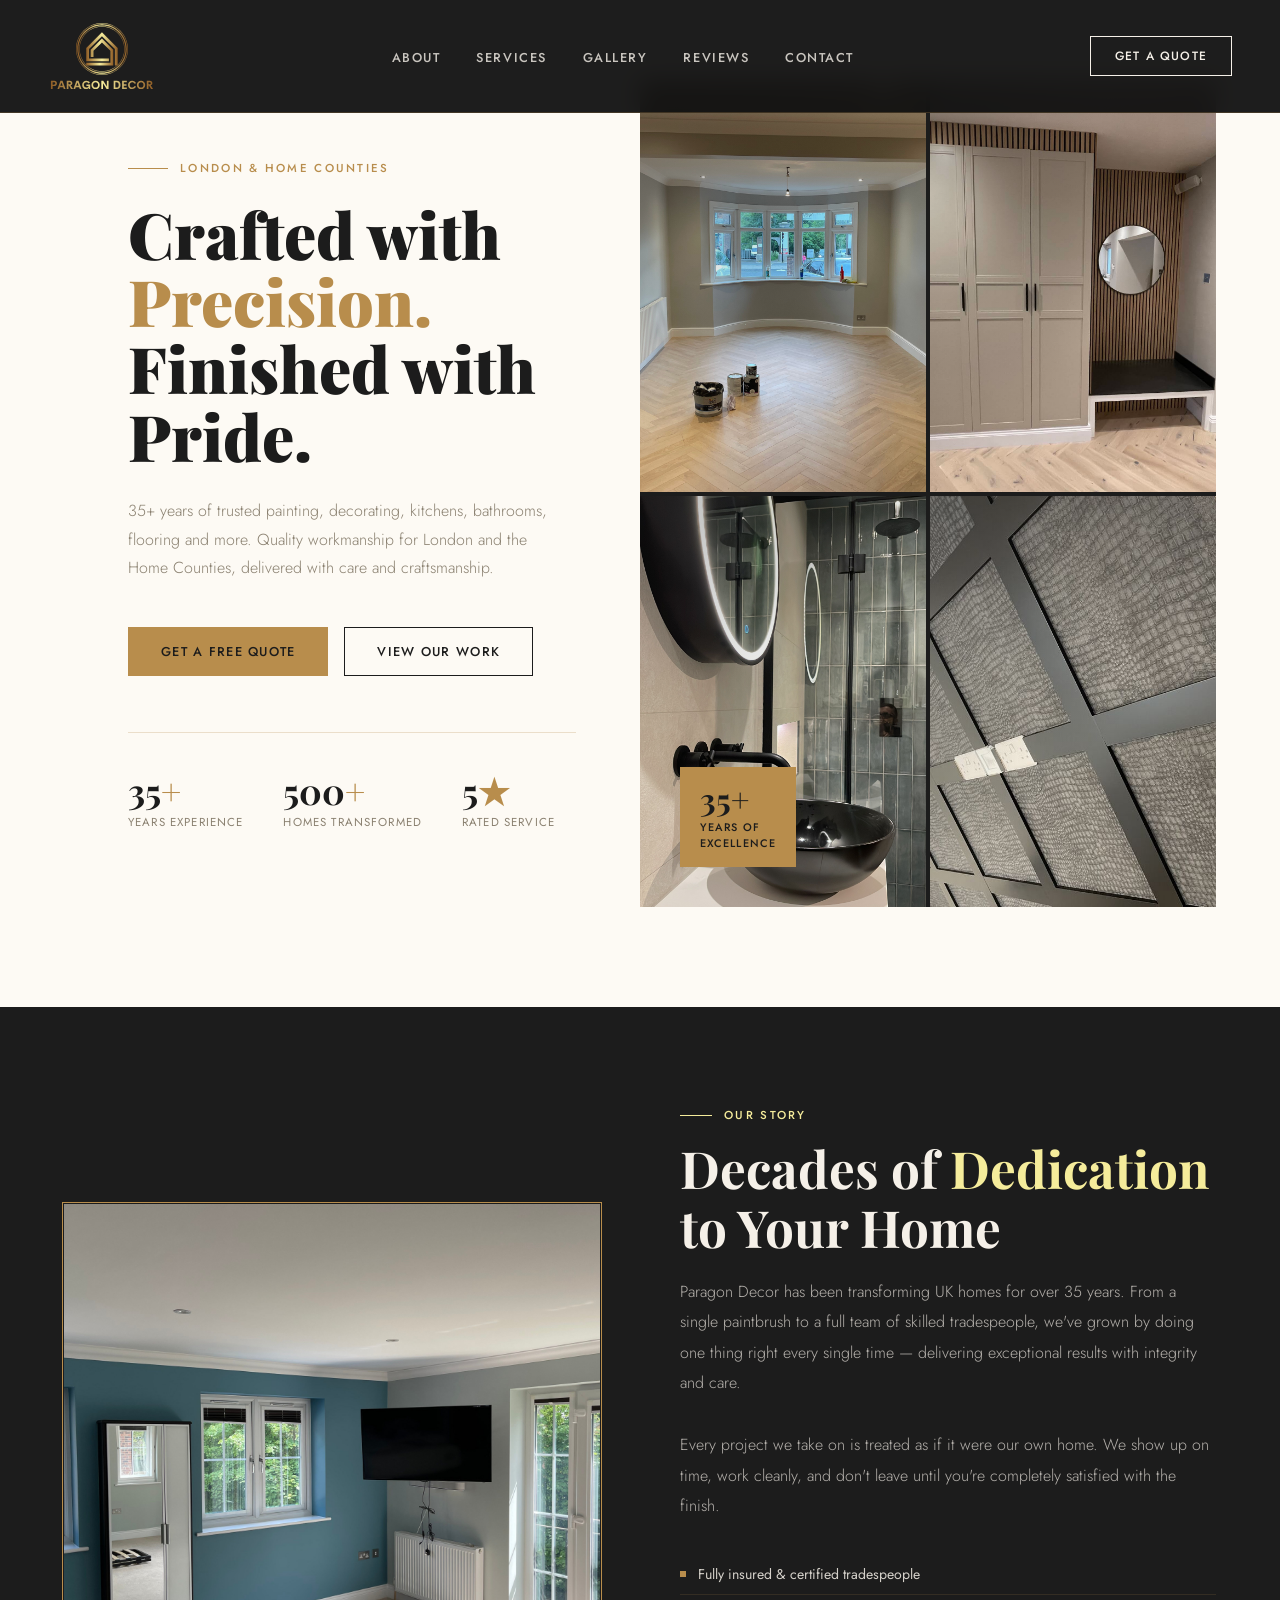
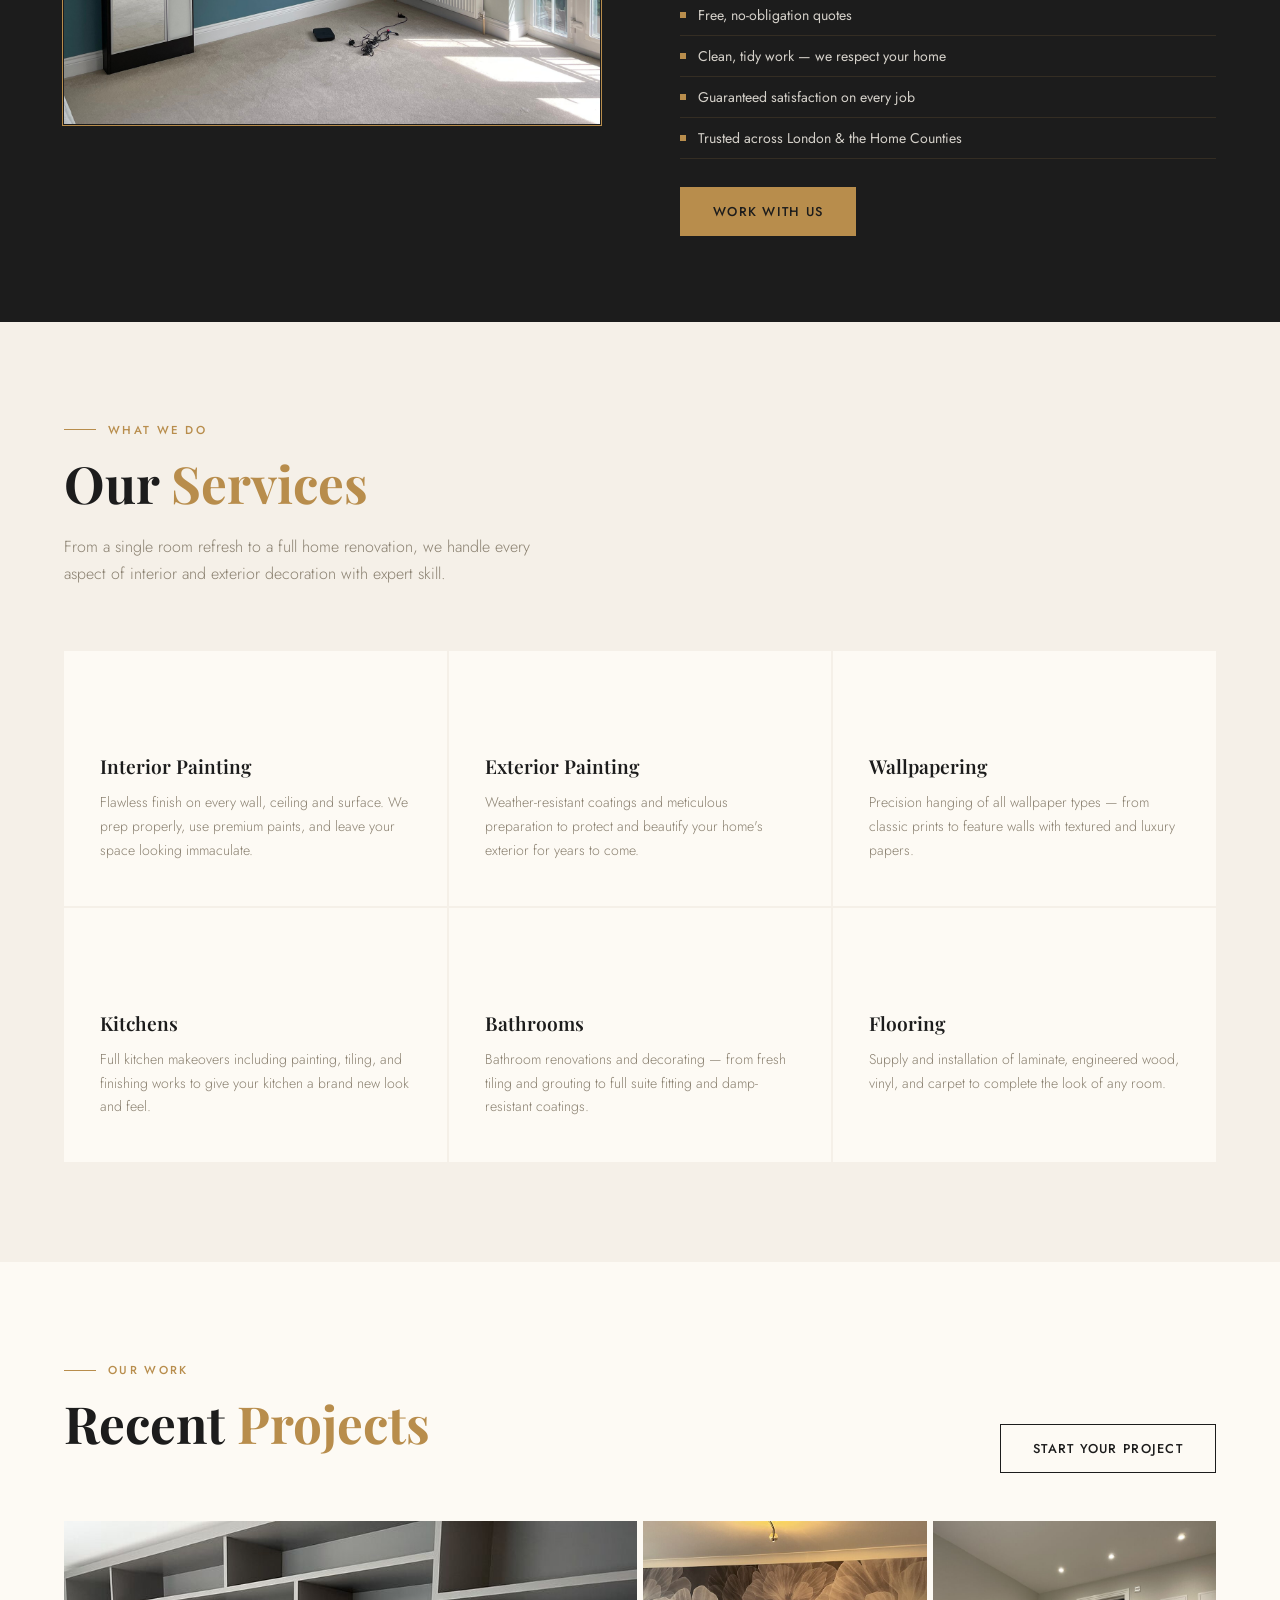
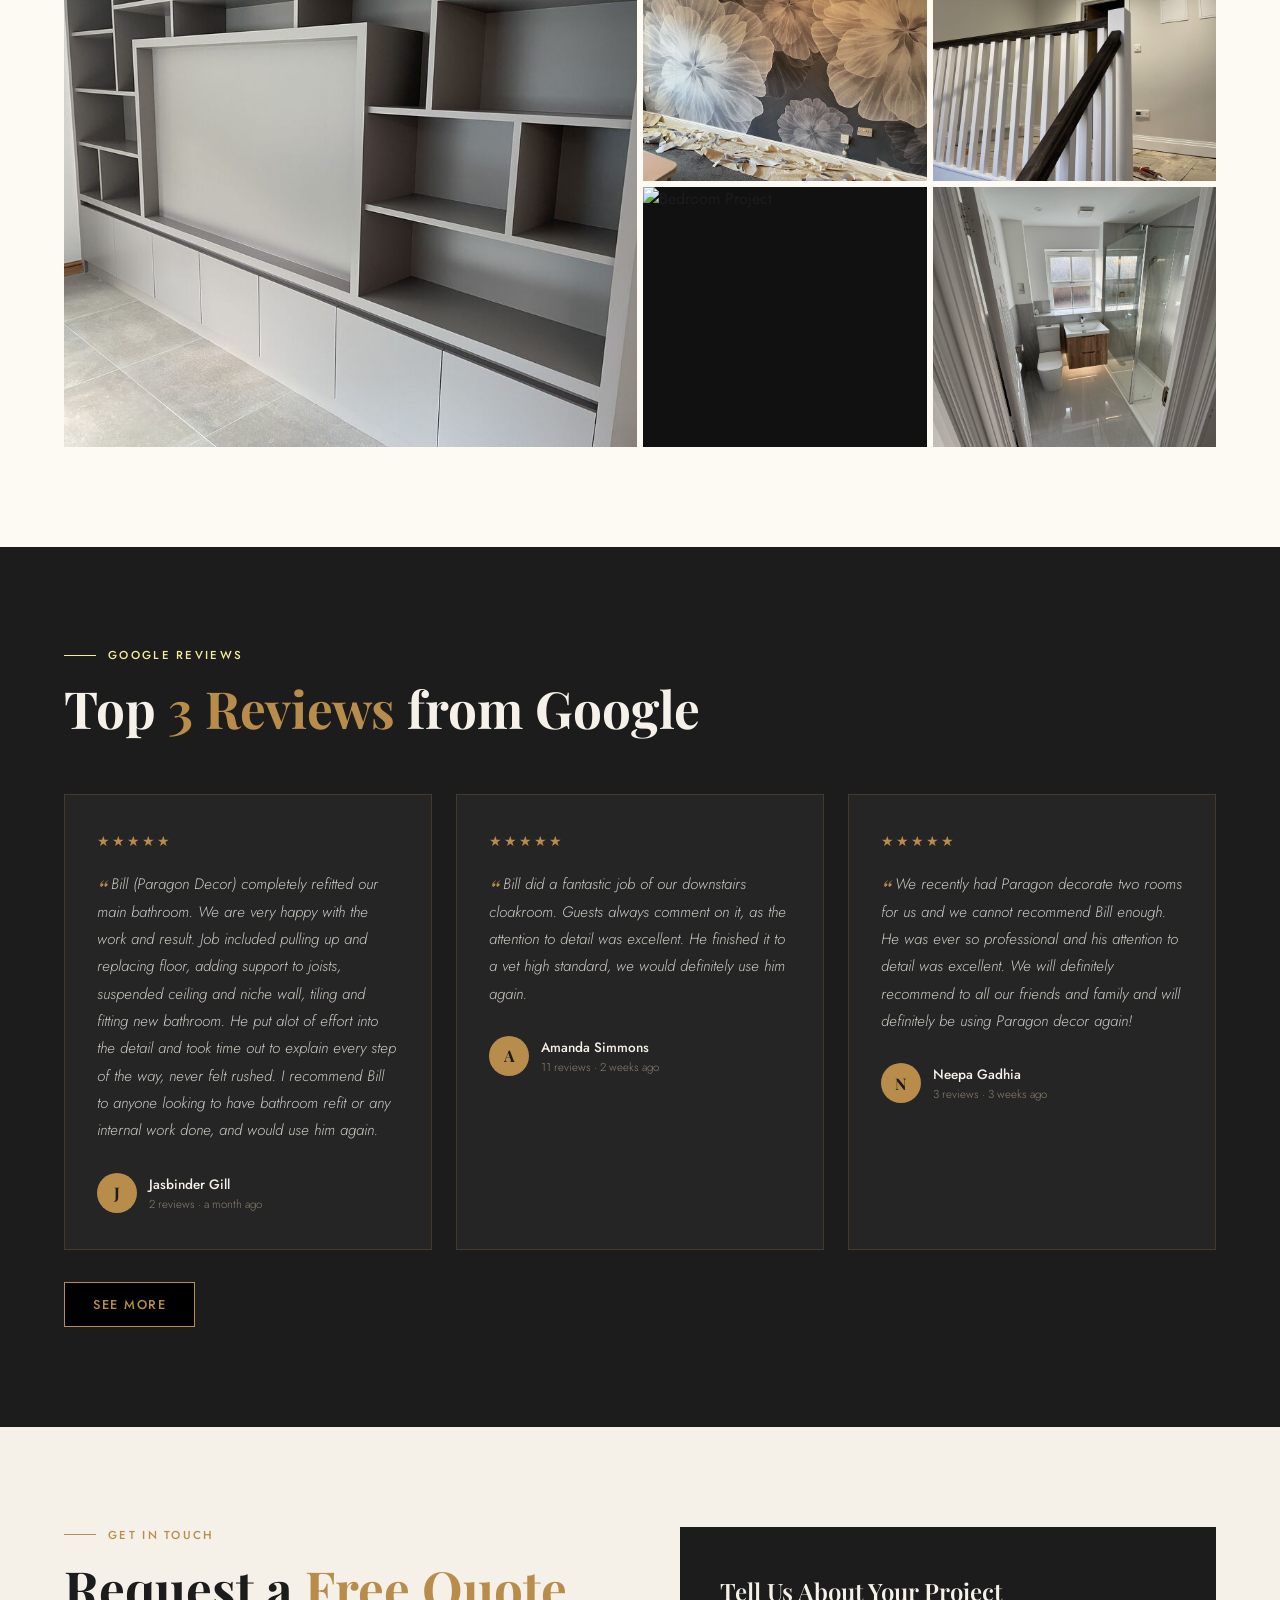
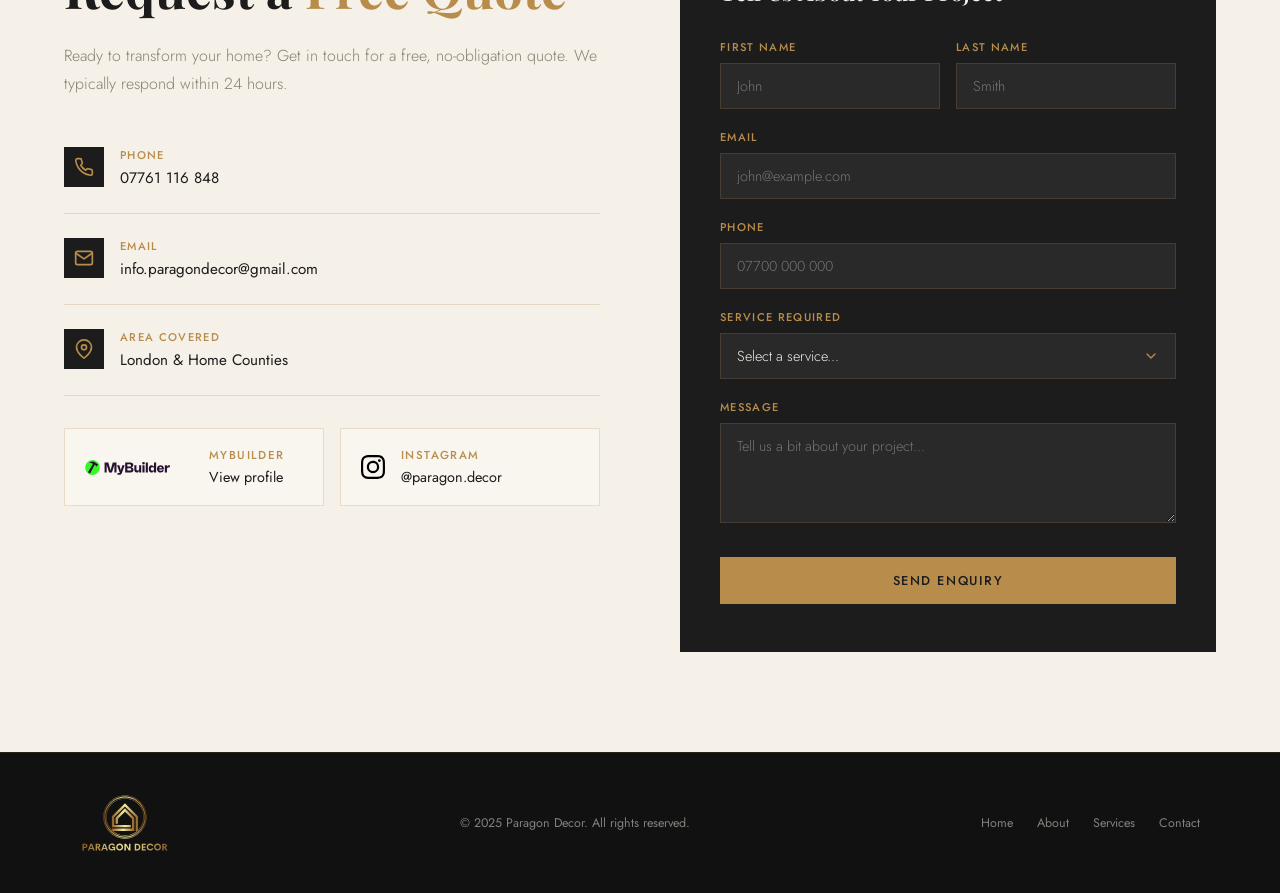
==== commit b5103945: "Added images" ====
--- a/paragon-decor.html
+++ b/paragon-decor.html
@@ -62,19 +62,19 @@
     <div class="hero-right">
       <div class="hero-img-grid">
         <div class="hero-img-cell">
-          <img src="https://images.unsplash.com/photo-1562259949-e8e7689d7828?w=600&q=80" alt="Painting">
+          <img src="assets/06d3c291-01cf-45cc-b5fa-052e4ab26745.jpg" alt="Freshly decorated living room">
           <div class="hero-overlay"></div>
         </div>
         <div class="hero-img-cell">
-          <img src="https://images.unsplash.com/photo-1586023492125-27b2c045efd7?w=600&q=80" alt="Interior">
+          <img src="assets/hallwaybenchcloset.jpg" alt="Bespoke hallway storage and panelling">
           <div class="hero-overlay"></div>
         </div>
         <div class="hero-img-cell">
-          <img src="https://images.unsplash.com/photo-1616486338812-3dadae4b4ace?w=600&q=80" alt="Kitchen">
+          <img src="assets/42519085-94c4-4061-9ef3-78011a3c3c32.jpg" alt="Contemporary bathroom renovation">
           <div class="hero-overlay"></div>
         </div>
         <div class="hero-img-cell">
-          <img src="https://images.unsplash.com/photo-1600585154340-be6161a56a0c?w=600&q=80" alt="Decor">
+          <img src="assets/36611300_56475c9e5a.jpg" alt="Feature-wall wallpaper installation">
           <div class="hero-overlay"></div>
         </div>
       </div>
@@ -88,7 +88,7 @@
   <!-- ABOUT -->
   <section id="about">
     <div class="about-img-wrap">
-      <img src="https://images.unsplash.com/photo-1581578731548-c64695cc6952?w=800&q=80" alt="Craftsman at work">
+      <img src="assets/f2f3e2e9-d8a9-4873-8e67-49bf5dce4603.jpg" alt="Completed staircase and flooring project">
       <div class="about-img-accent"></div>
     </div>
     <div class="about-content">
@@ -172,43 +172,28 @@
     </div>
     <div class="gallery-grid">
       <div class="gallery-item project-card" data-project="living-room">
-        <img class="gallery-cover" src="https://images.unsplash.com/photo-1618221195710-dd6b41faaea6?w=900&q=80"
+        <img class="gallery-cover" src="assets/36587372_c5825c60e7.jpg"
           alt="Living Room Project">
-        <div class="gallery-item-overlay">
-          <span class="gallery-label">Living Room</span>
-        </div>
       </div>
 
       <div class="gallery-item project-card" data-project="kitchen">
-        <img class="gallery-cover" src="https://images.unsplash.com/photo-1556909114-f6e7ad7d3136?w=900&q=80"
+        <img class="gallery-cover" src="assets/37000583_efa1c89d5a.jpg"
           alt="Kitchen Project">
-        <div class="gallery-item-overlay">
-          <span class="gallery-label">Kitchen</span>
-        </div>
       </div>
 
       <div class="gallery-item project-card" data-project="bathroom">
-        <img class="gallery-cover" src="https://images.unsplash.com/photo-1552321554-5fefe8c9ef14?w=900&q=80"
+        <img class="gallery-cover" src="assets/36611330_bc6d6220ec.jpg"
           alt="Bathroom Project">
-        <div class="gallery-item-overlay">
-          <span class="gallery-label">Bathroom</span>
-        </div>
       </div>
 
       <div class="gallery-item project-card" data-project="bedroom">
-        <img class="gallery-cover" src="https://images.unsplash.com/photo-1595526114035-0d45ed16cfbf?w=900&q=80"
+        <img class="gallery-cover" src="assets/stairslower.jpg"
           alt="Bedroom Project">
-        <div class="gallery-item-overlay">
-          <span class="gallery-label">Bedroom</span>
-        </div>
       </div>
 
       <div class="gallery-item project-card" data-project="hallway">
-        <img class="gallery-cover" src="https://images.unsplash.com/photo-1600607687939-ce8a6c25118c?w=900&q=80"
+        <img class="gallery-cover" src="assets/9a366330-66f2-4e23-b72b-e649f39c65db.jpg"
           alt="Hallway Project">
-        <div class="gallery-item-overlay">
-          <span class="gallery-label">Hallway</span>
-        </div>
       </div>
     </div>
   </section>
@@ -272,7 +257,7 @@
       <div class="section-eyebrow">Get In Touch</div>
       <h2>Request a <em>Free Quote</em></h2>
       <p class="contact-desc">Ready to transform your home? Get in touch for a free, no-obligation quote. We typically
-        respond within 24 hours.</p
+        respond within 24 hours.</p>
       <div class="contact-details">
         <a href="tel:07700000000" class="contact-item">
           <div class="contact-item-icon">
@@ -430,48 +415,48 @@
 
     const projectGalleryData = {
       'living-room': {
-        title: 'Living Room',
+        title: '',
         images: [
-          'https://images.unsplash.com/photo-1618221195710-dd6b41faaea6?w=1600&q=80',
-          'https://images.unsplash.com/photo-1513694203232-719a280e022f?w=1600&q=80',
-          'https://images.unsplash.com/photo-1505693416388-ac5ce068fe85?w=1600&q=80',
-          'https://images.unsplash.com/photo-1524758631624-e2822e304c36?w=1600&q=80'
+          'assets/f2f3e2e9-d8a9-4873-8e67-49bf5dce4603.jpg',
+          'assets/06d3c291-01cf-45cc-b5fa-052e4ab26745.jpg',
+          'assets/091b4867-fe75-4f07-9059-05628bb581ea.jpg',
+          'assets/36587372_c5825c60e7.jpg'
         ]
       },
       kitchen: {
-        title: 'Kitchen',
+        title: '',
         images: [
-          'https://images.unsplash.com/photo-1556909114-f6e7ad7d3136?w=1600&q=80',
-          'https://images.unsplash.com/photo-1505797149-43b0069ec26b?w=1600&q=80',
-          'https://images.unsplash.com/photo-1556911220-bff31c812dba?w=1600&q=80',
-          'https://images.unsplash.com/photo-1484154218962-a197022b5858?w=1600&q=80'
+          'assets/c02e769c-6287-442c-bef7-e35958fca4c8.jpg',
+          'assets/36587382_92894e6635.jpg',
+          'assets/36611310_780269ed26.jpg',
+          'assets/91312ef4-ebfa-464a-8145-178db813e049.jpg'
         ]
       },
       bathroom: {
-        title: 'Bathroom',
+        title: '',
         images: [
-          'https://images.unsplash.com/photo-1552321554-5fefe8c9ef14?w=1600&q=80',
-          'https://images.unsplash.com/photo-1584622781564-1d987f7333c1?w=1600&q=80',
-          'https://images.unsplash.com/photo-1505693416388-ac5ce068fe85?w=1600&q=80',
-          'https://images.unsplash.com/photo-1524758631624-e2822e304c36?w=1600&q=80'
+          'assets/42519085-94c4-4061-9ef3-78011a3c3c32.jpg',
+          'assets/04423a76-8193-4732-ae3d-fdc591ccd650.jpg',
+          'assets/2280223a-29af-4b03-9b60-11415f6f7f00.jpg',
+          'assets/913c2bd5-b2e9-4d55-89a3-070af1824a3e.jpg'
         ]
       },
       bedroom: {
-        title: 'Bedroom',
+        title: '',
         images: [
-          'https://images.unsplash.com/photo-1595526114035-0d45ed16cfbf?w=1600&q=80',
-          'https://images.unsplash.com/photo-1560185007-c5ca9d2c014d?w=1600&q=80',
-          'https://images.unsplash.com/photo-1505693416388-ac5ce068fe85?w=1600&q=80',
-          'https://images.unsplash.com/photo-1513694203232-719a280e022f?w=1600&q=80'
+          'assets/ebb86c85-2916-4d1e-bb19-bdbc4cb91ecf.jpg',
+          'assets/unnamed.webp',
+          'assets/91312ef4-ebfa-464a-8145-178db813e049.jpg',
+          'assets/empirestatewallpaper.jpg'
         ]
       },
       hallway: {
-        title: 'Hallway',
+        title: '',
         images: [
-          'https://images.unsplash.com/photo-1600607687939-ce8a6c25118c?w=1600&q=80',
-          'https://images.unsplash.com/photo-1583847268964-b28dc8f51f92?w=1600&q=80',
-          'https://images.unsplash.com/photo-1600585154340-be6161a56a0c?w=1600&q=80',
-          'https://images.unsplash.com/photo-1513694203232-719a280e022f?w=1600&q=80'
+          'assets/hallwaybenchcloset.jpg',
+          'assets/hallwaybench.jpg',
+          'assets/stairs.jpg',
+          'assets/stairslower.jpg'
         ]
       }
     };
@@ -665,4 +650,4 @@
   </script>
 </body>
 
-</html>+</html>
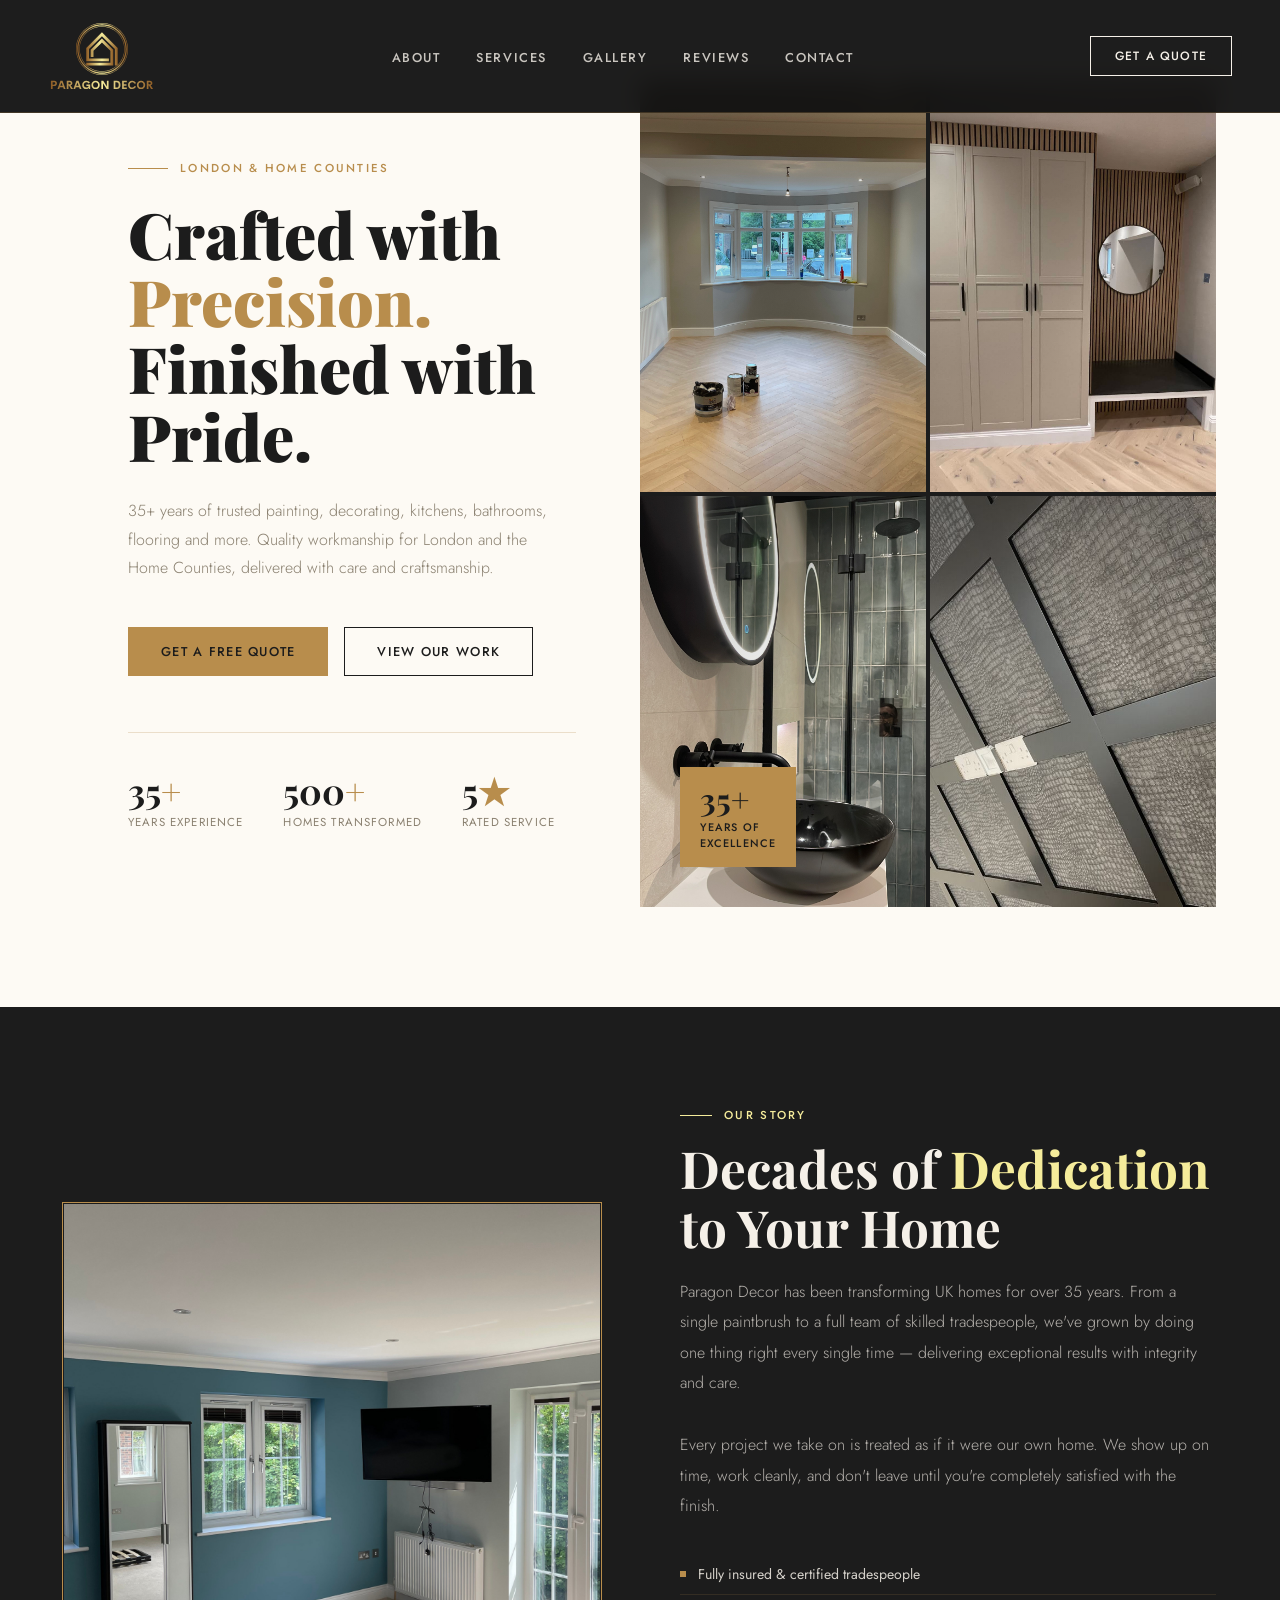
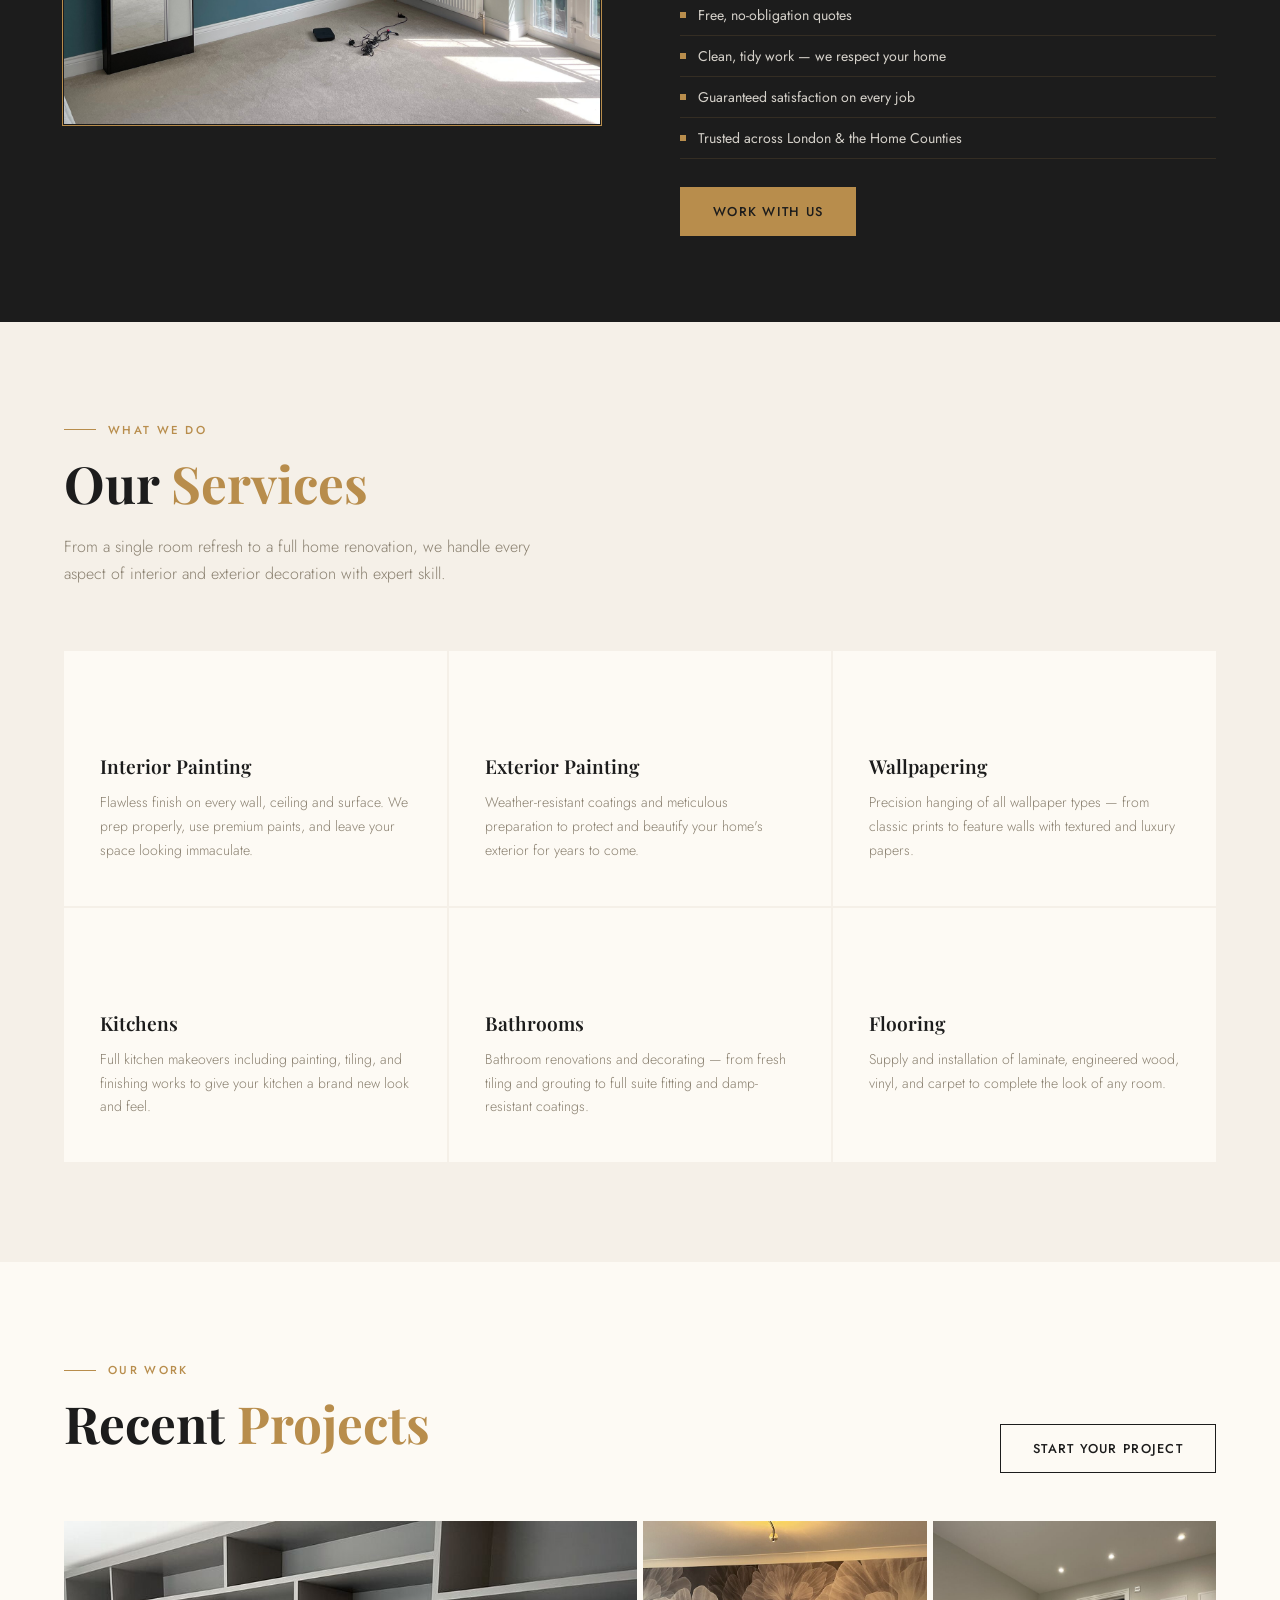
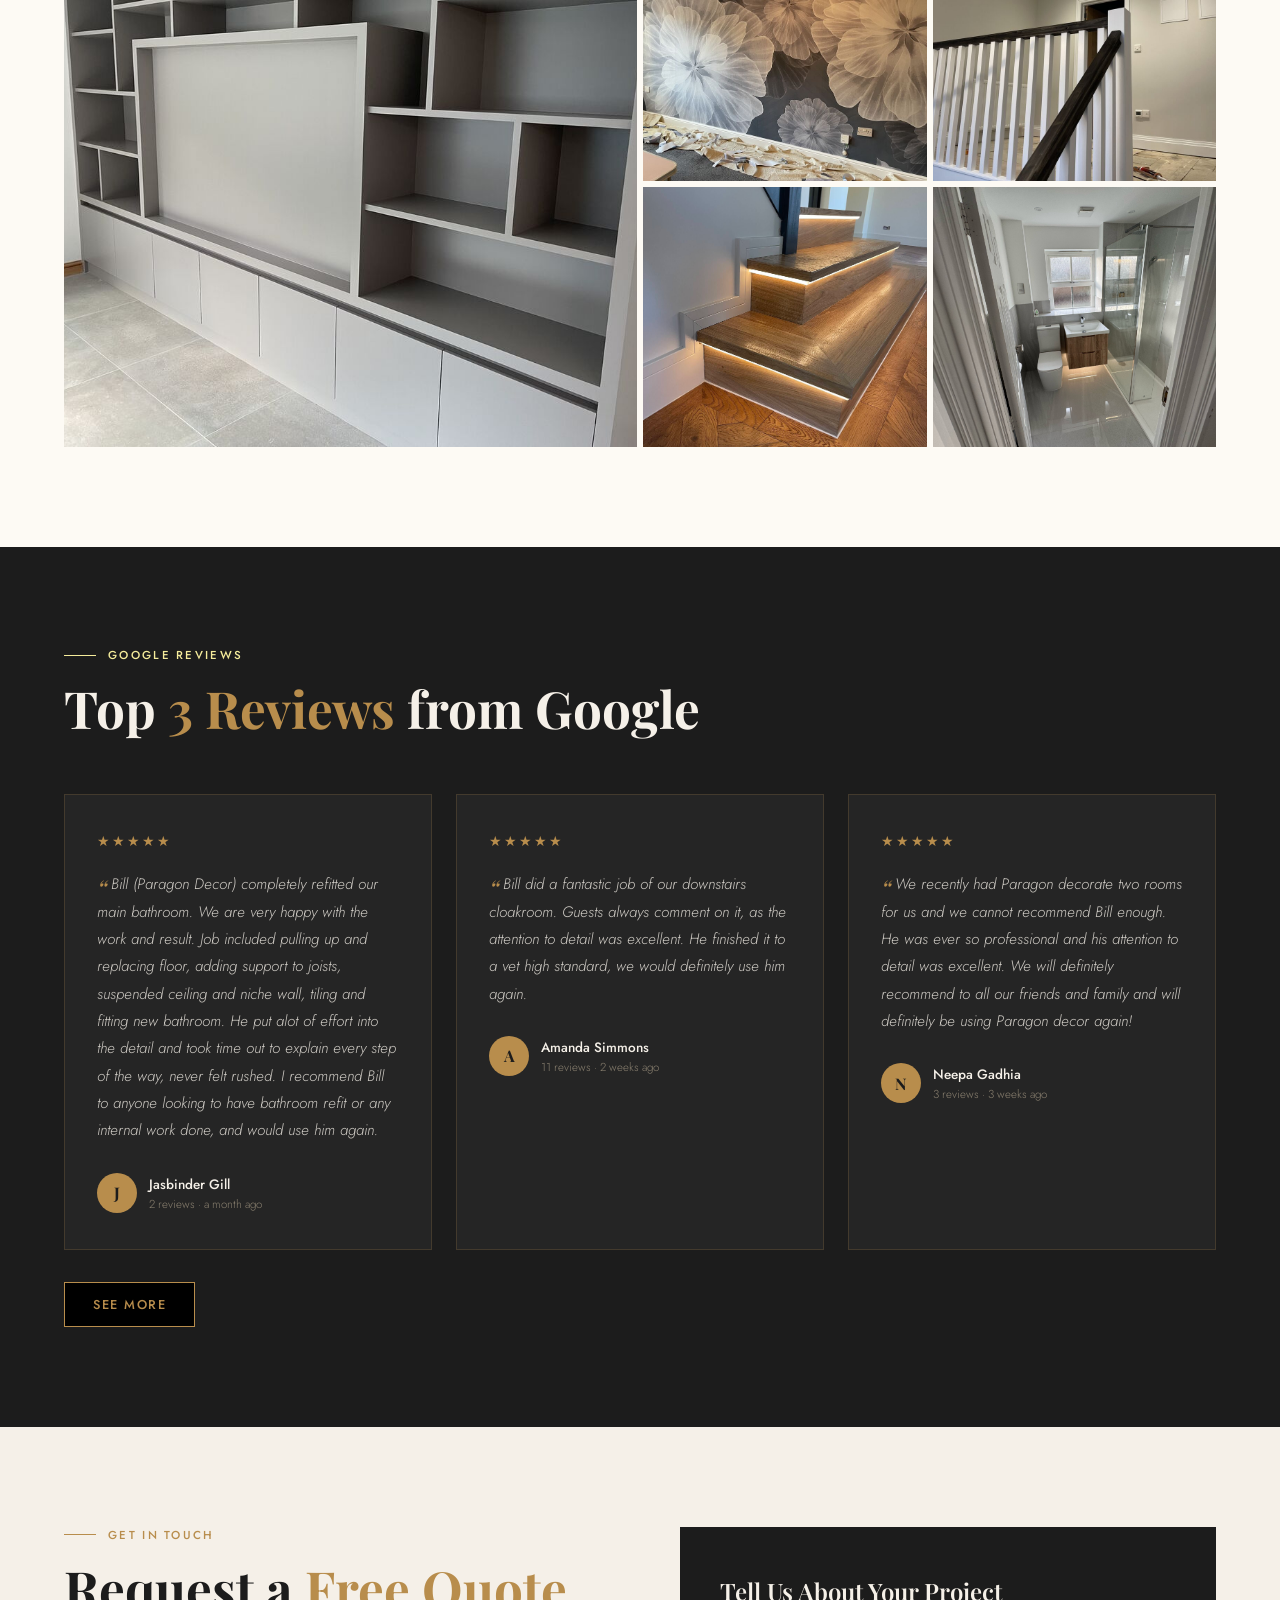
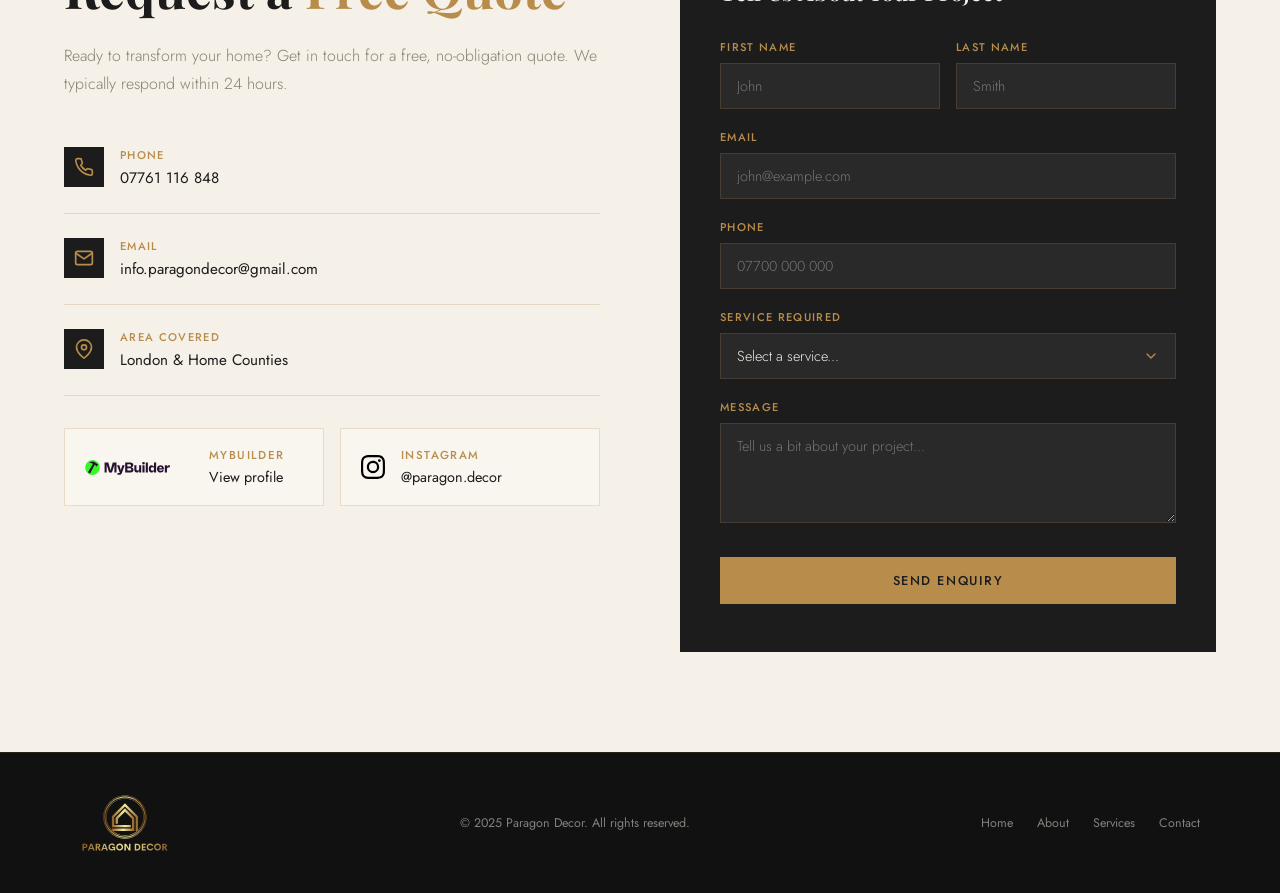
==== commit 03e9138d: "Adding comments" ====
--- a/paragon-decor.html
+++ b/paragon-decor.html
@@ -413,6 +413,7 @@
   <script>
     lucide.createIcons();
 
+    // Project gallery data structure
     const projectGalleryData = {
       'living-room': {
         title: '',
@@ -461,6 +462,7 @@
       }
     };
 
+    // Flatten the project gallery data into a single array for easier navigation
     const gallerySequence = Object.entries(projectGalleryData).flatMap(([projectKey, project]) =>
       project.images.map((imageUrl, imageIndex) => ({
         projectKey,
@@ -485,6 +487,7 @@
     let touchStartX = 0;
     let touchEndX = 0;
 
+    // Function to render the current project image and update the modal
     const renderProjectImage = () => {
       const activeItem = gallerySequence[activeGalleryIndex];
       if (!activeItem) return;
@@ -536,6 +539,7 @@
       activeGalleryIndex = 0;
     };
 
+    // Function to move to the next or previous image in the gallery
     const moveImage = (direction) => {
       if (!gallerySequence.length) return;
       activeGalleryIndex = (activeGalleryIndex + direction + gallerySequence.length) % gallerySequence.length;
@@ -556,6 +560,7 @@
       moveImage(1);
     });
 
+    // Function to scroll the thumbnail strip left or right
     const scrollThumbnails = (direction) => {
       modalThumbStrip.scrollBy({
         left: direction * Math.max(modalThumbStrip.clientWidth * 0.75, 220),
@@ -597,7 +602,7 @@
       if (e.key === 'ArrowRight') moveImage(1);
     });
 
-    // Form Submission Logic using Web3Forms AJAX
+    // Form Submission Logic using Web3Forms AJAX Email API
     const contactForm = document.getElementById('contactForm');
     const formResult = document.getElementById('form-result');
 
